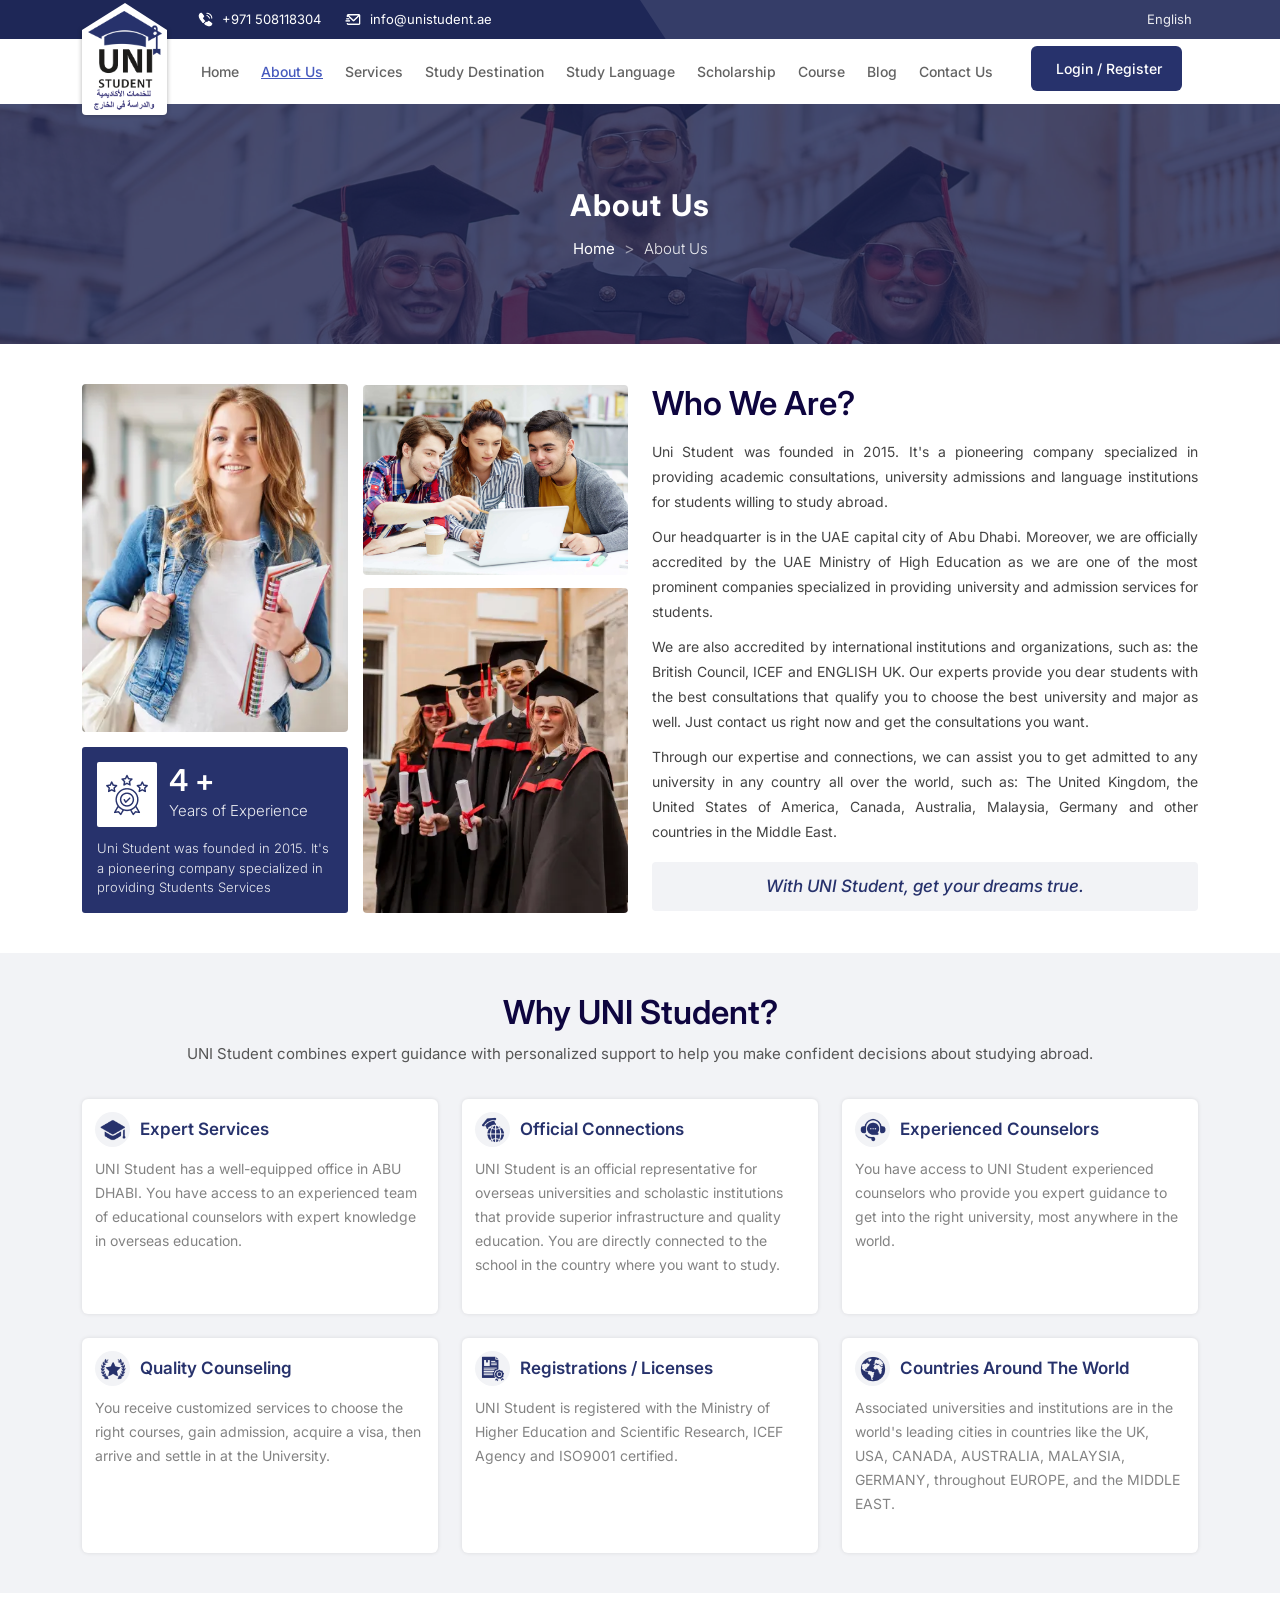
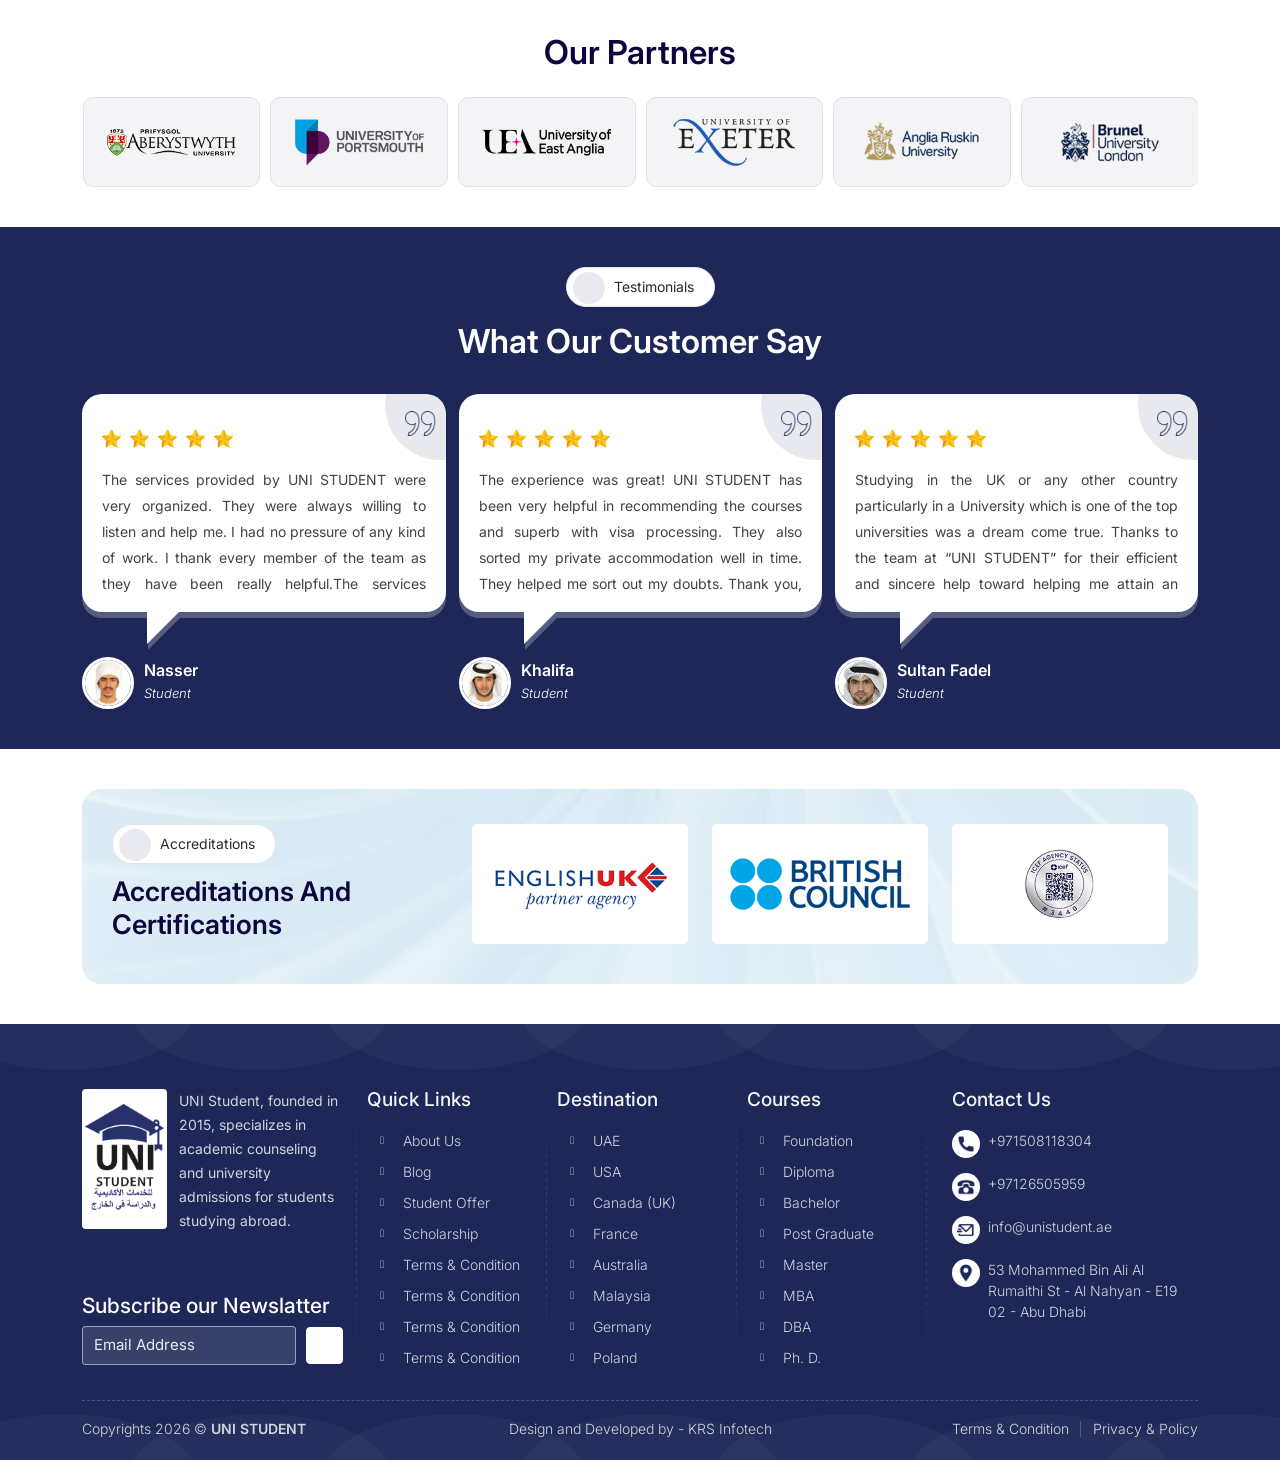
==== about.html @ 0025b0e8 "add project" ====
<!doctype html>
<html lang="en">

<head>
    <!-- Required meta tags -->
    <meta charset="utf-8">
    <meta name="viewport" content="width=device-width, initial-scale=1">
    <link rel="icon" type="image/png" href="assets/img/favicon-32.png" sizes="32x32">
    <link rel="icon" type="image/png" href="assets/img/favicon-16.png" sizes="16x16">
    <!-- font awesome -->
    <link rel="stylesheet" href="https://site-assets.fontawesome.com/releases/v6.7.2/css/all.css">
    <!-- style font family -->
    <link
        href="https://fonts.googleapis.com/css2?family=Inter:ital,opsz,wght@0,14..32,100..900;1,14..32,100..900&family=Poppins:ital,wght@0,100;0,200;0,300;0,400;0,500;0,600;0,700;0,800;0,900;1,100;1,200;1,300;1,400;1,500;1,600;1,700;1,800;1,900&display=swap"
        rel="stylesheet">
    <!-- start owl carousel -->

    <link href="assets/css/owl.carousel.min.css" rel="stylesheet" />
    <link href="assets/css/owl.theme.default.min.css" rel="stylesheet" />
    <!-- Bootstrap CSS -->

    <link href="assets/css/select2.min.css" rel="stylesheet" />
    <!-- <link rel="stylesheet" href="//cdnjs.cloudflare.com/ajax/libs/jquery.bootstrapvalidator/0.5.2/css/bootstrapValidator.min.css" /> -->
    <link href="assets/css/bootstrap.min.css" rel="stylesheet" />
    <link href="assets/intl-tel-input/intlTelInput.css" rel="stylesheet" />
    <link href="assets/css/style.css" rel="stylesheet" />
    <link href="assets/css/responsive.css" rel="stylesheet" />
    <title>Uni Student</title>
</head>

<body>
    <section class="top-info">
        <div class="container">
            <div class="row align-items-center">

                <div class="col-9">
                    <div class="tp-rgt-lnks">
                        <div class="info-list">
                            <ul>
                                <li>
                                    <a href="tel:+971 508118304">
                                        <div class="list">
                                            <div class="icn">
                                                <img src="assets/img/icons/call.png" alt="call" />
                                            </div>
                                            <div class="cntnt">
                                                <span>+971 508118304</span>
                                            </div>
                                        </div>
                                    </a>
                                </li>
                                <li>
                                    <a href="mailto:info@unistudent.ae">
                                        <div class="list">
                                            <div class="icn">
                                                <img src="assets/img/icons/mail.png" alt="mail" />
                                            </div>
                                            <div class="cntnt">
                                                <span>info@unistudent.ae</span>
                                            </div>
                                        </div>
                                    </a>
                                </li>
                            </ul>
                        </div>

                    </div>
                </div>
                <div class="col-3">
                    <div class="top_languge">
                        <p class="lang" onclick="translatePage()"><span class="mp"><i class="fa-regular fa-globe"></i></span> <span
                                class="txt">English</span> <span class="arw"><i
                                    class="fa-regular fa-chevron-down"></i></span></p>
                    </div>
                </div>
            </div>
        </div>
    </section>
    <!-- start header -->
    <header class="main-header">
        <div class="container">
            <div class="hdr">
                <div class="logo">
                    <a href="index.html">
                        <img src="assets/img/logo.png">
                    </a>
                </div>
                <div class="mdl_bgclr"></div>
                <div class="menu">
                    <div class="mbl-menu-bx d-block d-xl-none">
                        <div class="mbl-menu-hdr">
                            <div class="logo-mbl">
                                <a href="index.html">
                                    <img src="assets/img/logo-mbl.png">
                                </a>
                            </div>
                            <div class="cls-btn">
                                <button type="button"><i class="fa-regular fa-xmark"></i></button>
                            </div>
                        </div>
                    </div>
                    <div class="menuS">
                        <ul>
                            <li>
                                <a href="index.html" class="mn-anchr">Home</a>
                            </li>
                            <li>
                                <a href="about.html" class="mn-anchr">About Us</a>
                            </li>
                            <li>
                                <a href="services.html" class="mn-anchr">Services</a>
                                <span class="arw-icn"><i class="fa-solid fa-angle-down"></i></span>
                                <div class="submenu">
                                    <ul>
                                        <li>
                                            <a href="services-details.html">Counselling</a>
                                        </li>
                                        <li>
                                            <a href="services-details.html">Course, Country & University Selection</a>
                                        </li>
                                        <li>
                                            <a href="services-details.html">Application & Admission</a>
                                        </li>
                                        <li>
                                            <a href="services-details.html">Visa Processing</a>
                                        </li>
                                        <li>
                                            <a href="services-details.html">Find Students Accomodation</a>
                                        </li>
                                        <li>
                                            <a href="services-details.html">Airport Transporation</a>
                                        </li>
                                        <li>
                                            <a href="services-details.html">Certificate Attestation Service</a>
                                        </li>
                                        <li>
                                            <a href="services-details.html">Summer Camps</a>
                                        </li>
                                        <li>
                                            <a href="services-details.html">Additional Support</a>
                                        </li>
                                    </ul>
                                </div>
                            </li>
                            <li>
                                <a href="study-destination.html" class="mn-anchr">Study Destination</a>
                                <span class="arw-icn"><i class="fa-solid fa-angle-down"></i></span>
                                <div class="submenu">
                                    <ul>
                                        <li>
                                            <a href="study-destination-details-page.html"><span class="menu-flg"><img src="assets/img/flag/uk.png" /></span>Study In UK</a>
                                        </li>
                                        <li>
                                            <a href="study-destination-details-page.html"><span class="menu-flg"><img src="assets/img/flag/usa.png" /></span>Study In USA</a>
                                        </li>
                                        <li>
                                            <a href="study-destination-details-page.html"><span class="menu-flg"><img src="assets/img/flag/canada.png" /></span>Study In Canada</a>
                                        </li>
                                        <li>
                                            <a href="study-destination-details-page.html"><span class="menu-flg"><img src="assets/img/flag/Australia.png" /></span>Study In Australia</a>
                                        </li>
                                        <li>
                                            <a href="study-destination-details-page.html"><span class="menu-flg"><img src="assets/img/flag/malaysia.png" /></span>Study In Malaysia</a>
                                        </li>
                                        <li>
                                            <a href="study-destination-details-page.html"><span class="menu-flg"><img src="assets/img/flag/uae.png" /></span>Study In UAE</a>
                                        </li>
                                        <li>
                                            <a href="study-destination-details-page.html"><span class="menu-flg"><img src="assets/img/flag/france.png" /></span>Study In France</a>
                                        </li>
                                        <li>
                                            <a href="study-destination-details-page.html"><span class="menu-flg"><img src="assets/img/flag/germany.png" /></span>Study In Germany</a>
                                        </li>
                                        <li>
                                            <a href="study-destination-details-page.html"><span class="menu-flg"><img src="assets/img/flag/poland.png" /></span>Study In Poland</a>
                                        </li>
                                        <li>
                                            <a href="study-destination-details-page.html"><span class="menu-flg"><img src="assets/img/flag/hungary.png" /></span>Study In Hungary</a>
                                        </li>
                                        <li>
                                            <a href="study-destination-details-page.html"><span class="menu-flg"><img src="assets/img/flag/georgia.png" /></span>Study In Georgia</a>
                                        </li>
                                        <li>
                                            <a href="study-destination-details-page.html"><span class="menu-flg"><img src="assets/img/flag/spain.png" /></span>Study In Spain</a>
                                        </li>
                                        <li>
                                            <a href="study-destination-details-page.html"><span class="menu-flg"><img src="assets/img/flag/newzealand.png" /></span>Study In New Zealand</a>
                                        </li>
                                        <li>
                                            <a href="study-destination-details-page.html"><span class="menu-flg"><img src="assets/img/flag/netherlands.png" /></span>Study In Netherlands</a>
                                        </li>
                                        <li>
                                            <a href="study-destination-details-page.html"><span class="menu-flg"><img src="assets/img/flag/cyprus.png" /></span>Study In Cyprus</a>
                                        </li>
                                        <li>
                                            <a href="study-destination-details-page.html"><span class="menu-flg"><img src="assets/img/flag/italy.png" /></span>Study In Italy</a>
                                        </li>
                                        <li>
                                            <a href="study-destination-details-page.html"><span class="menu-flg"><img src="assets/img/flag/turkey.png" /></span>Study In Turkey</a>
                                        </li>
                                        <li>
                                            <a href="study-destination-details-page.html"><span class="menu-flg"><img src="assets/img/flag/malta.png" /></span>Study In Malta</a>
                                        </li>
                                        <li>
                                            <a href="study-destination-details-page.html"><span class="menu-flg"><img src="assets/img/flag/serbia.png" /></span>Study In Serbia</a>
                                        </li>
                                        <li>
                                            <a href="study-destination-details-page.html"><span class="menu-flg"><img src="assets/img/flag/russia.png" /></span>Study In Russia</a>
                                        </li>
                                        
                                    </ul>
                                </div>
                            </li>
                            <li>
                                <a href="study-language.html" class="mn-anchr">Study Language</a>
                                <span class="arw-icn"><i class="fa-solid fa-angle-down"></i></span>
                                <div class="submenu">
                                    <ul>
                                        <li>
                                            <a href="study-language-inner-page.html"><span class="menu-flg"><img src="assets/img/flag/uk.png" /></span>Study English in UK</a>
                                        </li>
                                        <li>
                                            <a href="study-language-inner-page.html"><span class="menu-flg"><img src="assets/img/flag/usa.png" /></span>Study English in USA</a>
                                        </li>
                                        <li>
                                            <a href="study-language-inner-page.html"><span class="menu-flg"><img src="assets/img/flag/canada.png" /></span>Study English in Canada</a>
                                        </li>
                                        <li>
                                            <a href="study-language-inner-page.html"><span class="menu-flg"><img src="assets/img/flag/Australia.png" /></span>Study English in Australia</a>
                                        </li>
                                        <li>
                                            <a href="study-language-inner-page.html"><span class="menu-flg"><img src="assets/img/flag/poland.png" /></span>Study English in Poland</a>
                                        </li>
                                        <li>
                                            <a href="study-language-inner-page.html"><span class="menu-flg"><img src="assets/img/flag/uae.png" /></span>Study English in UAE</a>
                                        </li>
                                        <li>
                                            <a href="study-language-inner-page.html"><span class="menu-flg"><img src="assets/img/flag/newzealand.png" /></span>Study English in New Zealand</a>
                                        </li>
                                        <li>
                                            <a href="study-language-inner-page.html"><span class="menu-flg"><img src="assets/img/flag/turkey.png" /></span>Study English in Turkey</a>
                                        </li>
                                        <li>
                                            <a href="study-language-inner-page.html"><span class="menu-flg"><img src="assets/img/flag/malta.png" /></span>Study English in Malta</a>
                                        </li>
                                        <li>
                                            <a href="study-language-inner-page.html"><span class="menu-flg"><img src="assets/img/flag/malaysia.png" /></span>Study English in Malaysia</a>
                                        </li>
                                        <li>
                                            <a href="study-language-inner-page.html"><span class="menu-flg"><img src="assets/img/flag/ireland.png" /></span>Study English in Irland</a>
                                        </li>
                                        <li>
                                            <a href="study-language-inner-page.html"><span class="menu-flg"><img src="assets/img/flag/scotland.png" /></span>Study English in Scotland</a>
                                        </li>
                                        <li>
                                            <a href="study-language-inner-page.html"><span class="menu-flg"><img src="assets/img/flag/georgia.png" /></span>Study English in Georgia</a>
                                        </li>
                                        <li>
                                            <a href="study-language-inner-page.html"><span class="menu-flg"><img src="assets/img/flag/serbia.png" /></span>Study English in Serbia</a>
                                        </li>
                                        <li>
                                            <a href="study-language-inner-page.html"><span class="menu-flg"><img src="assets/img/flag/germany.png" /></span>Study English in Germany</a>
                                        </li>
                                        <li>
                                            <a href="study-language-inner-page.html"><span class="menu-flg"><img src="assets/img/flag/italy.png" /></span>Study English in Italy</a>
                                        </li>
                                        <li>
                                            <a href="study-language-inner-page.html"><span class="menu-flg"><img src="assets/img/flag/japan.png" /></span>Study English in Japan</a>
                                        </li>
                                        <li>
                                            <a href="study-language-inner-page.html"><span class="menu-flg"><img src="assets/img/flag/china.png" /></span>Study English in China</a>
                                        </li>
                                        <li>
                                            <a href="study-language-inner-page.html"><span class="menu-flg"><img src="assets/img/flag/france.png" /></span>Study English in France</a>
                                        </li>
                                        <li>
                                            <a href="study-language-inner-page.html"><span class="menu-flg"><img src="assets/img/flag/south-korea.png" /></span>Study English in South Korea</a>
                                        </li>
                                        <li>
                                            <a href="study-language-inner-page.html"><span class="menu-flg"><img src="assets/img/flag/netherlands.png" /></span>Study English in Netherland</a>
                                        </li>
                                        <li>
                                            <a href="study-language-inner-page.html"><span class="menu-flg"><img src="assets/img/flag/spain.png" /></span>Study English in Spain</a>
                                        </li>
                                    </ul>
                                </div>
                            </li>
                            <li>
                                <a href="javascript:void(0);" class="mn-anchr">Scholarship</a>
                                <span class="arw-icn"><i class="fa-solid fa-angle-down"></i></span>
                                <div class="submenu">
                                    <ul>
                                        <li>
                                            <a href="scholarship-details.html"><span class="menu-flg"><img src="assets/img/flag/uae.png" /></span>UAE Scholarship</a>
                                        </li>
                                        <li>
                                            <a href="scholarship-details.html"><span class="menu-flg"><img src="assets/img/flag/saudi-arabia.png" /></span>Saudi Arabia Scholarship</a>
                                        </li>
                                        <li>
                                            <a href="scholarship-details.html"><span class="menu-flg"><img src="assets/img/flag/kuwait.png" /></span>Kuwait Scholarship</a>
                                        </li>
                                        <li>
                                            <a href="scholarship-details.html"><span class="menu-flg"><img src="assets/img/flag/qatar.png" /></span>Qatar Scholarship</a>
                                        </li>
                                        <li>
                                            <a href="scholarship-details.html"><span class="menu-flg"><img src="assets/img/flag/oman.png" /></span>Oman Scholarship</a>
                                        </li>
                                        <li>
                                            <a href="scholarship-details.html"><span class="menu-flg"><img src="assets/img/flag/bahrain.png" /></span>Bahrain Scholarship</a>
                                        </li>
                                        
                                    </ul>
                                </div>
                            </li>

                            <li>
                                <a href="courses.html" class="mn-anchr">Course</a>
                                <span class="arw-icn"><i class="fa-solid fa-angle-down"></i></span>
                                <div class="submenu">
                                    <ul>
                                        <li>
                                            <a href="courses-details.html">Foundation</a>
                                        </li>
                                        <li>
                                            <a href="courses-details.html">Diploma</a>
                                        </li>
                                        <li>
                                            <a href="courses-details.html">Bachelor</a>
                                        </li>
                                        <li>
                                            <a href="courses-details.html">Postgraduate</a>
                                        </li>
                                        <li>
                                            <a href="courses-details.html">Master</a>
                                        </li>
                                        <li>
                                            <a href="courses-details.html">MBA</a>
                                        </li>
                                        <li>
                                            <a href="courses-details.html">DBA</a>
                                        </li>
                                        <li>
                                            <a href="courses-details.html">Ph.D</a>
                                        </li>
                                    </ul>
                                </div>
                            </li>
                            <li>
                                <a href="blog.html" class="mn-anchr">Blog</a>
                            </li>
                            <li>
                                <a href="contact-us.html" class="mn-anchr">Contact Us</a>
                            </li>
                        </ul>
                    </div>
                </div>
                <div class="hedr-btns">
                    <a href="#" class="primary-btn"><span><i class="fa-regular fa-user"></i></span> <span
                            class="btn-grd">Login / Register </span>
                    </a>
                    <button class="mn_btn"><i class="fa-regular fa-bars"></i></button>
                </div>
            </div>
        </div>
    </header>
    <!-- end header -->
<!-- start brdcrmb -->
<section class="pg-brdcrmb">
    <div class="pg-brdcrmb-img">
        <img src="assets/img/brdcrmb/about.webp" alt="about-brdcmb">
    </div>
    <div class="brdcrmb-lnks">
        <div class="container">
            <div class="row">
                <div class="col-md-12">
                    <h4 class="secondary-font">About Us</h4>
                    <ul class="brdcm-lst">
                        <li>
                            <a href="index.html">Home</a>
                        </li>
                        <li>
                            <a href="#" class="secondry-color">About Us</a>
                        </li>
                    </ul>
                </div>
            </div>
        </div>
    </div>
</section>
<!-- end brdcrmb -->
<!-- start about us -->
<section class="section-padding">
    <div class="container">
        <div class="row">
            <div class="col-md-6">
                <div class="abt-img abt-page">
                    <div class="box1">
                        <div class="img-box1">
                            <img src="assets/img/about/about-01.webp" />
                        </div>
                        <div class="abt-ex">
                            <div class="ex-bx">
                                <div class="ex-icn">
                                    <img src="assets/img/icons/experince.png" />
                                </div>
                                <div class="abt-ex-cunt" id="counter2">
                                    <h2 class="abtcont"><span class="count2" data-count="10">0</span> +
                                    </h2>
                                    <p>Years of Experience</p>
                                </div>
                            </div>
                            <p class="txt">Uni Student was founded in 2015. It's a pioneering company specialized in
                                providing Students Services</p>
                        </div>
                    </div>
                    <div class="box2">
                        <div class="img-box3">
                            <img src="assets/img/service.webp" />
                        </div>
                        <div class="img-box2">
                            <img src="assets/img/about/about-02.webp" />
                        </div>
                    </div>
                </div>
            </div>
            <div class="col-md-6 mt-4 mt-md-0">
                <div class="about-content">
                    <h4 class="hdg-h4">Who We Are?</h4>
                    <p class="para-01">Uni Student was founded in 2015. It's a pioneering company specialized in
                        providing academic consultations, university admissions and language institutions for students
                        willing to study abroad.</p>
                    <p class="para-01">
                        Our headquarter is in the UAE capital city of Abu Dhabi. Moreover, we are officially accredited
                        by the UAE Ministry of High Education as we are one of the most prominent companies specialized
                        in providing university and admission services for students.</p>
                    <p class="para-01">
                        We are also accredited by international institutions and organizations, such as: the British
                        Council, ICEF and ENGLISH UK. Our experts provide you dear students with the best consultations
                        that qualify you to choose the best university and major as well. Just contact us right now and
                        get the consultations you want.</p>
                    <p class="para-01">
                        Through our expertise and connections, we can assist you to get admitted to any university in
                        any country all over the world, such as: The United Kingdom, the United States of America,
                        Canada, Australia, Malaysia, Germany and other countries in the Middle East.</p>

                    <div class="abt-highlight-text">
                        <p>With UNI Student, get your dreams true.</p>
                    </div>
                </div>
            </div>
        </div>
    </div>
</section>
<!-- end about us -->
<!-- start why uni student -->
<section class="section-padding section-lightbg">
    <div class="container">
        <div class="row">
            <div class="col-xl-12 col-xxl-3 mb-4 pb-2 mb-xxl-0 pb-xxl-0">
                <div class="why-lft-text text-center text-xxl-start">
                    <h2 class="section-heading">Why UNI Student?</h2>
                    <p>UNI Student combines expert guidance with personalized support to help you make confident
                        decisions
                        about studying abroad.</p>
                </div>
            </div>
            <div class="col-xl-4 col-xxl-3">
                <div class="why-uni-card">
                    <div class="card-top">
                        <div class="card-icon">
                            <img src="assets/img/icons/why-01.png" />
                        </div>
                        <div class="card-hdg">
                            <h5 class="hdg-h5">Expert Services</h5>
                        </div>
                    </div>
                    <div class="card-txt">
                        <p class="text">UNI Student has a well-equipped office in ABU DHABI. You have access to an
                            experienced team of educational counselors with expert knowledge in overseas education.</p>
                    </div>
                </div>
            </div>
            <div class="col-xl-4 col-xxl-3">
                <div class="why-uni-card">
                    <div class="card-top">
                        <div class="card-icon">
                            <img src="assets/img/icons/why-02.png" />
                        </div>
                        <div class="card-hdg">
                            <h5 class="hdg-h5">Official Connections</h5>
                        </div>
                    </div>
                    <div class="card-txt">
                        <p class="text">UNI Student is an official representative for overseas universities and
                            scholastic institutions that provide superior infrastructure and quality education. You are
                            directly connected to the school in the country where you want to study.</p>
                    </div>
                </div>
            </div>
            <div class="col-xl-4 col-xxl-3">
                <div class="why-uni-card">
                    <div class="card-top">
                        <div class="card-icon">
                            <img src="assets/img/icons/why-03.png" />
                        </div>
                        <div class="card-hdg">
                            <h5 class="hdg-h5">Experienced Counselors</h5>
                        </div>
                    </div>
                    <div class="card-txt">
                        <p class="text">You have access to UNI Student experienced counselors who provide you expert
                            guidance to get into the right university, most anywhere in the world.</p>
                    </div>
                </div>
            </div>
            <div class="col-xl-4 col-xxl-3 d-none d-xxl-block mt-4">
                <div class="uni-img">
                    <img src="assets/img/about/uni-02.jpg" />
                </div>
            </div>
            <div class="col-xl-4 col-xxl-3 mt-4">
                <div class="why-uni-card">
                    <div class="card-top">
                        <div class="card-icon">
                            <img src="assets/img/icons/why-04.png" />
                        </div>
                        <div class="card-hdg">
                            <h5 class="hdg-h5">Quality Counseling</h5>
                        </div>
                    </div>
                    <div class="card-txt">
                        <p class="text">You receive customized services to choose the right courses, gain admission,
                            acquire a visa, then arrive and settle in at the University.</p>
                    </div>
                </div>
            </div>
            <div class="col-xl-4 col-xxl-3 mt-4">
                <div class="why-uni-card">
                    <div class="card-top">
                        <div class="card-icon">
                            <img src="assets/img/icons/why-05.png" />
                        </div>
                        <div class="card-hdg">
                            <h5 class="hdg-h5">Registrations / Licenses</h5>
                        </div>
                    </div>
                    <div class="card-txt">
                        <p class="text">UNI Student is registered with the Ministry of Higher Education and Scientific
                            Research, ICEF Agency and ISO9001 certified.</p>
                    </div>
                </div>
            </div>
            <div class="col-xl-4 col-xxl-3 mt-4">
                <div class="why-uni-card">
                    <div class="card-top">
                        <div class="card-icon">
                            <img src="assets/img/icons/why-06.png" />
                        </div>
                        <div class="card-hdg">
                            <h5 class="hdg-h5">Countries Around The World</h5>
                        </div>
                    </div>
                    <div class="card-txt">
                        <p class="text">Associated universities and institutions are in the world's leading cities in
                            countries like the UK, USA, CANADA, AUSTRALIA, MALAYSIA, GERMANY, throughout EUROPE, and the
                            MIDDLE EAST.</p>
                    </div>
                </div>
            </div>

        </div>
    </div>

</section>
<!-- end why uni student -->
<!-- start partner -->
<section class="section-padding">
    <div class="container">
        <div class="row">
            <div class="col-md-12">
                <div class="section-top-heading text-center">
                    <h2 class="section-heading">Our Partners</h2>
                </div>
            </div>
        </div>
        <div class="row mt-3">
            <div class="col-md-12">
                <div class="partner owl-carousel owl-theme">
                    <div class="item">
                        <div class="partner-log"><img src="assets/img/partners/01.png" alt=""></div>
                    </div>
                    <div class="item">
                        <div class="partner-log"><img src="assets/img/partners/02.png" alt=""></div>
                    </div>
                    <div class="item">
                        <div class="partner-log"><img src="assets/img/partners/03.png" alt=""></div>
                    </div>
                    <div class="item">
                        <div class="partner-log"><img src="assets/img/partners/04.png" alt=""></div>
                    </div>
                    <div class="item">
                        <div class="partner-log"><img src="assets/img/partners/05.png" alt=""></div>
                    </div>
                    <div class="item">
                        <div class="partner-log"><img src="assets/img/partners/06.png" alt=""></div>
                    </div>
                    <div class="item">
                        <div class="partner-log"><img src="assets/img/partners/07.png" alt=""></div>
                    </div>
                    <div class="item">
                        <div class="partner-log"><img src="assets/img/partners/08.png" alt=""></div>
                    </div>
                    <div class="item">
                        <div class="partner-log"><img src="assets/img/partners/09.png" alt=""></div>
                    </div>
                    <div class="item">
                        <div class="partner-log"><img src="assets/img/partners/10.png" alt=""></div>
                    </div>
                    <div class="item">
                        <div class="partner-log"><img src="assets/img/partners/11.png" alt=""></div>
                    </div>
                    <div class="item">
                        <div class="partner-log"><img src="assets/img/partners/12.png" alt=""></div>
                    </div>
                </div>
            </div>
        </div>
    </div>
</section>
<!-- end partner -->

<!-- start testimonials -->
<section class="section-padding theme-bg testimonial-main">
    <div class="container">
        <div class="row justify-content-center">
            <div class="col-md-8 text-center">
                <div class="section-subtitle">
                    <h6 class="subtitle"><span class="icon"><i class="fa-solid fa-graduation-cap"></i></span> <span
                            class="txt">Testimonials</span></h6>
                </div>
                <h2 class="section-heading text-white">What Our Customer Say</h2>
            </div>
        </div>
        <div class="row mt-4">
            <div class="col-md-12">
                <div class="testimonials-slider owl-carousel owl-theme">
                    <div class="item">
                        <div class="testimonials-box">
                            <div class="msg">
                                <div class="quote-icon">
                                    <img src="assets/img/icons/quote.png">
                                </div>
                                <ul class="str">
                                    <li>
                                        <img src="assets/img/icons/star.png">
                                    </li>
                                    <li>
                                        <img src="assets/img/icons/star.png">
                                    </li>
                                    <li>
                                        <img src="assets/img/icons/star.png">
                                    </li>
                                    <li>
                                        <img src="assets/img/icons/star.png">
                                    </li>
                                    <li>
                                        <img src="assets/img/icons/star.png">
                                    </li>
                                </ul>

                                <p class="para">Studying in the UK or any other country particularly in a University
                                    which is one of
                                    the top universities was a dream come true. Thanks to the team at “UNI STUDENT” for
                                    their efficient and sincere help toward helping me attain an admission in UK</p>
                            </div>
                            <div class="avtar">
                                <div class="icn">
                                    <img src="assets/img/stu-01.png">
                                </div>
                                <div class="cntnt">
                                    <h6>Sultan Fadel</h6>
                                    <span>Student</span>
                                </div>
                            </div>
                        </div>
                    </div>
                    <div class="item">
                        <div class="testimonials-box">
                            <div class="msg">
                                <div class="quote-icon">
                                    <img src="assets/img/icons/quote.png">
                                </div>
                                <ul class="str">
                                    <li>
                                        <img src="assets/img/icons/star.png">
                                    </li>
                                    <li>
                                        <img src="assets/img/icons/star.png">
                                    </li>
                                    <li>
                                        <img src="assets/img/icons/star.png">
                                    </li>
                                    <li>
                                        <img src="assets/img/icons/star.png">
                                    </li>
                                    <li>
                                        <img src="assets/img/icons/star.png">
                                    </li>
                                </ul>

                                <p class="para">The services provided by UNI STUDENT were very organized. They were
                                    always willing to listen and help me. I had no pressure of any kind of work. I thank
                                    every member of the team as they have been really helpful.The services provided by
                                    UNI STUDENT were very organized. They were always willing to listen and help me. I
                                    had no pressure of any kind of work. I thank every member of the team as they have
                                    been really helpful.</p>
                            </div>
                            <div class="avtar">
                                <div class="icn">
                                    <img src="assets/img/stu-02.png">
                                </div>
                                <div class="cntnt">
                                    <h6>Nasser</h6>
                                    <span>Student</span>
                                </div>
                            </div>
                        </div>
                    </div>
                    <div class="item">
                        <div class="testimonials-box">
                            <div class="msg">
                                <div class="quote-icon">
                                    <img src="assets/img/icons/quote.png">
                                </div>
                                <ul class="str">
                                    <li>
                                        <img src="assets/img/icons/star.png">
                                    </li>
                                    <li>
                                        <img src="assets/img/icons/star.png">
                                    </li>
                                    <li>
                                        <img src="assets/img/icons/star.png">
                                    </li>
                                    <li>
                                        <img src="assets/img/icons/star.png">
                                    </li>
                                    <li>
                                        <img src="assets/img/icons/star.png">
                                    </li>
                                </ul>

                                <p class="para">The experience was great! UNI STUDENT has been very helpful in
                                    recommending the courses and superb with visa processing. They also sorted my
                                    private accommodation well in time. They helped me sort out my doubts. Thank you,
                                    UNI STUDENT, for all your help!!!</p>
                            </div>
                            <div class="avtar">
                                <div class="icn">
                                    <img src="assets/img/stu-03.png">
                                </div>
                                <div class="cntnt">
                                    <h6>Khalifa</h6>
                                    <span>Student</span>
                                </div>
                            </div>
                        </div>
                    </div>
                    <div class="item">
                        <div class="testimonials-box">
                            <div class="msg">
                                <div class="quote-icon">
                                    <img src="assets/img/icons/quote.png">
                                </div>
                                <ul class="str">
                                    <li>
                                        <img src="assets/img/icons/star.png">
                                    </li>
                                    <li>
                                        <img src="assets/img/icons/star.png">
                                    </li>
                                    <li>
                                        <img src="assets/img/icons/star.png">
                                    </li>
                                    <li>
                                        <img src="assets/img/icons/star.png">
                                    </li>
                                    <li>
                                        <img src="assets/img/icons/star.png">
                                    </li>
                                </ul>

                                <p class="para">Studying in the UK or any other country particularly in a University
                                    which is one of
                                    the top universities was a dream come true. Thanks to the team at “UNI STUDENT” for
                                    their efficient and sincere help toward helping me attain an admission in UK</p>
                            </div>
                            <div class="avtar">
                                <div class="icn">
                                    <img src="assets/img/stu-01.png">
                                </div>
                                <div class="cntnt">
                                    <h6>Sultan Fadel</h6>
                                    <span>Student</span>
                                </div>
                            </div>
                        </div>
                    </div>
                    <div class="item">
                        <div class="testimonials-box">
                            <div class="msg">
                                <div class="quote-icon">
                                    <img src="assets/img/icons/quote.png">
                                </div>
                                <ul class="str">
                                    <li>
                                        <img src="assets/img/icons/star.png">
                                    </li>
                                    <li>
                                        <img src="assets/img/icons/star.png">
                                    </li>
                                    <li>
                                        <img src="assets/img/icons/star.png">
                                    </li>
                                    <li>
                                        <img src="assets/img/icons/star.png">
                                    </li>
                                    <li>
                                        <img src="assets/img/icons/star.png">
                                    </li>
                                </ul>

                                <p class="para">Studying in the UK or any other country particularly in a University
                                    which is one of
                                    the top universities was a dream come true. Thanks to the team at “UNI STUDENT” for
                                    their efficient and sincere help toward helping me attain an admission in UK</p>
                            </div>
                            <div class="avtar">
                                <div class="icn">
                                    <img src="assets/img/stu-01.png">
                                </div>
                                <div class="cntnt">
                                    <h6>Sultan Fadel</h6>
                                    <span>Student</span>
                                </div>
                            </div>
                        </div>
                    </div>
                </div>
            </div>
        </div>
    </div>
</section>
<!-- end testimonials -->
<!-- start Accreditations -->
<section class="section-padding">
    <div class="container">
        <div class="accrediation">
            <div class="row">
                <div class="col-lg-4">
                    <div class="section-subtitle">
                        <h6 class="subtitle"><span class="icon"><i class="fa-solid fa-graduation-cap"></i></span> <span
                                class="txt">Accreditations</span></h6>
                    </div>
                    <h2 class="section-heading">Accreditations And Certifications</h2>
                </div>
                <div class="col-lg-8 mt-4 mt-lg-0">
                    <div class="row">
                        <div class="col-md-4">
                            <div class="acr-img"><img src="assets/img/accreditations-01.png" alt=""></div>
                        </div>
                        <div class="col-md-4 mt-3 mt-md-0">
                            <div class="acr-img"><img src="assets/img/accreditations-02.png" alt=""></div>
                        </div>
                        <div class="col-md-4 mt-3 mt-md-0">
                            <div class="acr-img"><img src="assets/img/accreditations-03.png" alt=""></div>
                        </div>
                    </div>
                </div>
            </div>
        </div>
    </div>
</section>
<!-- end Accreditations -->

<!-- start footer -->
<footer class="footer">
    <div class="ftr-crcle"><span class="crcl"></span><span class="crcl"></span><span class="crcl"></span><span
            class="crcl"></span><span class="crcl"></span><span class="crcl"></span><span class="crcl"></span><span
            class="crcl"></span><span class="crcl"></span><span class="crcl"></span><span class="crcl"></span><span
            class="crcl"></span><span class="crcl"></span><span class="crcl"></span><span class="crcl"></span><span
            class="crcl"></span><span class="crcl"></span><span class="crcl"></span><span class="crcl"></span><span
            class="crcl"></span><span class="crcl"></span>
        <span class="crcl"></span><span class="crcl"></span><span class="crcl"></span><span class="crcl"></span><span
            class="crcl"></span><span class="crcl"></span><span class="crcl"></span><span class="crcl"></span><span
            class="crcl"></span><span class="crcl"></span>
    </div>
    <div class="container">
        <div class="row">
            <div class="col-sm-8 col-md-6 col-lg-3">
                <div class="footer-logo">
                    <div class="logo-2">
                        <a href="#">
                            <img src="assets/img/logo.png">
                        </a>
                    </div>
                    <div class="text">
                        <p>UNI Student, founded in 2015, specializes in academic counseling and university admissions
                            for students studying abroad.</p>
                    </div>
                </div>
                <div class="footer-subscribe">
                    <h6 class="hdg-h6">Subscribe our Newslatter</h6>
                    <div class="subscribe-input">
                        <input type="email" class="cntrl" placeholder="Email Address" />
                        <button class="subscribe_btn"><i class="fa-solid fa-paper-plane"></i></button>
                    </div>
                </div>
            </div>
            <div class="col-sm-4 col-md-3 col-lg-2 mt-4 mt-sm-0">
                <div class="footer_list">
                    <h5 class="hdg-h5">Quick Links</h5>
                    <ul>
                        <li>
                            <a href="#">About Us</a>
                        </li>
                        <li>
                            <a href="#">Blog</a>
                        </li>
                        <li>
                            <a href="#">Student Offer</a>
                        </li>
                        <li>
                            <a href="#">Scholarship</a>
                        </li>
                        <li>
                            <a href="#">Terms & Condition </a>
                        </li>
                        <li>
                            <a href="#">Terms & Condition </a>
                        </li>
                        <li>
                            <a href="#">Terms & Condition </a>
                        </li>
                        <li>
                            <a href="#">Terms & Condition </a>
                        </li>
                    </ul>
                </div>
            </div>
            <div class="col-sm-3 col-md-3 col-lg-2  mt-4 mt-md-0">
                <div class="footer_list">
                    <h5 class="hdg-h5">Destination</h5>
                    <ul>
                        <li>
                            <a href="#">UAE</a>
                        </li>
                        <li>
                            <a href="#">USA</a>
                        </li>
                        <li>
                            <a href="#">Canada (UK)</a>
                        </li>
                        <li>
                            <a href="#">France</a>
                        </li>
                        <li>
                            <a href="#">Australia</a>
                        </li>
                        <li>
                            <a href="#">Malaysia</a>
                        </li>
                        <li>
                            <a href="#">Germany</a>
                        </li>
                        <li>
                            <a href="#">Poland</a>
                        </li>
                    </ul>
                </div>
            </div>
            <div class="col-sm-3 col-md-3 col-lg-2 mt-4 mt-lg-0">
                <div class="footer_list">
                    <h5 class="hdg-h5">Courses</h5>
                    <ul>
                        <li>
                            <a href="#">Foundation</a>
                        </li>
                        <li>
                            <a href="#">Diploma</a>
                        </li>
                        <li>
                            <a href="#">Bachelor</a>
                        </li>
                        <li>
                            <a href="#">Post Graduate</a>
                        </li>
                        <li>
                            <a href="#">Master</a>
                        </li>
                        <li>
                            <a href="#">MBA</a>
                        </li>
                        <li>
                            <a href="#">DBA</a>
                        </li>
                        <li>
                            <a href="#">Ph. D.</a>
                        </li>
                    </ul>
                </div>
            </div>
            <div class="col-sm-6 col-md-6 col-lg-3 mt-4 mt-lg-0">
                <div class="footer-cntnt">
                    <h5 class="hdg-h5">Contact Us</h5>
                    <ul class="ftr-lst-cntnt">
                        <li>
                            <a href="tel:+971508118304">
                                <div class="ftr-cntnt">
                                    <div class="icn">
                                        <img src="assets/img/icons/footer-01.png" alt="call">
                                    </div>
                                    <div class="cntnt">
                                        +971508118304
                                    </div>
                                </div>
                            </a>
                        </li>
                        <li>
                            <a href="tel:+97126505959">
                                <div class="ftr-cntnt">
                                    <div class="icn">
                                        <img src="assets/img/icons/footer-02.png" alt="mail">
                                    </div>
                                    <div class="cntnt eml">
                                        +97126505959
                                    </div>
                                </div>
                            </a>
                        </li>
                        <li>
                            <a href="mailto:info@unistudent.ae">
                                <div class="ftr-cntnt">
                                    <div class="icn">
                                        <img src="assets/img/icons/footer-03.png" alt="location">
                                    </div>
                                    <div class="cntnt">
                                        info@unistudent.ae
                                    </div>
                                </div>
                            </a>
                        </li>
                        <li>
                            <a href="javascript:void(0);">
                                <div class="ftr-cntnt">
                                    <div class="icn">
                                        <img src="assets/img/icons/footer-04.png" alt="location">
                                    </div>
                                    <div class="cntnt">
                                        53 Mohammed Bin Ali Al Rumaithi St - Al Nahyan - E19 02 - Abu Dhabi
                                    </div>
                                </div>
                            </a>
                        </li>
                    </ul>
                </div>
                <div class="ftr-scl-icn">
                    <ul>
                        <li>
                            <a href="#"><i class="fa-brands fa-facebook-f"></i></a>
                        </li>
                        <li>
                            <a href="#"><i class="fa-brands fa-instagram"></i></a>
                        </li>
                        <li>
                            <a href="#"><i class="fa-brands fa-x-twitter"></i></a>
                        </li>
                        <li>
                            <a href="#"><i class="fa-brands fa-linkedin-in"></i></a>
                        </li>
                        <li>
                            <a href="#"><i class="fa-brands fa-youtube"></i></a>
                        </li>
                        <li>
                            <a href="#"><i class="fa-brands fa-tiktok"></i></a>
                        </li>
                    </ul>
                </div>
            </div>
        </div>
        <!-- start last footer -->
        <div class="last-footer">
            <div class="row">
                <div class="col-md-4">
                    <p class="cpy-rgt">Copyrights 2026 © <span> UNI STUDENT</span></p>
                </div>
                <div class="col-md-4">
                    <p class="dsn-by">Design and Developed by - KRS Infotech</p>
                </div>
                <div class="col-md-4">
                    <div class="ftr-lst-link">
                        <ul>
                            <li><a href="#">Terms & Condition</a></li>
                            <li><a href="#">Privacy & Policy</a></li>
                        </ul>
                    </div>
                </div>
            </div>
        </div>
        <!-- end last footer -->
    </div>
    <div class="ftr-crcle btm"><span class="crcl"></span><span class="crcl"></span><span class="crcl"></span><span
            class="crcl"></span><span class="crcl"></span><span class="crcl"></span><span class="crcl"></span><span
            class="crcl"></span><span class="crcl"></span><span class="crcl"></span><span class="crcl"></span><span
            class="crcl"></span><span class="crcl"></span><span class="crcl"></span><span class="crcl"></span><span
            class="crcl"></span><span class="crcl"></span><span class="crcl"></span><span class="crcl"></span><span
            class="crcl"></span><span class="crcl"></span>
        <span class="crcl"></span><span class="crcl"></span><span class="crcl"></span><span class="crcl"></span><span
            class="crcl"></span><span class="crcl"></span><span class="crcl"></span><span class="crcl"></span><span
            class="crcl"></span><span class="crcl"></span>
    </div>
</footer>
<!-- end footer -->


<script src="assets/js/jquery-3.7.1.js"></script>


<!-- <script type="text/javascript" src="//cdnjs.cloudflare.com/ajax/libs/jquery.bootstrapvalidator/0.5.2/js/bootstrapValidator.min.js"></script> -->
<script src="assets/js/owl.carousel.min.js"></script>
<script src="assets/intl-tel-input/intlTelInput.min.js"></script>
<script src="assets/js/select2.min.js"></script>
<script src="assets/js/bootstrap.bundle.min.js"></script>
<script src="assets/js/main.js"></script>
<script>
$(window).on('load', function() {
    $('.select2').select2();
    $('.select2').removeClass('d-none');
});
</script>
</body>

</html>
---- assets/intl-tel-input/intlTelInput.css ----
.iti {
  position: relative;
  display: inline-block; }
  .iti * {
    box-sizing: border-box;
    -moz-box-sizing: border-box; }
  .iti__hide {
    display: none; }
  .iti__v-hide {
    visibility: hidden; }
  .iti input, .iti input[type=text], .iti input[type=tel] {
    position: relative;
    z-index: 0;
    margin-top: 0 !important;
    margin-bottom: 0 !important;
    padding-right: 36px;
    margin-right: 0; }
  .iti__flag-container {
    position: absolute;
    top: 0;
    bottom: 0;
    right: 0;
    padding: 1px; }
  .iti__selected-flag {
    z-index: 1;
    position: relative;
    display: flex;
    align-items: center;
    height: 100%;
    padding: 0 6px 0 8px; }
  .iti__arrow {
    margin-left: 6px;
    width: 0;
    height: 0;
    border-left: 3px solid transparent;
    border-right: 3px solid transparent;
    border-top: 4px solid #555; }
    .iti__arrow--up {
      border-top: none;
      border-bottom: 4px solid #555; }
  .iti__country-list {
    position: absolute;
    z-index: 2;
    list-style: none;
    text-align: left;
    padding: 0;
    margin: 0 0 0 -1px;
    box-shadow: 1px 1px 4px rgba(0, 0, 0, 0.2);
    background-color: white;
    border: 1px solid #CCC;
    white-space: nowrap;
    max-height: 200px;
    overflow-y: scroll;
    -webkit-overflow-scrolling: touch; }
    .iti__country-list--dropup {
      bottom: 100%;
      margin-bottom: -1px; }
    @media (max-width: 500px) {
      .iti__country-list {
        white-space: normal; } }
  .iti__flag-box {
    display: inline-block;
    width: 20px; }
  .iti__divider {
    padding-bottom: 5px;
    margin-bottom: 5px;
    border-bottom: 1px solid #CCC; }
  .iti__country {
    padding: 5px 10px;
    outline: none; }
  .iti__dial-code {
    color: #999; }
  .iti__country.iti__highlight {
    background-color: rgba(0, 0, 0, 0.05); }
  .iti__flag-box, .iti__country-name, .iti__dial-code {
    vertical-align: middle; }
  .iti__flag-box, .iti__country-name {
    margin-right: 6px; }
  .iti--allow-dropdown input, .iti--allow-dropdown input[type=text], .iti--allow-dropdown input[type=tel], .iti--separate-dial-code input, .iti--separate-dial-code input[type=text], .iti--separate-dial-code input[type=tel] {
    padding-right: 6px;
    padding-left: 52px;
    margin-left: 0; }
  .iti--allow-dropdown .iti__flag-container, .iti--separate-dial-code .iti__flag-container {
    right: auto;
    left: 0; }
  .iti--allow-dropdown .iti__flag-container:hover {
    cursor: pointer; }
    .iti--allow-dropdown .iti__flag-container:hover .iti__selected-flag {
      background-color: rgba(0, 0, 0, 0.05); }
  .iti--allow-dropdown input[disabled] + .iti__flag-container:hover,
  .iti--allow-dropdown input[readonly] + .iti__flag-container:hover {
    cursor: default; }
    .iti--allow-dropdown input[disabled] + .iti__flag-container:hover .iti__selected-flag,
    .iti--allow-dropdown input[readonly] + .iti__flag-container:hover .iti__selected-flag {
      background-color: transparent; }
  .iti--separate-dial-code .iti__selected-flag {
    background-color: rgba(0, 0, 0, 0.05); }
  .iti--separate-dial-code .iti__selected-dial-code {
    margin-left: 6px; }
  .iti--container {
    position: absolute;
    top: -1000px;
    left: -1000px;
    z-index: 1060;
    padding: 1px; }
    .iti--container:hover {
      cursor: pointer; }

.iti-mobile .iti--container {
  top: 30px;
  bottom: 30px;
  left: 30px;
  right: 30px;
  position: fixed; }

.iti-mobile .iti__country-list {
  max-height: 100%;
  width: 100%; }

.iti-mobile .iti__country {
  padding: 10px 10px;
  line-height: 1.5em; }

.iti__flag {
  width: 20px; }
  .iti__flag.iti__be {
    width: 18px; }
  .iti__flag.iti__ch {
    width: 15px; }
  .iti__flag.iti__mc {
    width: 19px; }
  .iti__flag.iti__ne {
    width: 18px; }
  .iti__flag.iti__np {
    width: 13px; }
  .iti__flag.iti__va {
    width: 15px; }
  @media (-webkit-min-device-pixel-ratio: 2), (min-resolution: 192dpi) {
    .iti__flag {
      background-size: 5652px 15px; } }
  .iti__flag.iti__ac {
    height: 10px;
    background-position: 0px 0px; }
  .iti__flag.iti__ad {
    height: 14px;
    background-position: -22px 0px; }
  .iti__flag.iti__ae {
    height: 10px;
    background-position: -44px 0px; }
  .iti__flag.iti__af {
    height: 14px;
    background-position: -66px 0px; }
  .iti__flag.iti__ag {
    height: 14px;
    background-position: -88px 0px; }
  .iti__flag.iti__ai {
    height: 10px;
    background-position: -110px 0px; }
  .iti__flag.iti__al {
    height: 15px;
    background-position: -132px 0px; }
  .iti__flag.iti__am {
    height: 10px;
    background-position: -154px 0px; }
  .iti__flag.iti__ao {
    height: 14px;
    background-position: -176px 0px; }
  .iti__flag.iti__aq {
    height: 14px;
    background-position: -198px 0px; }
  .iti__flag.iti__ar {
    height: 13px;
    background-position: -220px 0px; }
  .iti__flag.iti__as {
    height: 10px;
    background-position: -242px 0px; }
  .iti__flag.iti__at {
    height: 14px;
    background-position: -264px 0px; }
  .iti__flag.iti__au {
    height: 10px;
    background-position: -286px 0px; }
  .iti__flag.iti__aw {
    height: 14px;
    background-position: -308px 0px; }
  .iti__flag.iti__ax {
    height: 13px;
    background-position: -330px 0px; }
  .iti__flag.iti__az {
    height: 10px;
    background-position: -352px 0px; }
  .iti__flag.iti__ba {
    height: 10px;
    background-position: -374px 0px; }
  .iti__flag.iti__bb {
    height: 14px;
    background-position: -396px 0px; }
  .iti__flag.iti__bd {
    height: 12px;
    background-position: -418px 0px; }
  .iti__flag.iti__be {
    height: 15px;
    background-position: -440px 0px; }
  .iti__flag.iti__bf {
    height: 14px;
    background-position: -460px 0px; }
  .iti__flag.iti__bg {
    height: 12px;
    background-position: -482px 0px; }
  .iti__flag.iti__bh {
    height: 12px;
    background-position: -504px 0px; }
  .iti__flag.iti__bi {
    height: 12px;
    background-position: -526px 0px; }
  .iti__flag.iti__bj {
    height: 14px;
    background-position: -548px 0px; }
  .iti__flag.iti__bl {
    height: 14px;
    background-position: -570px 0px; }
  .iti__flag.iti__bm {
    height: 10px;
    background-position: -592px 0px; }
  .iti__flag.iti__bn {
    height: 10px;
    background-position: -614px 0px; }
  .iti__flag.iti__bo {
    height: 14px;
    background-position: -636px 0px; }
  .iti__flag.iti__bq {
    height: 14px;
    background-position: -658px 0px; }
  .iti__flag.iti__br {
    height: 14px;
    background-position: -680px 0px; }
  .iti__flag.iti__bs {
    height: 10px;
    background-position: -702px 0px; }
  .iti__flag.iti__bt {
    height: 14px;
    background-position: -724px 0px; }
  .iti__flag.iti__bv {
    height: 15px;
    background-position: -746px 0px; }
  .iti__flag.iti__bw {
    height: 14px;
    background-position: -768px 0px; }
  .iti__flag.iti__by {
    height: 10px;
    background-position: -790px 0px; }
  .iti__flag.iti__bz {
    height: 14px;
    background-position: -812px 0px; }
  .iti__flag.iti__ca {
    height: 10px;
    background-position: -834px 0px; }
  .iti__flag.iti__cc {
    height: 10px;
    background-position: -856px 0px; }
  .iti__flag.iti__cd {
    height: 15px;
    background-position: -878px 0px; }
  .iti__flag.iti__cf {
    height: 14px;
    background-position: -900px 0px; }
  .iti__flag.iti__cg {
    height: 14px;
    background-position: -922px 0px; }
  .iti__flag.iti__ch {
    height: 15px;
    background-position: -944px 0px; }
  .iti__flag.iti__ci {
    height: 14px;
    background-position: -961px 0px; }
  .iti__flag.iti__ck {
    height: 10px;
    background-position: -983px 0px; }
  .iti__flag.iti__cl {
    height: 14px;
    background-position: -1005px 0px; }
  .iti__flag.iti__cm {
    height: 14px;
    background-position: -1027px 0px; }
  .iti__flag.iti__cn {
    height: 14px;
    background-position: -1049px 0px; }
  .iti__flag.iti__co {
    height: 14px;
    background-position: -1071px 0px; }
  .iti__flag.iti__cp {
    height: 14px;
    background-position: -1093px 0px; }
  .iti__flag.iti__cr {
    height: 12px;
    background-position: -1115px 0px; }
  .iti__flag.iti__cu {
    height: 10px;
    background-position: -1137px 0px; }
  .iti__flag.iti__cv {
    height: 12px;
    background-position: -1159px 0px; }
  .iti__flag.iti__cw {
    height: 14px;
    background-position: -1181px 0px; }
  .iti__flag.iti__cx {
    height: 10px;
    background-position: -1203px 0px; }
  .iti__flag.iti__cy {
    height: 14px;
    background-position: -1225px 0px; }
  .iti__flag.iti__cz {
    height: 14px;
    background-position: -1247px 0px; }
  .iti__flag.iti__de {
    height: 12px;
    background-position: -1269px 0px; }
  .iti__flag.iti__dg {
    height: 10px;
    background-position: -1291px 0px; }
  .iti__flag.iti__dj {
    height: 14px;
    background-position: -1313px 0px; }
  .iti__flag.iti__dk {
    height: 15px;
    background-position: -1335px 0px; }
  .iti__flag.iti__dm {
    height: 10px;
    background-position: -1357px 0px; }
  .iti__flag.iti__do {
    height: 14px;
    background-position: -1379px 0px; }
  .iti__flag.iti__dz {
    height: 14px;
    background-position: -1401px 0px; }
  .iti__flag.iti__ea {
    height: 14px;
    background-position: -1423px 0px; }
  .iti__flag.iti__ec {
    height: 14px;
    background-position: -1445px 0px; }
  .iti__flag.iti__ee {
    height: 13px;
    background-position: -1467px 0px; }
  .iti__flag.iti__eg {
    height: 14px;
    background-position: -1489px 0px; }
  .iti__flag.iti__eh {
    height: 10px;
    background-position: -1511px 0px; }
  .iti__flag.iti__er {
    height: 10px;
    background-position: -1533px 0px; }
  .iti__flag.iti__es {
    height: 14px;
    background-position: -1555px 0px; }
  .iti__flag.iti__et {
    height: 10px;
    background-position: -1577px 0px; }
  .iti__flag.iti__eu {
    height: 14px;
    background-position: -1599px 0px; }
  .iti__flag.iti__fi {
    height: 12px;
    background-position: -1621px 0px; }
  .iti__flag.iti__fj {
    height: 10px;
    background-position: -1643px 0px; }
  .iti__flag.iti__fk {
    height: 10px;
    background-position: -1665px 0px; }
  .iti__flag.iti__fm {
    height: 11px;
    background-position: -1687px 0px; }
  .iti__flag.iti__fo {
    height: 15px;
    background-position: -1709px 0px; }
  .iti__flag.iti__fr {
    height: 14px;
    background-position: -1731px 0px; }
  .iti__flag.iti__ga {
    height: 15px;
    background-position: -1753px 0px; }
  .iti__flag.iti__gb {
    height: 10px;
    background-position: -1775px 0px; }
  .iti__flag.iti__gd {
    height: 12px;
    background-position: -1797px 0px; }
  .iti__flag.iti__ge {
    height: 14px;
    background-position: -1819px 0px; }
  .iti__flag.iti__gf {
    height: 14px;
    background-position: -1841px 0px; }
  .iti__flag.iti__gg {
    height: 14px;
    background-position: -1863px 0px; }
  .iti__flag.iti__gh {
    height: 14px;
    background-position: -1885px 0px; }
  .iti__flag.iti__gi {
    height: 10px;
    background-position: -1907px 0px; }
  .iti__flag.iti__gl {
    height: 14px;
    background-position: -1929px 0px; }
  .iti__flag.iti__gm {
    height: 14px;
    background-position: -1951px 0px; }
  .iti__flag.iti__gn {
    height: 14px;
    background-position: -1973px 0px; }
  .iti__flag.iti__gp {
    height: 14px;
    background-position: -1995px 0px; }
  .iti__flag.iti__gq {
    height: 14px;
    background-position: -2017px 0px; }
  .iti__flag.iti__gr {
    height: 14px;
    background-position: -2039px 0px; }
  .iti__flag.iti__gs {
    height: 10px;
    background-position: -2061px 0px; }
  .iti__flag.iti__gt {
    height: 13px;
    background-position: -2083px 0px; }
  .iti__flag.iti__gu {
    height: 11px;
    background-position: -2105px 0px; }
  .iti__flag.iti__gw {
    height: 10px;
    background-position: -2127px 0px; }
  .iti__flag.iti__gy {
    height: 12px;
    background-position: -2149px 0px; }
  .iti__flag.iti__hk {
    height: 14px;
    background-position: -2171px 0px; }
  .iti__flag.iti__hm {
    height: 10px;
    background-position: -2193px 0px; }
  .iti__flag.iti__hn {
    height: 10px;
    background-position: -2215px 0px; }
  .iti__flag.iti__hr {
    height: 10px;
    background-position: -2237px 0px; }
  .iti__flag.iti__ht {
    height: 12px;
    background-position: -2259px 0px; }
  .iti__flag.iti__hu {
    height: 10px;
    background-position: -2281px 0px; }
  .iti__flag.iti__ic {
    height: 14px;
    background-position: -2303px 0px; }
  .iti__flag.iti__id {
    height: 14px;
    background-position: -2325px 0px; }
  .iti__flag.iti__ie {
    height: 10px;
    background-position: -2347px 0px; }
  .iti__flag.iti__il {
    height: 15px;
    background-position: -2369px 0px; }
  .iti__flag.iti__im {
    height: 10px;
    background-position: -2391px 0px; }
  .iti__flag.iti__in {
    height: 14px;
    background-position: -2413px 0px; }
  .iti__flag.iti__io {
    height: 10px;
    background-position: -2435px 0px; }
  .iti__flag.iti__iq {
    height: 14px;
    background-position: -2457px 0px; }
  .iti__flag.iti__ir {
    height: 12px;
    background-position: -2479px 0px; }
  .iti__flag.iti__is {
    height: 15px;
    background-position: -2501px 0px; }
  .iti__flag.iti__it {
    height: 14px;
    background-position: -2523px 0px; }
  .iti__flag.iti__je {
    height: 12px;
    background-position: -2545px 0px; }
  .iti__flag.iti__jm {
    height: 10px;
    background-position: -2567px 0px; }
  .iti__flag.iti__jo {
    height: 10px;
    background-position: -2589px 0px; }
  .iti__flag.iti__jp {
    height: 14px;
    background-position: -2611px 0px; }
  .iti__flag.iti__ke {
    height: 14px;
    background-position: -2633px 0px; }
  .iti__flag.iti__kg {
    height: 12px;
    background-position: -2655px 0px; }
  .iti__flag.iti__kh {
    height: 13px;
    background-position: -2677px 0px; }
  .iti__flag.iti__ki {
    height: 10px;
    background-position: -2699px 0px; }
  .iti__flag.iti__km {
    height: 12px;
    background-position: -2721px 0px; }
  .iti__flag.iti__kn {
    height: 14px;
    background-position: -2743px 0px; }
  .iti__flag.iti__kp {
    height: 10px;
    background-position: -2765px 0px; }
  .iti__flag.iti__kr {
    height: 14px;
    background-position: -2787px 0px; }
  .iti__flag.iti__kw {
    height: 10px;
    background-position: -2809px 0px; }
  .iti__flag.iti__ky {
    height: 10px;
    background-position: -2831px 0px; }
  .iti__flag.iti__kz {
    height: 10px;
    background-position: -2853px 0px; }
  .iti__flag.iti__la {
    height: 14px;
    background-position: -2875px 0px; }
  .iti__flag.iti__lb {
    height: 14px;
    background-position: -2897px 0px; }
  .iti__flag.iti__lc {
    height: 10px;
    background-position: -2919px 0px; }
  .iti__flag.iti__li {
    height: 12px;
    background-position: -2941px 0px; }
  .iti__flag.iti__lk {
    height: 10px;
    background-position: -2963px 0px; }
  .iti__flag.iti__lr {
    height: 11px;
    background-position: -2985px 0px; }
  .iti__flag.iti__ls {
    height: 14px;
    background-position: -3007px 0px; }
  .iti__flag.iti__lt {
    height: 12px;
    background-position: -3029px 0px; }
  .iti__flag.iti__lu {
    height: 12px;
    background-position: -3051px 0px; }
  .iti__flag.iti__lv {
    height: 10px;
    background-position: -3073px 0px; }
  .iti__flag.iti__ly {
    height: 10px;
    background-position: -3095px 0px; }
  .iti__flag.iti__ma {
    height: 14px;
    background-position: -3117px 0px; }
  .iti__flag.iti__mc {
    height: 15px;
    background-position: -3139px 0px; }
  .iti__flag.iti__md {
    height: 10px;
    background-position: -3160px 0px; }
  .iti__flag.iti__me {
    height: 10px;
    background-position: -3182px 0px; }
  .iti__flag.iti__mf {
    height: 14px;
    background-position: -3204px 0px; }
  .iti__flag.iti__mg {
    height: 14px;
    background-position: -3226px 0px; }
  .iti__flag.iti__mh {
    height: 11px;
    background-position: -3248px 0px; }
  .iti__flag.iti__mk {
    height: 10px;
    background-position: -3270px 0px; }
  .iti__flag.iti__ml {
    height: 14px;
    background-position: -3292px 0px; }
  .iti__flag.iti__mm {
    height: 14px;
    background-position: -3314px 0px; }
  .iti__flag.iti__mn {
    height: 10px;
    background-position: -3336px 0px; }
  .iti__flag.iti__mo {
    height: 14px;
    background-position: -3358px 0px; }
  .iti__flag.iti__mp {
    height: 10px;
    background-position: -3380px 0px; }
  .iti__flag.iti__mq {
    height: 14px;
    background-position: -3402px 0px; }
  .iti__flag.iti__mr {
    height: 14px;
    background-position: -3424px 0px; }
  .iti__flag.iti__ms {
    height: 10px;
    background-position: -3446px 0px; }
  .iti__flag.iti__mt {
    height: 14px;
    background-position: -3468px 0px; }
  .iti__flag.iti__mu {
    height: 14px;
    background-position: -3490px 0px; }
  .iti__flag.iti__mv {
    height: 14px;
    background-position: -3512px 0px; }
  .iti__flag.iti__mw {
    height: 14px;
    background-position: -3534px 0px; }
  .iti__flag.iti__mx {
    height: 12px;
    background-position: -3556px 0px; }
  .iti__flag.iti__my {
    height: 10px;
    background-position: -3578px 0px; }
  .iti__flag.iti__mz {
    height: 14px;
    background-position: -3600px 0px; }
  .iti__flag.iti__na {
    height: 14px;
    background-position: -3622px 0px; }
  .iti__flag.iti__nc {
    height: 10px;
    background-position: -3644px 0px; }
  .iti__flag.iti__ne {
    height: 15px;
    background-position: -3666px 0px; }
  .iti__flag.iti__nf {
    height: 10px;
    background-position: -3686px 0px; }
  .iti__flag.iti__ng {
    height: 10px;
    background-position: -3708px 0px; }
  .iti__flag.iti__ni {
    height: 12px;
    background-position: -3730px 0px; }
  .iti__flag.iti__nl {
    height: 14px;
    background-position: -3752px 0px; }
  .iti__flag.iti__no {
    height: 15px;
    background-position: -3774px 0px; }
  .iti__flag.iti__np {
    height: 15px;
    background-position: -3796px 0px; }
  .iti__flag.iti__nr {
    height: 10px;
    background-position: -3811px 0px; }
  .iti__flag.iti__nu {
    height: 10px;
    background-position: -3833px 0px; }
  .iti__flag.iti__nz {
    height: 10px;
    background-position: -3855px 0px; }
  .iti__flag.iti__om {
    height: 10px;
    background-position: -3877px 0px; }
  .iti__flag.iti__pa {
    height: 14px;
    background-position: -3899px 0px; }
  .iti__flag.iti__pe {
    height: 14px;
    background-position: -3921px 0px; }
  .iti__flag.iti__pf {
    height: 14px;
    background-position: -3943px 0px; }
  .iti__flag.iti__pg {
    height: 15px;
    background-position: -3965px 0px; }
  .iti__flag.iti__ph {
    height: 10px;
    background-position: -3987px 0px; }
  .iti__flag.iti__pk {
    height: 14px;
    background-position: -4009px 0px; }
  .iti__flag.iti__pl {
    height: 13px;
    background-position: -4031px 0px; }
  .iti__flag.iti__pm {
    height: 14px;
    background-position: -4053px 0px; }
  .iti__flag.iti__pn {
    height: 10px;
    background-position: -4075px 0px; }
  .iti__flag.iti__pr {
    height: 14px;
    background-position: -4097px 0px; }
  .iti__flag.iti__ps {
    height: 10px;
    background-position: -4119px 0px; }
  .iti__flag.iti__pt {
    height: 14px;
    background-position: -4141px 0px; }
  .iti__flag.iti__pw {
    height: 13px;
    background-position: -4163px 0px; }
  .iti__flag.iti__py {
    height: 11px;
    background-position: -4185px 0px; }
  .iti__flag.iti__qa {
    height: 8px;
    background-position: -4207px 0px; }
  .iti__flag.iti__re {
    height: 14px;
    background-position: -4229px 0px; }
  .iti__flag.iti__ro {
    height: 14px;
    background-position: -4251px 0px; }
  .iti__flag.iti__rs {
    height: 14px;
    background-position: -4273px 0px; }
  .iti__flag.iti__ru {
    height: 14px;
    background-position: -4295px 0px; }
  .iti__flag.iti__rw {
    height: 14px;
    background-position: -4317px 0px; }
  .iti__flag.iti__sa {
    height: 14px;
    background-position: -4339px 0px; }
  .iti__flag.iti__sb {
    height: 10px;
    background-position: -4361px 0px; }
  .iti__flag.iti__sc {
    height: 10px;
    background-position: -4383px 0px; }
  .iti__flag.iti__sd {
    height: 10px;
    background-position: -4405px 0px; }
  .iti__flag.iti__se {
    height: 13px;
    background-position: -4427px 0px; }
  .iti__flag.iti__sg {
    height: 14px;
    background-position: -4449px 0px; }
  .iti__flag.iti__sh {
    height: 10px;
    background-position: -4471px 0px; }
  .iti__flag.iti__si {
    height: 10px;
    background-position: -4493px 0px; }
  .iti__flag.iti__sj {
    height: 15px;
    background-position: -4515px 0px; }
  .iti__flag.iti__sk {
    height: 14px;
    background-position: -4537px 0px; }
  .iti__flag.iti__sl {
    height: 14px;
    background-position: -4559px 0px; }
  .iti__flag.iti__sm {
    height: 15px;
    background-position: -4581px 0px; }
  .iti__flag.iti__sn {
    height: 14px;
    background-position: -4603px 0px; }
  .iti__flag.iti__so {
    height: 14px;
    background-position: -4625px 0px; }
  .iti__flag.iti__sr {
    height: 14px;
    background-position: -4647px 0px; }
  .iti__flag.iti__ss {
    height: 10px;
    background-position: -4669px 0px; }
  .iti__flag.iti__st {
    height: 10px;
    background-position: -4691px 0px; }
  .iti__flag.iti__sv {
    height: 12px;
    background-position: -4713px 0px; }
  .iti__flag.iti__sx {
    height: 14px;
    background-position: -4735px 0px; }
  .iti__flag.iti__sy {
    height: 14px;
    background-position: -4757px 0px; }
  .iti__flag.iti__sz {
    height: 14px;
    background-position: -4779px 0px; }
  .iti__flag.iti__ta {
    height: 10px;
    background-position: -4801px 0px; }
  .iti__flag.iti__tc {
    height: 10px;
    background-position: -4823px 0px; }
  .iti__flag.iti__td {
    height: 14px;
    background-position: -4845px 0px; }
  .iti__flag.iti__tf {
    height: 14px;
    background-position: -4867px 0px; }
  .iti__flag.iti__tg {
    height: 13px;
    background-position: -4889px 0px; }
  .iti__flag.iti__th {
    height: 14px;
    background-position: -4911px 0px; }
  .iti__flag.iti__tj {
    height: 10px;
    background-position: -4933px 0px; }
  .iti__flag.iti__tk {
    height: 10px;
    background-position: -4955px 0px; }
  .iti__flag.iti__tl {
    height: 10px;
    background-position: -4977px 0px; }
  .iti__flag.iti__tm {
    height: 14px;
    background-position: -4999px 0px; }
  .iti__flag.iti__tn {
    height: 14px;
    background-position: -5021px 0px; }
  .iti__flag.iti__to {
    height: 10px;
    background-position: -5043px 0px; }
  .iti__flag.iti__tr {
    height: 14px;
    background-position: -5065px 0px; }
  .iti__flag.iti__tt {
    height: 12px;
    background-position: -5087px 0px; }
  .iti__flag.iti__tv {
    height: 10px;
    background-position: -5109px 0px; }
  .iti__flag.iti__tw {
    height: 14px;
    background-position: -5131px 0px; }
  .iti__flag.iti__tz {
    height: 14px;
    background-position: -5153px 0px; }
  .iti__flag.iti__ua {
    height: 14px;
    background-position: -5175px 0px; }
  .iti__flag.iti__ug {
    height: 14px;
    background-position: -5197px 0px; }
  .iti__flag.iti__um {
    height: 11px;
    background-position: -5219px 0px; }
  .iti__flag.iti__un {
    height: 14px;
    background-position: -5241px 0px; }
  .iti__flag.iti__us {
    height: 11px;
    background-position: -5263px 0px; }
  .iti__flag.iti__uy {
    height: 14px;
    background-position: -5285px 0px; }
  .iti__flag.iti__uz {
    height: 10px;
    background-position: -5307px 0px; }
  .iti__flag.iti__va {
    height: 15px;
    background-position: -5329px 0px; }
  .iti__flag.iti__vc {
    height: 14px;
    background-position: -5346px 0px; }
  .iti__flag.iti__ve {
    height: 14px;
    background-position: -5368px 0px; }
  .iti__flag.iti__vg {
    height: 10px;
    background-position: -5390px 0px; }
  .iti__flag.iti__vi {
    height: 14px;
    background-position: -5412px 0px; }
  .iti__flag.iti__vn {
    height: 14px;
    background-position: -5434px 0px; }
  .iti__flag.iti__vu {
    height: 12px;
    background-position: -5456px 0px; }
  .iti__flag.iti__wf {
    height: 14px;
    background-position: -5478px 0px; }
  .iti__flag.iti__ws {
    height: 10px;
    background-position: -5500px 0px; }
  .iti__flag.iti__xk {
    height: 15px;
    background-position: -5522px 0px; }
  .iti__flag.iti__ye {
    height: 14px;
    background-position: -5544px 0px; }
  .iti__flag.iti__yt {
    height: 14px;
    background-position: -5566px 0px; }
  .iti__flag.iti__za {
    height: 14px;
    background-position: -5588px 0px; }
  .iti__flag.iti__zm {
    height: 14px;
    background-position: -5610px 0px; }
  .iti__flag.iti__zw {
    height: 10px;
    background-position: -5632px 0px; }

.iti__flag {
  height: 15px;
  box-shadow: 0px 0px 1px 0px #888;
  background-image: url("img/flags.png");
  background-repeat: no-repeat;
  background-color: #DBDBDB;
  background-position: 20px 0; }
  @media (-webkit-min-device-pixel-ratio: 2), (min-resolution: 192dpi) {
    .iti__flag {
      background-image: url("img/flags@2x.png"); } }

.iti__flag.iti__np {
  background-color: transparent; }
---- assets/css/style.css ----
body {
  font-family: "Inter", sans-serif;
  font-size: 15px;
  color: #434343;
  font-weight: 400;
  /* margin: 0 40px; */
}

a {
  text-decoration: none;
  color: var(--primary-color1);
}

a:hover {
  color: var(--primary-color1);
  text-decoration: underline;
}

ul {
  padding: 0;
  list-style-type: none;
  margin: 0;
}

:root {
  --primary-color: #0E053F;
  --primary-bg:#1E2757;
  --primary-rgba:rgba(39, 50, 108, 1);
  
  --primary-btn-color:#27326C;
  --white: #fff;
  --lgt-txt-color: rgb(220, 232, 255);
 
  --heading-color: #2a2a2a;
}

h1,
h2,
h3,
h4,
h5,
h6 {
  color: var(--heading-color);
}
.theme-bg{
  background: rgba(30, 39, 87, 1);
}
.para-01 {
  text-align: justify;
  margin: 0;
  font-weight: 400;
  line-height: 27px;
  font-size: 14px;
}
.para-white {
  text-align: justify;
  margin: 0;
  font-weight: 400;
  line-height: 25px;
  font-size: 14px;
  color:rgba(255, 255, 255, 0.8);
}
.txt-prmry-clr {
  color: var(--primary-color);
}
.section-heading{
  color: var(--primary-color);
    font-size: 33px;
    font-weight: 600;
}
.section-heading.medium-small{
  font-size: 23px;
}
.section-padding {
  padding: 40px 0;
}
.section-lightbg{
  background: rgba(39, 50, 108, 0.06);
}
.section-subtitle{
        border: 1px solid rgba(225, 228, 235, 1);
    border-radius: 25px;
    width: fit-content;
    padding: 11px 20px 11px 47px;
    position: relative;
    margin-bottom: 18px;
    background: #fff;
}
.section-subtitle .subtitle{
      margin: 0;
    font-size: 14px;
    font-weight: 400;
}
.section-subtitle .subtitle .icon{
     background: rgba(39, 50, 108, 0.1);
    color: var(--primary-rgba);
    width: 32px;
    height: 32px;
    border-radius: 50%;
    position: absolute;
    left: 6px;
    top: 4px;
    display: flex;
    align-items: center;
    justify-content: center;
    font-size: 15px;
}
.section-padding-service {
  padding: 30px 0;
}
.white-btn {
    background: #fff;
    color: var(--primary-rgba);
    padding: 9px 22px;
  display: inline-block;
  text-decoration: none;
  font-size: 14px;
  border: 1px solid #fff;
  border-radius: 8px;
  position: relative;
  z-index: 1;
  overflow: hidden;
}
.white-btn::after{
  position: absolute;
  content: '';
  width: 300px;
  height: 300px;
  background: var(--primary-rgba);
  top: 50%;
  left: 50%;
  transform: translate(-50%, -50%) scale(.01);
  border-radius: 50%;
  z-index: -1;
   visibility: hidden;
  transition: transform 0.5s linear;
}
.white-btn span.btn-grd {
  display: inline-block;
  margin-right: 5px;
}
.white-btn:hover::after{
  visibility: visible;
transform: translate(-50%, -50%) scale(1);
}
.white-btn:hover{
  border: 1px solid #5c6ab3;
  text-decoration: none;
  color: #fff;
}
.primary-btn {
  background: var(--primary-btn-color);
  color: var(--white);
  padding: 10px 22px;
  display: inline-block;
  text-decoration: none;
  font-size: 14px;
  border-radius: 6px;
  position: relative;
  z-index: 1;
  overflow: hidden;
}
.primary-btn::after{
  position: absolute;
  content: '';
  width: 400px;
  height: 400px;
  background: #1d1c1b;
  top: 50%;
  left: 50%;
  transform: translate(-50%, -50%) scale(.01);
  border-radius: 50%;
  z-index: -1;
  visibility: hidden;
  transition: transform 0.5s linear;
}
.primary-btn span {
  font-weight: 500;
}
.primary-btn:hover {
  text-decoration: none;
  /* background: #fff; */
  color: #fff;
}
.primary-btn:hover::after{
  visibility: visible;
transform: translate(-50%, -50%) scale(1);
}


.primary-btn span:last-child {
  display: inline-block;
  margin-left: 5px;
}
/* start form */
.frm-grp {
  width: 100%;
}
.frm-cntrl {
  width: 100%;
  background: transparent;
  outline: none;
  border: none;
  outline: none;
  border: 1px solid rgb(255 255 255 / 35%);
  padding: 9px 16px;
  border-radius: 5px;
  height: 41px;
  background: rgba(255, 255, 255, 0.1);
  backdrop-filter: blur(1px);
  color: #fff;
  font-size: 13px;
  font-weight: 200;
}
/* end form */
.sectn-hdg {
  color: var(--primary-color1);
  font-family: "Frank Ruhl Libre", serif;
  margin: 0;
  font-weight: 700;
  position: relative;
  font-size: 26px;
}
.sectn-white-hdg {
  color: var(--white);
  font-family: "Frank Ruhl Libre", serif;
  margin: 0;
  font-weight: 700;
  position: relative;
  z-index: 1;
  font-size: 26px;
}
/* start top header */
.top-info {
     background: var(--primary-bg);
    padding: 6px 0px;
    position: relative;
    z-index: 1;
}
.top-info::after{
      position: absolute;
    content: '';
    width: 50%;
    height: 100%;
    background: rgb(255 255 255 / 10%);
    top: 0;
    right: 0;
    clip-path: polygon(0 0, 100% 0%, 100% 100%, 4% 100%);
    z-index: -1;
}
.info-list a {
  color: var(--white);
}

.info-list .list {
  display: flex;
  gap: 3px;
  justify-content: flex-start;
  align-items: center;
  width: 100%;
}

.info-list .list .icn {
  width: 27px;
  height: 27px;
}

.info-list .list .icn img {
  width: 100%;
  height: 100%;
  object-fit: scale-down;
  object-position: center;
}

.info-list .list .cntnt {
  width: calc(100% - 30px);
  font-size: 13px;
  line-height: 1;
}

.info-list li {
  display: inline-block;
  margin-left: 15px;
}

.info-list li:first-child {
  margin-left: 0;
}

.tp-rgt-lnks {
      display: flex;
    align-items: center;
    justify-content: flex-start;
    gap: 30px;
    padding-left: 110px;
}
.top_languge .lang{
  color: rgb(255 255 255 / 90%);
    margin: 0;
    text-align: right;
    display: flex;
    align-items: center;
    justify-content: end;
    gap: 6px;
    font-size: 13px;
    font-weight: 400;
}
.top_languge .lang:hover{
  cursor: pointer;
  color: rgb(255 255 255);
}
/* end top header */
/* start header  */
.main-header{
  position: relative;
  z-index: 9999;
}
.hdr {
    display: flex;
    justify-content: space-between;
    align-items: center;
    width: 100%;
    gap: 15px;
    padding: 0 0 0 110px;
    position: relative;
}

.hdr.stickry-header {
  position: sticky;
  top: 0;
  background: #fff;
  z-index: 999999;
  box-shadow: 0 6px 10px rgb(0 0 0 / 21%);
  width: 102%;
  margin-left: -1%;
  padding-left: 2%;
  padding-right: 2%;
  border-radius: 7px;
}
.logo {
   position: absolute;
    top: -9px;
    left: 0;
    background: #fff;
    z-index: 1;
    width: 85px;
    height: 85px;
    box-shadow: 0 0 5px rgb(0 0 0 / 30%);
    border-radius: 0 0 4px 4px;
    
}
.logo::before{
  position: absolute;
    content: '';
    border-width: 49px 42px 27px 43px;
    border-style: solid;
    border-color: transparent transparent #ffffff transparent;
    top: -76px;
    left: 0px;
}
.hdr>.logo img {
   width: 74px;
    position: absolute;
    top: -19px;
    left: 6px;
}

.hdr>.menu {
      width: calc(100% - 170px);
}
.hdr>.hedr-btns{
  width: 170px;
}
.hdr>.hedr-btns .primary-btn{
      padding: 12px 20px;
}
.mdl_bgclr {
  display: none;
  position: fixed;
  width: 100%;
  height: 100vh;
  z-index: 2;
  background: rgb(0 0 0 / 85%);
  left: 0;
  top: 0;
  backdrop-filter: blur(1px);
}

.mdl_bgclr.active {
  display: block;
}

.mn_btn {
  display: none;
  margin: 0;
  padding: 0;
  background: transparent;
  border: none;
  outline: none;
  font-size: 22px;
  line-height: 1;
  color: var(--heading-color);
}
.menuS li {
  display: inline-block;
  position: relative;
}
.menuS li a {
  display: block;
  color: #636363;
  padding: 22px 18px;
  font-size: 14px;
  font-weight: 500;
}
.menuS li:hover a.mn-anchr{
  color: rgba(70, 89, 190, 1);
}
/* .menuS li:hover a.mn-anchr + .arw-icn{
  top: 21px;
} */
.menuS li:hover a.mn-anchr + .arw-icn i{
  color: rgba(70, 89, 190, 1);
  transform: rotate(-180deg);
}
.menuS li .mn-anchr.active{
  color: rgba(70, 89, 190, 1);
  text-decoration: underline;
}
/* .menuS li .mn-anchr.active + .arw-icn i{
  color: rgba(70, 89, 190, 1);
    transform: rotate(-180deg);
} */
.menuS li .arw-icn {
        display: inline-block;
    margin-left: 0;
    position: absolute;
    top: 24px;
    right: 2px;
    font-size: 13px;
    font-weight: 500;
}
.menuS li .arw-icn i {
  color: var(--primary-color1);
  transition: transform 0.3s ease-in-out;
}
.menuS li:last-child a {
  margin-right: 0;
}
.menuS li a:hover {
  color: var(--primary-color1);
  text-decoration: underline;
}
.menuS li:hover>a {
  color: var(--primary-color1);
  text-decoration: underline;
}
.submenu {
    position: absolute;
    top: 75px;
    width: 315px;
    background: #fff;
    box-shadow: 0 18px 15px rgb(0 0 0 / 29%);
    z-index: -1;
    border-top: 3px solid rgba(70, 89, 190, 1);
    border-radius: 0 0 3px 3px;
    left: 0;
    visibility: hidden;
    opacity: 0;
    max-height: 450px;
    overflow-x: auto;
    /* scrollbar-width: none; */
    scrollbar-width: thin;
    transition: all 0.3s ease-in-out;
}
.menuS li:hover .submenu {
  opacity: 1;
  visibility: visible;
  z-index: 2;
  top: 65px;
}
.submenu ul {
  width: 100%;
}
.submenu ul li {
  margin: 0;
  width: 100%;
  display: block;
}
.submenu ul li a {
  margin: 0;
    text-align: left;
    font-size: 13px;
    padding: 10px 15px;
    text-decoration: none;
    border-bottom: 1px solid #f3f5ff
}
.submenu ul li a .menu-flg{
  display: inline-block;
  margin-right: 8px;
  width: 24px;
  height: 24px;
  border-radius: 50%;
  box-shadow: 0 0 0 2px #1e275794;
  transition: transform 0.3s ease-in-out;
}
.submenu ul li a .menu-flg img{
  width: 100%;
  height: 100%;
  object-fit: cover;
}
.submenu ul li:last-child a{
  border-bottom: none;
}
.submenu ul li a:hover{
  background: var(--primary-bg);
  color: #fff;
  text-decoration: none;
}
.submenu ul li a:hover .menu-flg{
  box-shadow: 0 0 0 2px #fff;
  transform: rotate(360deg);
}
.mbl-menu-hdr {
  display: flex;
  align-items: flex-start;
  justify-content: space-between;
  width: 100%;
  margin-top: 10px;
}
.mbl-menu-hdr .logo-mbl {
  width: 80px;
}
.mbl-menu-hdr .logo-mbl a {
  display: block;
}
.mbl-menu-hdr .logo-mbl img {
  width: 70px;
}
.mbl-menu-hdr .cls-btn button {
  padding: 0;
  margin: 0;
  line-height: 1;
  border: none;
  background: transparent;
  font-size: 18px;
  outline: none;
  color: var(--primary-color1);
}
.submenu.active{
    visibility: visible !important;
    opacity: 2 !important;
    position: inherit;
    top: 0;
    left: 0;
    width: 100%;
}
.submenu.active ul{flex-direction: column;}
.submenu.active ul li{width: 100%;}
.main-header.stickry-header {
    position: fixed;
    width: 100%;
    background: #fff;
    top: 0;
    left: 0;
    padding: 8px 0;
    box-shadow: 0 0px 5px rgb(0 0 0 / 30%);
    animation: slipUp 0.5s ease-in-out;
}

@keyframes slipUp {
  from {
    transform: translateY(-100%);
  }
  to {
    transform: translateY(0);
  }
}
.main-header.stickry-header .logo{
  top: 13px;
}
/* end header */
/* start banner */
.banner-itms {
  border-radius: 10px;
  position: relative;
}
.banner-itms .banner-img {
  width: 100%;
  height: 580px;
  position: relative;
}
.banner-itms .banner-img .bnr-line{
  position: absolute;
    width: 1px;
    height: 100%;
    background: rgb(255 255 255 / 70%);
    top: 0;
    left: 12%;
}
.banner-itms .banner-img::after{
  position: absolute;
    width: 63%;
    height: 100%;
    content: '';
    background: linear-gradient(to right, rgb(30 39 87 / 80%) 60%, transparent 94%);
    top: 0;
    left: 0;
}
.banner-itms .banner-img img {
  width: 100%;
  height: 100%;
  object-fit: cover;
  object-position: left;
}
.banner-cntnt {
      position: absolute;
    top: 75px;
    left: 0;
    width: 100%;
}
.banner-cntnt .bnr-subtitle{
  border: 1px solid rgb(255 255 255 / 24%);
    background: rgba(39, 50, 108, 0.6);
    width: fit-content;
    padding: 8px 15px;
    border-radius: 25px;
    margin-bottom: 16px;
}
.banner-cntnt .bnr-subtitle .subtitle{
  color: #fff;
  font-weight: 300;
  margin: 0;
}
.banner-cntnt .bnr-subtitle .subtitle span{
  display: inline-block;
}
.banner-cntnt .bnr-subtitle .subtitle span:first-child{
  font-size: 14px;
  margin-right: 6px;
}
.banner-cntnt .bnr-hdg {
  color: var(--white);
    line-height: 50px;
    letter-spacing: 0.3px;
    position: relative;
    margin: 0;
    font-size: 34px;
    font-weight: 600;
}
.banner-cntnt .bnr-hdg .hdg_icn {
  width: 55px;
  margin-left: 17px;
  position: absolute;
  margin-top: -2px;
}
.banner-cntnt .bnr-para {
  color: rgb(255 255 255 / 85%);
    font-size: 15px;
    font-weight: 400;
    line-height: 28px;
    margin: 25px 0;
}
.banner-cntnt .banner-btns-grp .white-btn{
  border-radius: 3px;
}
.banner-cntnt .banner-btns-grp .white-btn.btn2{
  background: transparent;
  color: #fff;
  margin-left: 12px;
}
.owl-carousel .owl-dots {
  margin-top: 3px !important;
}
.owl-carousel .owl-dots .owl-dot {
    margin: 0;
    padding: 0;
    outline: none;
    line-height: 0;
    border-radius: 50%;
    border: 1px solid var(--primary-rgba);
    width: 20px;
    height: 20px;
    background: #fff;
}
.owl-carousel .owl-dots .owl-dot span {
  margin: 0;
  width: 18px;
  height: 18px;
  background: #fff;
  opacity: 1;
 
}
.owl-carousel .owl-dots .owl-dot:first-child span {
  margin-left: 0;
}
.owl-carousel.owl-theme .owl-nav {
  margin-top: 20px;
}
.owl-carousel.owl-theme .owl-nav button {
  margin: 0 5px;
  padding: 0;
  font-size: 15px;
  line-height: 1;
  background: transparent;
  border: none;
  background: #000;
  width: 35px;
  height: 35px;
  border-radius: 50%;
  position: relative;
  z-index: 1;
  line-height: 35px;
}
.owl-carousel.owl-theme .owl-nav button::after {
  position: absolute;
  content: '';
  z-index: -1;
  width: calc(100% - 2px);
  height: calc(100% - 2px);
  border-radius: 50%;
  background: linear-gradient(to right, var(--primary-color1), var(--primary-color2));
  top: 0;
  left: 0;
  bottom: 0;
  right: 0;
  margin: auto;
}
.owl-carousel.owl-theme .owl-nav button:hover {
  background: linear-gradient(to right, var(--primary-color1), var(--primary-color2));
}
.owl-carousel.owl-theme .owl-nav button:hover::after {
  background: #000;
}

.banner-slider.owl-carousel .owl-dots span{
    width: 12px;
    height: 12px;
    background: #fff;
    display: inline-block;
}
.banner-slider.owl-carousel .owl-dots .owl-dot.active span{
  background: var(--primary-rgba);
}
.banner-slider.owl-carousel .owl-dots{
  position: absolute;
    top: 50%;
    right: 50px;
     transform: translateY(-50%);
    -webkit-transform: translateY(-50%);
    -moz-transform: translateY(-50%);
    -o-transform: translateY(-50%);
    -ms-transform: translateY(-50%);
    display: flex;
    flex-direction: column;
    gap: 12px;
    margin: 0 !important;

}
.banner-slider.owl-carousel .owl-dots .owl-dot:hover span{
 background: var(--primary-rgba);
  opacity: .8;
}
.banner-slider.owl-carousel .owl-dots .owl-dot:hover.active span{
  background: var(--primary-rgba);
  opacity: .8;
}

.banner-slider.owl-carousel .owl-dots::after{
        position: absolute;
    content: '';
    width: 1px;
    height: 120px;
    background: rgb(255 255 255 / 50%);
    bottom: -150px;
    margin-left: 9px;
}
.banner-slider.owl-carousel .owl-dots::before{
      position: absolute;
    content: '';
    width: 1px;
    height: 120px;
    background: rgb(255 255 255 / 50%);
    top: -150px;
    margin-left: 9px;
}
/* end banner */
/* start banner search */
.bnr-srch {
        margin-top: -135px;
    z-index: 2;
    position: relative;
    display: flex;
    align-items: center;
    justify-content: flex-start;
    gap: 15px;
    border: 1px solid rgb(255 255 255 / 30%);
    padding: 25px 17px;
    border-radius: 20px;
    background: rgba(30, 39, 87, 0.6);
    backdrop-filter: blur(3px);
}
.bnr-srch > div.box{
  width: 20%;
}
.srch-hdg{
  position: relative;
}
.srch-hdg::after{
      position: absolute;
    content: '';
    width: 1px;
    height: 50px;
    background: rgb(255 255 255 / 66%);
    top: -13px;
    right: 15px;
}
.srch-hdg .hdg-h6{
  color: var(--white);
    margin: 0;
    font-size: 15px;
    font-weight: 400;
}
.srch-hdg .hdg-h6 span{
  display: inline-block;
}
.srch-hdg .hdg-h6 span.icn {
  margin-right: 5px;
}
.srch-hdg .hdg-h6 span.icn img{
    width: 26px;
    vertical-align: middle;
}
.bnr-frm-grp{
  position: relative;
}
.bnr-frm-grp > .icn{
        position: absolute;
    z-index: 2;
    left: 1px;
    top: 1px;
    width: 45px;
    height: 40px;
    /* background: red; */
    display: flex;
    align-items: center;
    justify-content: center;
}
.bnr-frm-grp > .icn img{
  width: 27px;
}
.bnr-frm-grp .select2-container{
  width: 100%!important;
}
.bnr-frm-grp .select2-container--default .select2-selection--single{
 background-color: rgb(255 255 255 / 10%);
    border: 1px solid rgb(255 255 255 / 31%);
    border-radius: 4px;
    height: 42px;
}
.bnr-frm-grp .select2-container--default .select2-selection--single .select2-selection__rendered{
          color: #fff;
    line-height: 40px;
    padding-left: 50px;
    font-size: 15px;
    font-weight: 300;
}
.bnr-frm-grp .select2-container--default .select2-selection--single .select2-selection__arrow{
      height: 38px;
}
.bnr-frm-grp .select2-container--default .select2-selection--single .select2-selection__arrow b{
      border-color: #fff transparent transparent transparent;
}
.bnr-frm-grp .select2-container--default.select2-container--open .select2-selection--single .select2-selection__arrow b{
  border-color:  transparent transparent #fff transparent;
}
.bnr-srch .white-btn{
  width: 100%;
  border: 1px solid #fff;
  border-radius: 3px;
}
.bnr-srch .white-btn:hover{
  border: 1px solid #5c6ab3;
}
.bnr-srch .white-btn .img img{
      width: 21px;
    display: inline-block;
    vertical-align: middle;
    margin-right: 6px;
}
.bnr-srch .white-btn:hover .img img{
  filter: brightness(0) invert(1);
}
.bnr-frm-grp 
/* end banner search */
/* start about us */
.about-content {
    margin-top: 30px;
}
.about-content .hdg-h4{
  color: var(--primary-color);
    font-size: 33px;
    font-weight: 600;
    margin: 0;
    margin-bottom: 15px;
}
.about-content p{
  padding-bottom: 10px;
    line-height: 25px;
}
.about-content p:last-child{
  padding-bottom: 0;
}
.abt-img {
      display: grid;
    grid-template-columns: repeat(2, 1fr);
    gap: 15px;
    align-items: end;
}

.img-box1{
     width: 100%;
    height: 445px;
    border-radius: 4px;
    position: relative;
}
.img-box1 img{
  width: 100%;
  height: 100%;
  object-fit: cover;
  border-radius: 4px;
}
/* .img-box1::after{
  position: absolute;
  content: '';
  width: 100%;
  height: 100%;
  background: #fff;
  top: 0;
  left: 0;
} */
.img-box2{
  width: 100%;
    height: 470px;
    border-radius: 4px;
}
.img-box2 img{
  width: 100%;
  height: 100%;
  object-fit: cover;
  border-radius: 4px;
}
.abt-ex{
 background: var(--primary-rgba);
    padding: 15px;
    margin-top: 15px;
    border-radius: 3px;
}
.abt-ex .txt{
  color: rgb(255 255 255 / 90%);
    margin: 0;
    font-size: 13px;
    font-weight: 300;
}
.abt-ex .ex-bx{
  display: flex;
    justify-content: flex-start;
    align-items: flex-start;
    width: 100%;
    gap: 12px;
    margin-bottom: 12px
}
.abt-ex .ex-bx .ex-icn{
  width: 60px;
    height: 65px;
    background: #fff;
    border-radius: 2px;
    display: flex;
    align-items: center;
    justify-content: center;
}
.abt-ex .ex-bx .abt-ex-cunt{
  width: calc(100% - 72px);
}
.abt-ex .ex-bx .abt-ex-cunt .abtcont{
  color: #fff;
  font-size: 30px;
  font-weight: 600;
  margin-bottom: 2px;
}
.abt-ex .ex-bx .abt-ex-cunt p{
  color: rgb(255 255 255 / 90%);
    font-size: 15px;
    margin: 0;
    font-weight: 300;
}
.study-destination-bg{
        width: 100%;
    height: 288px;
    background: url(../img/shape/shape-01.png);
    background-repeat: no-repeat;
    background-size: 100% 100%;
    background-position: center;
    position: relative;
}
.img-shape {
  width: 90%;
    height: 200px;
    background: #fff;
    clip-path: polygon(3% 0%, 1% 2%, 0% 97%, 2% 100%, 98% 100%, 100% 98%, 100% 18%, 98% 15%, 76% 2%, 72% 0%, 42% 10%, 39% 12%);
    margin: 0 auto;
    position: absolute;
    bottom: 20px;
    left: 5%;
}
.img-shape img{
  width: 100%;
    height: 100%;
    object-fit: cover;
    object-position: center;
    transition: transform 0.5s linear;
}
.destination-hdg {
    display: flex;
    align-items: center;
    justify-content: space-between;
    width: 100%;
    gap: 10px;
    padding: 2px 0 0 20px;
}
.destination-hdg .hdg-h5{
      width: calc(100% - 54px);
    margin: 0;
    font-size: 18px;
    color: var(--primary-rgba);
    margin-top: 15px;
}
.destination-hdg .destination-flg{
 width: 44px;
    height: 44px;
    background: #fff;
    border-radius: 50%;
    border: 4px solid #fff;
    box-shadow: 0 0 4px rgb(0 0 0 / 29%);
}
.destination-hdg .destination-flg img{
  width: 100%;
  height: 100%;
}
.study-destination.owl-carousel .owl-dots{
      margin-top: 20px !important;
}
.study-destination.owl-carousel .owl-dots .owl-dot{
  margin: 0 3px;
    width: 13px;
    height: 13px;
    background-color: rgba(39, 50, 108, 0.06);
}
.study-destination.owl-carousel .owl-dots .owl-dot span{
  display: none;
}
.study-destination.owl-carousel .owl-dots .owl-dot:hover{
  background-color: rgba(30, 39, 87, 0.5);
}
.study-destination.owl-carousel .owl-dots .owl-dot.active{
  background-color: rgba(30, 39, 87, 1);
}

.study-destination-bg:hover .img-shape img{
  transform: scale(1.2);
  transition: transform 0.5s linear;
}
/* end about us */
/* start scholarship opportunity */
.scholarsip-card-home{
  padding: 15px;
    border: 1px solid rgba(30, 39, 87, 0.2);
    border-radius: 10px;
    /* background: #fff; */
    display: flex;
    align-items: flex-start;
    justify-content: flex-start;
    gap: 15px;
}
.scholarsip-card-home .icon{
  width: 40px;
  height: 40px;
}
.scholarsip-card-home .icon img{
  width: 40px;
}
.scholarsip-card-home .content{
  width: calc(100% - 52px);
}
.scholarsip-card-home .content .hdg-h6{
  color: rgba(39, 50, 108, 1);
    font-weight: 600;
}
.scholarsip-card-home .content .para{
      color: rgba(131, 131, 131, 1);
    margin: 0;
    margin-top: 11px;
}
.scholarsip-card-home.active, .scholarsip-card-home:hover{
  background: rgba(39, 50, 108, 1);
  border: 1px solid rgba(30, 39, 87, 0.2);
}
.scholarsip-card-home.active .icon img, .scholarsip-card-home:hover .icon img{
    filter: drop-shadow(0 0 7px rgba(255, 255, 255, .3));
}
.scholarsip-card-home.active .content .hdg-h6, .scholarsip-card-home:hover .content .hdg-h6{
  color: #fff;
}
.scholarsip-card-home.active .content .para, .scholarsip-card-home:hover .content .para{
  color: rgb(255 255 255 / 80%);
}
/* end scholarship opportunity */
/* start start book a consular */
.consular{
     padding: 40px 0;
    background: url(../img/bookcounsular.jpg);
    position: relative;
    z-index: 1;
    background-size: cover;
    background-position: top;
    background-repeat: no-repeat;
    overflow: hidden;
}
.consular::after{
  position: absolute;
  content: '';
  width: 100%;
  height: 100%;
  background: rgba(39, 50, 108, 0.6);
  top: 0;
  left: 0;
  z-index: -1;
}
.book-consular-content .hdg-h3{
  color: #fff;
}
.book-consular-content .para{
  color: #fff;
  font-weight: 200;
}
.book-consular-content .consular-meeting{
  margin-top: 30px;
}
.book-consular-content .consular-meeting ul{
  padding: 0;
    margin: 0;
    display: flex;
    align-items: center;
    justify-content: flex-start;
    width: 100%;
    gap: 15px;
}
.book-consular-content .consular-meeting li{
  display: block;
    width: calc(50%);
    background: rgba(255, 255, 255, 0.1);
    border: 1px solid rgba(255, 255, 255, 0.5);
    padding: 15px 22px;
    border-radius: 8px;
}
.book-consular-content .consular-meeting li a{
  text-decoration: none;
}
.book-consular-content .consular-meeting li .meeting-itm{
  display: flex;
  width: 100%;
  align-items: center;
  justify-content: flex-start;
  gap: 20px;
  min-height: 55px;
}
.book-consular-content .consular-meeting li .meeting-itm .icon{
 width: 45px;
    height: 45px;
}
.book-consular-content .consular-meeting li .meeting-itm .icon img{
  width: 45px;
}
.book-consular-content .consular-meeting li .meeting-itm .content{
  width: calc(100% - 50px);
}
.book-consular-content .consular-meeting li .meeting-itm .content h5{
  color: #fff;
}
.book-consular-content .consular-meeting li .meeting-itm .content p{
  color: rgb(255 255 255 / 85%);
    font-weight: 300;
    margin: 0;
}
.consular-img{
  width: 100%;
    position: relative;
    height: 100%;
    z-index: 1;
}
.consular-img img{
     width: 190px;
    position: absolute;
    bottom: -41px;
    right: 75px;
    z-index: 1;
}
.consular-img::after, .consular-img::before {
  position: absolute;
    content: '';
    width: 210px;
    height: 210px;
    border-radius: 50%;
    background: linear-gradient(to bottom, rgb(255 255 255 / 30%) 9%, transparent 60%);
    top: -15px; 
}
.consular-img::after{
  right: 75px;
}
.consular-img::before{
right: 156px;
    top: 60px;
    width: 200px;
    height: 200px;
}
/* end start book a consular */
/* start feature */
.feature-bg{
      background: var(--primary-rgba);
    padding: 40px;
    border-radius: 20px;
}
.feature-bg .para-white{
      line-height: 21px;
    font-size: 13px;
}
.feature-box {
    background: #fff;
    border-radius: 4px;
    padding: 20px 5px;
    min-height: 162px;
}
.feature-box .icon{
  width: 65px;
  height: 65px;
  background: rgba(39, 50, 108, 0.1);
  border-radius: 50%;
  margin: 0 auto;
  display: flex;
  align-items: center;
  justify-content: center;
  transition: background 0.5s ease;
  position: relative;
}
.feature-box .icon::before{
  position: absolute;
    content: '';
    width: 100%;
    height: 100%;
    background: rgb(39 50 108);
    border-radius: 50%;
    transform: scale(.2);
    opacity: 0;
    transition: transform 0.5s linear;
}
.feature-box .icon img{
  width: 40px;
  transition: all 0.5s linear;
}
.feature-box .content{
  margin-top: 15px;
}
.feature-box .content p{
  margin: 0;
  text-align: center;
  font-size: 14px;
}
.feature-box:hover .icon::before{
  transform: scale(1);
    opacity: 1;
}
/* .feature-box:hover .icon{
  background: rgb(39 50 108);
} */
.feature-box:hover .icon img{
  
      filter: brightness(0) invert(1);
      transition: all 0.5s linear;
}
.feature.owl-carousel .owl-dots{
  margin-top: 20px!important;
}
.feature.owl-carousel .owl-dots .owl-dot{
    width: 13px;
    height: 13px;
    border: 1px solid #fff;
    background: transparent;
    margin: 0 3px;
}
.feature.owl-carousel .owl-dots .owl-dot:hover{
  background: rgba(255, 255, 255, 0.3);
}
.feature.owl-carousel .owl-dots .owl-dot.active{
    background: #fff;
}
.feature.owl-carousel .owl-dots .owl-dot span{display: none;}
/* end feature */
/* start core value */
.core-value-imgs{
  position: relative;
    margin-bottom: 80px;
}
.core-value-imgs .core-img1{
        /* width: 365px; */
        width: 415px;
    height: 470px;
    border-radius: 4px;
    position: relative;
    z-index: 1;
}
.core-value-imgs .core-img1 img{
  width: 100%;
  height: 100%;
  object-fit: cover;
  border-radius: 4px;
}
.core-value-imgs .core-img1::after{
      position: absolute;
    content: '';
    width: 100%;
    height: 90%;
    bottom: -18px;
    right: -18px;
    background: rgba(39, 50, 108, 0.2);
    z-index: -1;
    border-radius: 4px;
}
.core-value-imgs .core-img2{
  position: absolute;
    bottom: -75px;
    right: 0;
    z-index: 1;
    width: 240px;
    height: 390px;
    border: 5px solid rgb(242 243 246);
    border-radius: 2px;
    background: rgb(242 243 246);
}
.core-value-imgs .core-img2 img{
  width: 100%;
  height: 100%;
  object-fit: cover;
  object-position: center;
  border-radius: 3px;
}
.core-list ol{
  list-style: none;
    counter-reset: item;
    padding: 0;
    margin: 0;
    margin-top: 32px;
}
.core-list ol li{
 counter-increment: item;
    position: relative;
    border-top: 1px solid rgba(180, 180, 180, 1);
    padding-top: 15px;
    margin-top: 15px;
}
.core-list ol li::before {
 content: counter(item) ". ";
    position: absolute;
    top: 12px;
    font-size: 1.25rem;
    font-weight: 600;
    line-height: unset;
    color: rgba(14, 5, 63, 1);
}
.core-list ol li h5{
  margin-left: 25px;
  color: rgba(14, 5, 63, 1);
}
.core-list ol li p{
 margin: 0;
    font-size: 14px;
    line-height: 25px;
}
/* end core value */
/* start partner */
.partner-log {
    background: rgba(244, 244, 246, 1);
    border: 1px solid rgba(222, 225, 232, 1);
    padding: 15px;
    border-radius: 10px;
    width: 100%;
    height: 90px;
}
.partner-log img{
  width: 100%;
  height: 100%;
  object-fit: scale-down;
}
/* end partner */
/* start services */
.service-main{
  position: relative;
}
.srvices{
  margin-top: 30px;
}
.services-box {
    display: grid;
    grid-template-columns: repeat(2, 1fr);
    gap: 13px;
}
.services-itm{
    background: #fff;
    border-radius: 4px;
    padding: 20px 12px;
    display: flex;
    align-items: center;
    justify-content: flex-start;
    width: 100%;
    gap: 12px;
    min-height: 115px;
}
.services-itm > .icn{
    width: 58px;
    height: 58px;
    background: rgba(39, 50, 108, 0.1);
    border-radius: 50%;
    display: flex;
    align-items: center;
    justify-content: center;
    position: relative;
    z-index: 1;
}
.services-itm > .icn::before{
  position: absolute;
    content: '';
    width: 100%;
    height: 100%;
    background: rgb(39 50 108);
    border-radius: 50%;
    z-index: -1;
    transform: scale(.2);
    opacity: 0;
    transition: transform 0.3s linear;
}
.services-itm:hover .icn::before{
  transform: scale(1);
    opacity: 1;
}
.services-itm:hover .icn img{
  filter: brightness(0) invert(1);
}
.services-itm>.icn img{
  width: 36px;
}
.services-itm > .content{
  width: calc(100% - 70px);
}
.services-itm > .content h6{
      color: rgba(75, 75, 75, 1);
    font-weight: 500;
    font-size: 15px;
}
.services-itm > .content p{
    color: rgba(131, 131, 131, 1);
    margin: 0;
    font-size: 15px;
    font-weight: 300;
}
.services-slider.owl-carousel .owl-dots{
  margin-top: 25px!important;
}
.services-slider.owl-carousel .owl-dots .owl-dot{
  margin: 0 3px;
  width: 13px;
  height: 13px;
  background: transparent;
}
.services-slider.owl-carousel .owl-dots .owl-dot.active{
  background: var(--primary-rgba);
}
.services-slider.owl-carousel .owl-dots .owl-dot:hover{
   background: rgb(39 50 108 / 30%);  
}
.services-slider.owl-carousel .owl-dots .owl-dot span{
  display: none;
}
.service-right-img {
   position: absolute;
    right: 0;
    top: 0;
    width: 41%;
    height: 100%;
}
.service-right-img img{
      width: 100%;
    height: 100%;
    object-fit: cover;
    object-position: -114px 0;
}
/* end services */
/* start testimonials */
.testimonial-main .section-subtitle{
 margin: 0 auto 15px auto;
}
.testimonials-box {
    
}
.testimonials-box .msg{
      position: relative;
    background: #fff;
    padding: 35px 20px 20px 20px;
    border-radius: 20px;
    z-index: 1;
    box-shadow: 0 6px 0 rgb(255 255 255 / 25%);
}
.testimonials-box .msg::before{
      position: absolute;
    content: '';
    border-width: 16px;
    border-style: solid;
    border-color: #ffffff #ffffff00 #ffffff00 #fff;
    left: 65px;
    bottom: -32px;
    filter: drop-shadow(1px 6px 0px rgb(255 255 255 / 25%));
}

.testimonials-box .msg .quote-icon{
  position: absolute;
    top: 0;
    right: 0;
    width: 65px;
    height: 65px;
    z-index: -1;
}
.testimonials-box .msg .quote-icon::after{
        position: absolute;
    content: '';
    width: 170%;
    height: 170%;
    background: rgba(30, 39, 87, 0.1);
    top: -45px;
    right: -50px;
    border-radius: 50%;
    z-index: -1;
}
.testimonials-box .msg .quote-icon img{
  width: 31px;
    margin-left: 24px;
    margin-top: 17px;
}
.testimonials-box .msg .str{
  margin-bottom: 12px;
}
.testimonials-box .msg .str li{
  display: inline-block;
    margin-left: 5px;
}
.testimonials-box .msg .str li:first-child {
    margin-left: 0;
}
.testimonials-box .msg .str li img{
      width: 19px;
}
.testimonials-box .msg .para{
 color: rgba(67, 67, 67, 1);
    text-align: justify;
    margin: 0;
    font-size: 14px;
    line-height: 26px;
    height: 100px;
    min-height: 125px;
    overflow-x: auto;
    scrollbar-width: none;

}
.testimonials-box .avtar{
  display: flex;
    align-items: center;
    justify-content: flex-start;
    gap: 10px;
    width: 100%;
    margin-top: 45px;
}
.testimonials-box .avtar .icn{
  width: 52px;
    height: 52px;
    border-radius: 50%;
    border: 3px solid #fff;
}
.testimonials-box .avtar .icn img{
  width: 100%;
    height: 100%;
    object-fit: cover;
    border-radius: 50%;
}
.testimonials-box .cntnt{
  width: calc(100% - 70px);
}
.testimonials-box .cntnt h6{
  color: #fff;
    margin: 0;
    font-size: 16px;
    font-weight: 600;
    padding-bottom: 2px;
}
.testimonials-box .cntnt span{
  color: #fff;
    font-size: 13px;
    font-weight: 300;
    font-style: italic;
}
/* end testimonials */
/* start Accreditations */
.accrediation{
 background: url(../img/acc-bg.png);
    padding: 35px 30px;
    border-radius: 20px;
    background-repeat: no-repeat;
    background-size: cover;
    background-position: top;
    position: relative;
    z-index: 1;
    overflow: hidden;
}
.accrediation::after{
  position: absolute;
  content: '';
  width: 100%;
  height: 100%;
  background: rgba(255, 255, 255, 0.5);
  top: 0;
  left: 0;
  z-index: -1;
}
.accrediation .section-subtitle{
  margin-bottom: 12px;
}
.accrediation .section-heading{
      font-size: 27px;
}
.acr-img {
    background: #fff;
    width: 100%;
    padding: 12px;
    border-radius: 5px;
    height: 120px;
}
.acr-img img{
  width: 100%;
  height: 100%;
  object-fit: scale-down;
  object-position: center;
}
/* end Accreditations */
/* start uni vision */
.uni_cntnt_row{
  display: flex;
    align-items: center;
    gap: 20px;
    justify-content: space-evenly;
    width: 100%;
    margin-top: 80px;
}
.uni_cntnt_row .box-1{
  width: calc(60% - 250px);
}
.uni_cntnt_row .box-img {
  width: 250px;
}
.vision-item {
   background: rgba(255, 255, 255, 1);
    padding: 8px 20px 8px 66px;
    position: relative;
    z-index: 1;
    margin: 45px 0 0 auto;
    border-radius: 4px;
    box-shadow: 0 0 3px rgb(104 104 104 / 27%);
}
.uni-vision-list .vision-item:first-child{
  margin-top: 15px;
} 
.vision-item .icn{
       width: 75px;
    height: 75px;
    background: #fff;
    box-shadow: 0 0 3px rgb(104 104 104 / 27%);
    border-radius: 50%;
    position: absolute;
    left: -17px;
    top: -8px;
    display: flex;
    align-items: center;
    justify-content: center;
}
.vision-item .icn img{
  width: 50px;
}
.vision-item .content p{
  margin: 0;
}
.uni-vision-list.uni-vision-list2 .vision-item{
      margin: 45px 0 0 auto;
}
.uni-vision-list.uni-vision-list2 .vision-item:first-child{
  margin-top: 15px;
}
.uni-vision-list.uni-vision-list2 .vision-item .icn{
  left: inherit;
  right:-17px;
}
.uni-vision-list.uni-vision-list2 .vision-item{
      padding: 7px 66px 7px 20px;
}
.uni_vsn_img{
      width: 245px;
    height: 245px;
    border-radius: 50%;
    background: rgba(39, 50, 108, 1);
    position: relative;
}
.uni_vsn_img img{
        width: 78%;
    margin-top: -65px;
    margin-left: 26px;
}
/* end uni vision */
/* start faq */
.ask-qu{
    background: rgba(30, 39, 87, 0.06);
    padding: 25px;
    border-radius: 5px;
    margin-top: 35px;
}
.ask-qu .hdg-h6{
  color: rgba(30, 39, 87, 1);
    font-size: 22px;
    font-weight: 600;
    margin: 0;
}
.ask-qu .para{
      color: rgba(67, 67, 67, 1);
    text-align: justify;
    margin: 0;
    font-size: 14px;
    line-height: 26px;
    margin-top: 15px;
}
.ask-qu .primary-btn{
  border-radius: 25px;
  margin-top: 22px;
}
.faq-according .accordion-item{
  border: 1px solid rgba(190, 190, 190, 1);
  margin-top: 10px;
  border-radius: 7px;
}
.faq-according .accordion-item:first-child {
    border-top: 1px solid rgba(190, 190, 190, 1)!important;
    margin-top: 0;
}
.faq-according .accordion-item:last-child {
    border-bottom: 1px solid rgba(190, 190, 190, 1)!important;
}
.faq-according .accordion-item .accordion-button{
      border-radius: 7px;
    padding: 12px 15px;
    color: rgba(72, 72, 72, 1);
    font-size: 16px;
    outline: none;
    box-shadow: none!important;
}
.faq-according .accordion-item .accordion-button::after{
  content: '\f078';
  font-family: 'fontAwesome';
  background: none;
  color: rgba(39, 50, 108, 1);
}
/* .faq-according .accordion-item .accordion-button:not(.collapsed)::after{

} */
/* .faq-according .accordion-item .accordion-button  */
.faq-according .accordion-item:last-child .accordion-button{
   border-radius: 7px!important;
}
.faq-according .accordion-item .accordion-button:not(.collapsed){
   border-radius: 7px 7px 0 0!important;
   background: rgb(39 50 108 / 15%);
   color: rgb(39 50 108);
}
.faq-according .accordion-item .accordion-body .para{
  color: rgb(102 102 102);
    margin: 0;
    font-size: 15px;
    font-weight: 300;
    line-height: 26px;
}
/* end faq */
/* ============= start all pages design css ============== */
/* ==== start brdcrmb ====  */
.pg-brdcrmb {
    width: 100%;
    height:240px;
    /* border-radius: 20px; */
    position: relative;
    z-index: 1;
}
.pg-brdcrmb-img {
    width: 100%;
    height: 100%;
}
.pg-brdcrmb-img img {
    width: 100%;
    height: 100%;
    object-fit: cover;
    object-position: 0 -90px;
}
.pg-brdcrmb::after {
    position: absolute;
    content: "";
    width: 100%;
    height: 100%;
    top: 0;
    left: 0;
    background: rgba(30, 39, 87, 0.8);
    z-index: 1;
}
.brdcrmb-lnks {
    position: absolute;
    top: 0;
    left: 0;
    bottom: 0;
    right: 0;
    margin: auto;
    width: 100%;
    height: fit-content;
    text-align: center;
    /* padding: 25px; */
    z-index: 2;
}
.brdcrmb-lnks .secondary-font {
        color: var(--white);
    font-size: 30px;
    font-weight: 700;
    letter-spacing: 1.2px;
    margin-bottom: 15px;
}
.brdcm-lst {
    padding: 0;
    margin: 0;
}
.brdcm-lst li {
    display: inline-block;
    margin-left: 25px;
    position: relative;
}
.brdcm-lst li:first-child {
    margin-left: 0;
}
.brdcm-lst li a {
    display: block;
    color: var(--white);
}
.brdcm-lst li::after {
    position: absolute;
    content: ">";
    width: 15px;
    color: rgb(255 255 255 / 50%);
    right: -22px;
    top: 2px;
    font-size: 16px;
    line-height: 1;
}
.brdcm-lst li:last-child::after{
  display: none;
}
.brdcm-lst li a.secondry-color{
  color: rgb(255 255 255 / 90%);
    font-weight: 300;
}
.brdcm-lst li a.secondry-color:hover{
  /* color: rgba(70, 89, 190, 1); */
  text-decoration: none;
  cursor: unset;
}
/* ==== end brdcrmb ====  */
/* == start about us == */
.abt-img.abt-page .box1 .img-box1{
  height: 348px;
}
.abt-img.abt-page .box2 .img-box2{
      height: 325px;
}
.img-box3{
      width: 100%;
    height: 190px;
    margin-bottom: 13px;
    border-radius: 4px;
    overflow: hidden;
}
.img-box3 img{
  width: 100%;
    height: 100%;
    object-fit: cover;
}
.abt-highlight-text{
  background: rgba(242, 243, 246, 1);
    text-align: center;
    padding: 12px;
    border-radius: 4px;
    margin-top: 8px;
}
.abt-highlight-text p{
  color: rgba(39, 50, 108, 1);
    font-style: italic;
    margin: 0;
    font-size: 17px;
    font-weight: 500;
}
.why-lft-text p {
    margin: 0;
    line-height: 27px;
    color: rgba(85, 85, 85, 1);
}
.why-uni-card{
  background: #fff;
    padding: 13px;
    border-radius: 6px;
    box-shadow: 0 0 4px rgba(0, 0, 0, 0.1);
    position: relative;
    z-index: 1;
    min-height: 215px;
}
.why-uni-card::after{
  position: absolute;
  content: '';
  width: 100%;
  height: 100%;
  top: 0;
  left: 0;
  border-radius: 6px;
  background: rgba(39, 50, 108, .9);
  z-index: -1;
  display: none;
}
.card-top{
  display: flex;
  align-items: center;
  justify-content: flex-start;
  gap: 10px;
  margin-bottom: 10px;
}
.card-top .card-icon{
   width: 35px;
    height: 35px;
    background: rgba(242, 243, 246, 1);
    border-radius: 50%;
    display: flex;
    align-items: center;
    justify-content: center;
}
.card-top .card-icon img{
  width: 80%;
    height: 80%;
    object-fit: scale-down;
  
}
.card-top .card-hdg{
  width: calc(100% - 46px);
}
.card-top .card-hdg .hdg-h5{
  color: rgba(39, 50, 108, 1);
    margin: 0;
    font-size: 17px;
    font-weight: 600;
}
.why-uni-card .card-txt .text{
      margin: 0;
    color: rgba(131, 131, 131, 1);
    font-size: 14px;
    line-height: 24px;
}
.why-uni-card:hover{
      background: url(../img/about/uni-01.jpg);
    background-size: cover;
    background-repeat: no-repeat;
    background-position: center;
    cursor: pointer;
}
.why-uni-card:hover::after{
  display: block;
}
.why-uni-card:hover .card-hdg .hdg-h5{
  color: #fff;
}
.why-uni-card:hover .card-txt .text{
  color: #fff;
}
.uni-img{
  width: 100%;
  height: 212px;
  border-radius: 6px;
  box-shadow: 0 0 4px rgba(0, 0, 0, 0.1);
  overflow: hidden;
}
.uni-img img{
  width: 100%;
  height: 100%;
  object-fit: cover;
  
}
/* == end about us == */
/* == start blog == */
.blog-content{
  background: #fff;
    padding: 10px;
    border-radius: 15px;
    
}
.blog-content .img {
    width: 100%;
    height: 205px;
    overflow: hidden;
    border-radius: 12px;
}
.blog-content .img img {
    width: 100%;
    height: 100%;
    object-fit: cover;
    object-position: center;
    border-radius: 12px;
    transition: transform 0.3s ease;
}
.blog-content .cntnt{
  padding: 12px;
}
.blog-time{
  margin-bottom: 12px;
}
.blog-time ul{
  list-style-type: none;
  padding: 0;
} 
.blog-time li{
  display: inline-block;
  margin-right: 18px;
}
.blog-time li:last-child{
  margin-right: 0;
}
.blog-time li span{
      color: rgba(110, 110, 110, 1);
    font-size: 13px;
}
.blog-time li span.icn{
  display: inline-block;
  margin-right: 5px;
}
.blog-content .cntnt .blg-hdg{
  text-decoration: none;
}
.blog-content .cntnt .blg-hdg .hdg-h6{
  color: rgba(110, 110, 110, 1);
    font-size: 18px;
    line-height: 30px;
    margin: 0;
    font-weight: 500;
    -webkit-line-clamp: 3;
    display: -webkit-box;
    -webkit-box-orient: vertical;
    overflow: hidden;
    text-overflow: ellipsis;
    height: 90px;
}
.read-more-btn{
  background: rgba(70, 89, 190, 0.1);
    width: fit-content;
    color: rgba(70, 89, 190, 1);
    padding: 8px 15px;
    font-size: 14px;
    font-weight: 600;
    border-radius: 3px;
}
.read-more-btn:hover{
  background: rgba(70, 89, 190, 1);
  color: #fff;
  text-decoration: none;
}
.read-more-btn span{
  display: inline-block;
  margin-left: 8px;
}
.blog-content .cntnt .read-more-btn{
      display: block;
    margin-top: 20px;
}
.blog-content:hover .blg-hdg .hdg-h6{
  color: rgba(70, 89, 190, 1);
}
.blog-content:hover .img img{
  transform: scale(1.1);
}
.pagination {
  display: flex;
    align-items: center;
    gap: 8px;
    justify-content: center;
}
.page-btn,
.nav-btn {
  width: 36px;
  height: 36px;
  border-radius: 50%;
  border: 1px solid #e0e0e0;
  background: #fff;
  color: #333;
  font-size: 14px;
  cursor: pointer;
  display: flex;
  align-items: center;
  justify-content: center;
}
.page-btn:hover,
.nav-btn:hover {
  background: #f5f5f5;
}
.page-btn.active {
 background: rgba(70, 89, 190, 1);
  color: #fff;
}
.nav-btn {
  font-size: 18px;
  color: #999;
}
/* == end blog == */
/* == blog details == */
.top_blog_img{
  width: 100%;
  /* height: 250px; */
}
.top_blog_img img{
  width: 100%;
  height: 100%;
  object-fit: cover;
}
.details-content h5{
      color: rgba(14, 5, 63, 1);
    font-weight: 600;
    line-height: 32px;
    margin-bottom: 10px;
}
.details-content p{
  color: rgba(67, 67, 67, 1);
    line-height: 27px;
    text-align: justify;
}
.blog-highlight-text{
    background: rgba(70, 89, 190, 0.06);
    padding: 25px;
    border-radius: 5px;
    border: 1px solid rgba(70, 89, 190, 0.2);
    margin: 20px 0;
}
.blog-highlight-text.details-content p{
  margin: 0;
}
.blog-video{
  position: relative;
    width: 100%;
    height: 350px;
    border-radius: 15px;
}
.blog-video video{
     width: 100%;
    height: 100%;
    border-radius: 15px;
    object-fit: cover;
}
.play-btn{
      position: absolute;
    top: 0;
    left: 0;
    bottom: 0;
    right: 0;
    margin: auto;
    width: 50px;
    height: 50px;
    background: rgb(255 255 255 / 15%);
    border: 1px solid rgb(255 255 255 / 60%);
    border-radius: 50%;
    line-height: 50px;
    text-align: center;
    font-size: 17px;
    backdrop-filter: blur(3px);
}
.play-btn button{
  background: transparent;
  border: none;
  line-height: 1;
  color: #fff;
}

.blog-top-university {
    margin-top: 30px;
}
.university-grd {
    display: flex;
    align-items: center;
    justify-content: flex-start;
    gap: 9px;
    flex-wrap: wrap;
}
.university-grd >.lists{
 width: calc(25% - 8px);
}
.blog-top-university .hdg-h6{
       color: rgba(14, 5, 63, 1);
    font-size: 19px;
    font-weight: 600;
    margin-bottom: 15px;
}
.university-grd .uni-logo{
      width: 100%;
    background: #fff;
    border: 1px solid rgba(222, 225, 232, 1);
    padding: 10px;
    border-radius: 10px;
    height: 90px;
}
.university-grd .uni-logo img{
  width: 100%;
  height: 100%;
  object-fit: scale-down;
}
.key-advantage{
 position: relative;
    padding: 20px;
    background: url(../img/blog/blog-bg.jpg);
    z-index: 1;
    background-repeat: no-repeat;
    background-size: cover;
    background-position: center;
    border-radius: 10px;
    overflow: hidden;
    margin-top: 30px;
}
.key-advantage::after{
  position: absolute;
  content: '';
  width: 100%;
  height: 100%;
  top: 0;
  left: 0;
  background: rgba(30, 39, 87, 0.9);
  z-index: -1;
}
.key-advantage .top-hdg {
  border-bottom: 1px solid #ffffff61;
    margin-top: 25px;
    padding-bottom: 10px;
}
.key-advantage .top-hdg h4{
      color: #fff;
    text-align: center;
}
.advtange-list ul{
    list-style-type: none;
    padding: 0;
    display: flex;
    align-items: center;
    justify-content: flex-start;
    flex-wrap: wrap;
    margin: 20px 0;
    row-gap: 18px;
    column-gap: 10px;
}
.advtange-list li{
  color: #fffffff2;
    position: relative;
    padding-left: 17px;
    width: calc(50% - 6px);
    font-size: 14px;
    font-weight: 300;
}
.advtange-list li::before{
  position: absolute;
    content: '';
    width: 8px;
    height: 8px;
    border-radius: 50%;
    background: rgba(251, 194, 82, 1);
    left: 0;
    top: 8px;
}
.blog-dtls-right{
      position: sticky;
    top: 95px;
}
.serach_box{
      background: rgba(242, 243, 246, 1);
    border: 1px solid rgba(227, 227, 227, 1);
    border-radius: 7px;
    padding: 20px;
}
.serach_box .search-hdg h6{
  color: rgba(39, 50, 108, 1);
    font-weight: 600;
}
.serach_box .frm-grp{
  position: relative;
}
.serach_box .frm-grp .frm-cntl{
  width: 100%;
    outline: none;
    border: 1px solid rgba(196, 196, 196, 1);
    padding: 10px 45px 10px 12px;
    border-radius: 4px;
    font-size: 14px;
    background: #fff;
}
.serach_box .frm-grp .srch-btn{
  position: absolute;
    right: 13px;
    top: 9px;
    padding: 0;
    margin: 0;
    border: none;
    outline: none;
    background: transparent;
}
.serach_box .frm-grp .srch-btn img{
      width: 20px;
}
.category-box {
  background: rgba(242, 243, 246, 1);
    border: 1px solid rgba(227, 227, 227, 1);
    border-radius: 7px;
    padding: 20px;
  margin-top: 15px;
}
.category-box .search-hdg h6{
      color: rgba(39, 50, 108, 1);
    font-weight: 600;
}
.category-box .blog-list{
      padding: 0;
    margin: 0;
    list-style-type: none;
    margin-top: 16px;
}
.category-box .blog-list li{
      display: block;
   border-top: 1px solid rgb(201 201 201);
    padding: 10px 0;
}
.category-box .blog-list li:last-child{
  padding-bottom: 0;
}
.category-box .blog-list li a{
  display: block;
}
.category-box .blog-list .ctgry-cntnt {
    display: flex;
    align-items: center;
    justify-content: flex-start;
    gap: 8px;
}
.category-box .blog-list .ctgry-cntnt .icn{
      width: 26px;
    height: 26px;
}
.category-box .blog-list .ctgry-cntnt .icn img{
  width: 25px;
}
.category-box .blog-list .ctgry-cntnt .cntnt{
  width: calc(100% - 30px);
}
.category-box .blog-list .ctgry-cntnt .cntnt p{
  margin: 0;
  color: rgba(66, 66, 66, 1);
}
.lastest-blog{
  background: rgba(242, 243, 246, 1);
    border: 1px solid rgba(227, 227, 227, 1);
    border-radius: 7px;
    padding: 20px;
    margin-top: 15px;
}
.lastest-blog .lastet-log-hdg h6{
  color: rgba(39, 50, 108, 1);
    font-weight: 600;
}
.lastest-blog-list >ul{
  margin-top: 16px;
}
.lastest-blog-list .lstst-blg-cntnt{
      display: flex;
    align-items: flex-start;
    justify-content: flex-start;
    gap: 10px;
    border-top: 1px solid rgb(201 201 201);
    padding: 15px 0px;
}
/* .lastest-blog-list >ul>li:last-child .lstst-blg-cntnt{
  padding-bottom: 0;
} */
.lastest-blog-list .lstst-blg-cntnt .img{
  width: 90px;
    height: 69px;
    border-radius: 5px;
    overflow: hidden;
}
.lastest-blog-list .lstst-blg-cntnt .img a{
  display: block;
  width: 100%;
  height: 100%;
}
.lastest-blog-list .lstst-blg-cntnt .img img{
  width: 100%;
    height: 100%;
    object-fit: cover;
}
.lastest-blog-list .lstst-blg-cntnt .cntnt{
      width: calc(100% - 100px);
}
.lastest-blog-list .lstst-blg-cntnt .blog-time{
  margin-bottom: 5px;
}
.lastest-blog-list .lstst-blg-cntnt .blog-time li {
    margin-right: 10px;
}
.lastest-blog-list .lstst-blg-cntnt .blog-time li span.icn {
    margin-right: 3px;
}
.lastest-blog-list .lstst-blg-cntnt .cntnt .lst-hdg{
  color: rgba(66, 66, 66, 1);
    font-family: "Poppins", sans-serif;
    font-weight: 500;
    font-size: 14px;
    -webkit-line-clamp: 2;
    display: -webkit-box;
    -webkit-box-orient: vertical;
    overflow: hidden;
    text-overflow: ellipsis;
    height: 42px;
}
.study-abroad-cntnt{
      background: rgba(242, 243, 246, 1);
    border: 1px solid rgba(227, 227, 227, 1);
    border-radius: 7px;
    padding: 20px;
    margin-top: 15px;
}
.study-abroad-cntnt .study-abrd-hdg h6{
  color: rgba(39, 50, 108, 1);
    font-weight: 600;
}

.label2{
 display: block;
    color: rgba(71, 71, 71, 1);
    font-size: 14px;
    font-weight: 600;
    margin-bottom: 4px;
}
.frm-cntrl2{
  display: block;
    width: 100%;
    background: #fff;
    border: 1px solid rgba(169, 169, 169, .5);
    padding: 8px 15px;
    font-size: 14px;
    outline: none;
    height: 40px;
}
.frm-cntrl2:hover{
  border: 1px solid rgba(70, 89, 190, 1);
}
.frm-cntrl2::placeholder{
  color: rgba(185, 185, 185, 1);
  font-size: 14px;
}
.study-abroad-frm .frm-itm{
  position: relative;
}
.study-abroad-frm .frm-itm .icn{
      position: absolute;
    top: 8px;
    left: 19px;
    z-index: 1;
}
.study-abroad-frm .frm-itm .icn img{
  width: 23px;
}
.study-abroad-frm .frm-itm .frm-cntrl2{
      border-radius: 25px;
    padding-left: 50px;
}
.study-abroad-frm .frm-itm .frm-cntrl2.textarea2{
  border-radius: 4px;
  height: 60px;
  resize: none;
}
.study-abroad-frm{
  margin-top: 16px;
  border-top: 1px solid rgb(201 201 201);
}
.study-abroad-frm .frm-grp{
  margin-top: 12px;
}
.study-abroad-frm .submit-btn{
  margin-top: 20px;
}
.submit-btn .primary-btn{
  border: none;
  display: block;
  width: 100%;
}
.blog-content.plr-stdy-itm{
  position: relative;
}
.blog-content.plr-stdy-itm .study-icn {
    position: absolute;
    width: 48px;
    height: 48px;
    background: #fff;
    box-shadow: 0px 4px 4px rgba(0, 0, 0, 0.15);
    border-radius: 50%;
    display: flex;
    align-items: center;
    justify-content: center;
    left: 0;
    right: 0;
    margin: -27px auto 0 auto;
}
.blog-content.plr-stdy-itm .study-icn img{
      width: 34px;
}
.blog-content.plr-stdy-itm .cntnt .blg-hdg .hdg-h6{
 text-align: center;
    height: unset;
    margin-top: 23px;
    -webkit-line-clamp: unset;
    display: block;
    -webkit-box-orient: unset;
    overflow: unset;
    text-overflow: unset;
    font-size: 16px;
    line-height: 23px;
    color: rgba(39, 50, 108, 1);
}
.popular-study.owl-carousel .owl-dots {
    margin-top: 20px !important;
}
.popular-study.owl-carousel .owl-dots .owl-dot {
    margin: 0 3px;
    width: 13px;
    height: 13px;
    background-color: rgba(39, 50, 108, 0.06);
}
.popular-study.owl-carousel .owl-dots .owl-dot span {
    display: none;
}
.popular-study.owl-carousel .owl-dots .owl-dot.active {
    background-color: rgba(30, 39, 87, 1);
}
.admsn-rqrmnt-bg{
  position: relative;
}
.admsn-rqrmnt-bg .admn-rqrmnt-lft-img {
    position: absolute;
    width: 48%;
    height: 100%;
    left: 0;
    top: 0;
    z-index: -1;
}
.admsn-rqrmnt-bg .admn-rqrmnt-lft-img img{
    width: 100%;
    height: 100%;
    object-fit: cover;
    object-position: center;
}
.check-list-ul ul{
  position: relative;
    padding-left: 46px;
}
.check-list-ul ul::after{
  position: absolute;
    width: 2px;
    height: calc(100% - 50px);
    content: '';
    background: rgba(28, 39, 76, 1);
    top: 35px;
    left: 16px;
}
.check-list-ul li{
  display: block;
    background: rgba(242, 243, 246, 1);
    color: rgba(66, 66, 66, 1);
    padding: 11px 18px;
    margin-top: 11px;
    border-radius: 2px;
    position: relative;
}
.check-list-ul li::before{
    position: absolute;
    content: '\f00c';
    font-family: 'fontawesome';
    width: 28px;
    height: 28px;
    background: rgba(28, 39, 76, 1);
    color: #fff;
    border-radius: 50%;
    font-size: 14px;
    text-align: center;
    line-height: 28px;
    left: -43px;
    z-index: 1;
}
.fees-table table{
  border-collapse: separate;
    border-spacing: 0;
    /* overflow: hidden; */
    border-radius: 5px;
    background: #fff;
    width: 100%;
 
}
.fees-table table th, .fees-table table td{
      border: 1px solid rgb(223 223 223 / 50%);
    /* text-align: center; */
    padding: 15px 30px;
}
.fees-table table th{
  color: rgba(39, 50, 108, 1);
  border-right: 0;
}
.fees-table table td{
  color: rgba(66, 66, 66, 1);
  border-top: 0;
  border-right: 0;
}
.fees-table table tr th:first-child{
  border-radius: 5px 0 0 0;
}
.fees-table table tr th:last-child{
  border-radius: 0 5px 0 0;
  border-right: 1px solid rgb(223 223 223);
}
.fees-table table tr td:last-child{
  border-right: 1px solid rgb(223 223 223);
}
.fees-table table tr:last-child td:first-child{
  border-radius: 0 0 0 5px;
}
.fees-table table tr:last-child td:last-child{
  border-radius: 0 0 5px 0;
}
.scholarship {
    background: #fff;
    box-shadow: 0 0 4px rgba(0, 0, 0, 0.25);
    border-radius: 5px;
    padding: 15px 33px;
    text-align: center;
    margin-top: 45px;
        min-height: 109px;
}
.scholarship .icon{
     width: 65px;
    height: 65px;
    background: #fff;
    border-radius: 50%;
    box-shadow: 0 0 4px rgba(0, 0, 0, 0.25);
    display: flex;
    align-items: center;
    justify-content: center;
    margin: -48px auto 12px auto;
    position: relative;
}
.scholarship .icon img{
      width: 43px;
}
.scholarship .hdg-h6{
  color: rgba(66, 66, 66, 1);
    font-family: 'Poppins';
    margin: 0;
    font-weight: 500;
    line-height: 25px;
}
.work-opp-img{
     width: 100%;
    height: 175px;
    border-radius: 5px;
    overflow: hidden;
}
.work-opp-img img{
      width: 100%;
    height: 100%;
    object-fit: cover;
}
.work-opp-mdl-cntnt .list-opp ul{
  list-style-type: none;
  padding: 0;
  margin: 0;
}
.work-opp-mdl-cntnt .list-opp li{
      display: block;
    position: relative;
    margin-top: 15px;
    padding-left: 20px;
}
.work-opp-mdl-cntnt .list-opp li::before{
  position: absolute;
    content: '';
    width: 7px;
    height: 7px;
    border-radius: 50%;
    background: rgba(39, 50, 108, 1);
    left: 0;
    top: 7px;
}
.stndt-life-img{
  width: 100%;
  height: 100%;
  position: relative;
  z-index: 1;
  border-radius: 5px;
  overflow: hidden;
}
.stndt-life-img img{
  width: 100%;
  height: 100%;
  object-fit: cover;
}
.stndt-life-img .cntnt{
      position: absolute;
    bottom: 20px;
    width: 100%;
    text-align: center;
    z-index: 2;
}
.stndt-life-img .cntnt .hdg-h6{
  color: #fff;
    margin: 0;
}
.stndt-life-img::after{
  position: absolute;
    content: '';
    width: 100%;
    height: 50%;
    background: linear-gradient(to top, rgb(0 0 0 / 55%), #00000000);
    bottom: 0;
    left: 0;
    z-index: 0;
}
.stndt-life-img.stndt-life-img-1{
      height: 370px;
    margin-top: 25px;
}
.stndt-life-img.stndt-life-img-2{
  height: 225px;
}
.stndt-life-img.stndt-life-img-3{
  height: 225px;
  margin-top: 23px;
}
.stndt-life-img.stndt-life-img-4{
  height: 300px;
}
.stndt-life-img.stndt-life-img-5{
  margin-top: 23px;
  height: 150px;
}
/* end blog details */
/* == start services == */
.service-card{
  background: #fff;
    padding: 18px 15px;
    border-radius: 8px;
    box-shadow: 0 0 7px rgba(0, 0, 0, 0.1);
    position: relative;
}
.service-card .service-card-tittle{
  margin-bottom: 10px;
}
.service-card .service-card-tittle .hdg-h6{
      color: rgba(39, 50, 108, 1);
    margin: 0;
    font-size: 18px;
    line-height: 28px;
    -webkit-line-clamp: 2;
    display: -webkit-box;
    -webkit-box-orient: vertical;
    overflow: hidden;
    text-overflow: ellipsis;
    height: 58px;
}
.service-img{
     width: 100%;
    height: 165px;
    border-radius: 5px;
}
.service-img img{
  width: 100%;
  height: 100%;
  object-fit: cover;
  border-radius: 5px;
}
.service-card .service-btn{
  position: absolute;
    bottom: 14px;
    right: 3px;
    background: #fff;
    width: 60px;
    height: 60px;
    border-radius: 50%;
}
.service-card .service-btn::after{
  position: absolute;
  content: '';
  
}
.service-card .service-btn::before{
  position: absolute;
  content: '';
  
}
.service-card .service-btn .primary-btn{
  width: 37px;
    height: 37px;
    border-radius: 50%;
    padding: 5px;
    display: flex;
    align-items: center;
    justify-content: center;
    transform: rotate(-135deg);
    position: relative;
    top: 13px;
    left: 12px;
}
.services-box.services-box2{
  grid-template-columns: repeat(3, 1fr);
}
.services-box.services-box2 .services-itm{
  border: 1px solid rgba(222, 225, 232, 1);
}
/* == end services == */
/* == start study language == */
.stdy-lng-title {
        display: flex;
    align-items: center;
    justify-content: flex-start;
    gap: 8px;
    width: 100%;
    margin-bottom: 13px;
}
.stdy-lng-title .flag{
    width: 33px;
    height: 33px;
}
.stdy-lng-title .flag img{
  width: 100%;
  height: 100%;
  object-fit: scale-down;
}
.stdy-lng-title .name{
      width: calc(100% - 42px);
}
.stdy-lng-title .name .title{
  color: rgba(83, 83, 83, 1);
    margin-bottom: 5px;
}
.stdy-lng-title .name .sub-title{
    color: rgba(67, 67, 67, 1);
    margin: 0;
    font-weight: 600;
}
.service-card.study-lang .service-img{
      height: 190px;
}
.service-list-img{
  width: 100%;
    height: 202px;
    border-radius: 6px;
    overflow: hidden;
}
.service-details-list {
    margin-bottom: 15px;
}
.service-list-img img{
  width: 100%;
  height: 100%;
  object-fit: cover;
}
.service-details-img{
  width: 100%;
    height: 310px;
    border-radius: 8px;
    overflow: hidden;
    margin-bottom: 12px;
}
.service-details-img img{
     width: 100%;
    height: 100%;
    object-fit: cover;
    object-position: center;
}
.service-details-list ul li{
  display: block;
    position: relative;
    margin-top: 15px;
    padding-left: 28px;
}
.service-details-list ul li::after{
  position: absolute;
    content: '\f336';
    font-family: 'fontawesome';
    top: -2px;
    left: 0;
    color: rgba(39, 50, 108, 1);
    font-size: 17px;
}
.all-sevices-btn{
  background: rgba(242, 243, 246, 1);
    border: 1px solid rgba(227, 227, 227, 1);
    border-radius: 7px;
    padding: 20px;
}
.all-sevices-btn .all-sevices-hdg h6 {
    color: rgba(39, 50, 108, 1);
    font-weight: 600;
}
.all-sevices-btn .services-links ul{
     border-top: 1px solid rgb(201 201 201);
    margin-top: 16px;
    padding-top: 4px;
}
.all-sevices-btn .services-links li{
  display: block;
}
.all-sevices-btn .services-links li a{
 display: block;
    background: #fff;
    border: 1px solid rgba(169, 169, 169, 0.5);
    color: rgba(110, 110, 110, 1);
    padding: 9px 25px;
    border-radius: 25px;
    margin-top: 11px;
    white-space: nowrap;
    width: 100%;
    overflow: hidden;
    text-overflow: ellipsis;
    transition: all 0.3s linear;
}
.all-sevices-btn .services-links li a:hover{
  background: rgba(39, 50, 108, 1);
  border: 1px solid rgba(39, 50, 108, 1);
  color: #fff;
  text-decoration: none;
}
/* == end study language == */
/* == start study details page == */
.blog-highlight-text.details-content li{
  margin-top: 15px;
    color: rgba(67, 67, 67, 1);
    line-height: 26px;
    text-align: justify;
}
.blog-highlight-text.details-content.study-dtls p:last-child{
  font-style: italic;
}
.services-links.study-destination-liks ul{
      max-height: 490px;
    overflow-y: auto;
    scrollbar-width: thin;
}
.services-links.study-destination-liks li a{
  padding: 9px 20px;
}
.services-links.study-destination-liks li a .flag{
  display: inline-block;
   margin-right: 4px;
   
}
.services-links.study-destination-liks li a .flag img{
    width: 21px;
    position: relative;
    top: -1px;
    transition: transform 0.2s linear;
}
.services-links.study-destination-liks li a:hover .flag img{
  transform: rotate(360deg);
}
.choose-content-itms{
        background: #fff;
    border: 1px solid rgba(208, 212, 235, 1);
    border-radius: 10px;
    padding: 20px 15px;
    display: flex;
    align-items: flex-start;
    justify-content: flex-start;
    width: 100%;
    gap: 15px;
    margin-top: 15px;
}
.choose-content .choose-content-itms:first-child{
  margin-top: 0;
}
.choose-content-itms .icon{
      width: 41px;
    height: 41px;
    background: rgba(39, 50, 108, 1);
    border-radius: 50%;
    display: flex;
    align-items: center;
    justify-content: center;
}
.choose-content-itms .icon img{
      width: 26px;
    filter: brightness(0) invert(1);
}
.choose-content-itms .content{
  width: calc(100% - 56px);
}
.choose-content-itms .content .hdg-h6{
     color: rgba(39, 50, 108, 1);
    font-size: 18px;
    font-weight: 600;
    margin-bottom: 10px;
}
.choose-content-itms .content .para{
    color: rgba(67, 67, 67, 1);
    line-height: 27px;
    text-align: justify;
    margin: 0;
}
.choose-img{
  width: 100%;
    height: 587px;
    border-radius: 5px;
    overflow: hidden;
}
.choose-img img{
  width: 100%;
  height: 100%;
  object-fit: cover;
}
.choose-img.choose-img2{
  height: 630px;
}
.study-expenses-imgs{
  position: relative;
}
.expenses-img-01{
        width: 485px;
    height: 390px;
    border-radius: 5px;
    overflow: hidden;
}
.expenses-img-01 img{
  width: 100%;
  height: 100%;
  object-fit: cover;
}
.expenses-img-02{
  width: 210px;
    height: 222px;
    border-radius: 5px;
    overflow: hidden;
    margin-top: 20px;
}
.expenses-img-02 img{
  width: 100%;
  height: 100%;
  object-fit: cover;
}
.expenses-img-03{
      width: 315px;
    position: absolute;
    bottom: -45px;
    right: 0;
    height: 370px;
    border-radius: 5px;
    overflow: hidden;
}
.expenses-img-03 img{
  width: 100%;
  height: 100%;
  object-fit: cover;
}
.highlight-list li{
      display: block;
    padding: 10px 18px;
    background: rgba(242, 243, 246, 1);
    border: 1px solid rgba(70, 89, 190, 0.2);
    border-radius: 6px;
    margin-top: 12px;
    color: rgba(67, 67, 67, 1);
}
.fees-table.top-university-table thead th{
  background: rgba(39, 50, 108, 1);
    color: #fff;
    font-weight: 500;
}
.degree-highlight-box{
  padding: 15px;
  background: rgba(242, 243, 246, 1);
  border-radius: 10px;
}
.bachelor-img {
    background: #fff;
    text-align: center;
    border-radius: 10px;
    padding: 15px 12px;
}
.bachelor-img .hdg-h5{
  color: #000;
    font-size: 19px;
    font-weight: 600;
}
.bachelor-img .img{
     width: 100%;
    height: 150px;
    border-radius: 8px;
    overflow: hidden;
}
.bachelor-img .img img{
  width: 100%;
  height: 100%;
  object-fit: cover;
}
.bechelor-degree-content{
  position: relative;
}
.bechelor-degree-content::after{
  content: '';
    position: absolute;
    width: 1px;
    height: 100%;
    background: rgba(222, 225, 232, 1);
    top: 0;
    left: 15px;
}
.bechelor-degree-content::before{
  content: '';
    position: absolute;
    width: 1px;
    height: 100%;
    background: rgba(222, 225, 232, 1);
    top: 0;
    left: calc(47% + 15px);
}
.bechelor-degree-content ol{
    display: grid;
    grid-template-columns: repeat(2, 1fr);
    padding: 0;
    margin: 20px 0 0 0;
    gap: 15px;
}
.bechelor-degree-content li{
      color: rgba(0, 0, 0, 1);
    padding-left: 5px;
    margin-left: 70px;
}
.most-famous-scholarship-content li{
      display: block;
    border-top: 1px solid rgba(178, 178, 178, 1);
    margin-top: 20px;
    padding-top: 18px;
}
.most-famous-scholarship-content li:first-child{
  border: none;
  margin: 0;
  /* padding: 0; */
}
.most-famous-scholarship-content li h6 {
  color: rgba(39, 50, 108, 1);
    font-size: 17px;
    font-weight: 600;
    margin-bottom: 8px;
}
.most-famous-scholarship-content li p{
  color: rgba(67, 67, 67, 1);
    line-height: 27px;
    text-align: justify;
    margin-bottom: 12px;

}
.international-school-img{
  background: #ffff;
  padding: 12px;
  border: 1px solid rgba(208, 212, 235, 1);
  border-radius: 7px;
}
.international-school-img .img{
      width: 100%;
    height: 430px;
    border-radius: 5px;
    overflow: hidden;
}
.international-school-img .img img{
  width: 100%;
  height: 100%;
  object-fit: cover;
}
.international-school-img h5{
  color: rgba(14, 5, 63, 1);
    margin: 0;
    text-align: center;
    margin-top: 12px;
    padding: 0 25px;
    line-height: 27px;
    font-size: 18px;
}
.international-school-sml{
    width: 100%;
    height: 250px;
    overflow: hidden;
    border-radius: 6px;
    margin-top: 20px;
}
.international-school-sml img{
  width: 100%;
  height: 100%;
  object-fit: cover;
}
.study-language-page ol{
  list-style: none;
  counter-reset: item;
  padding-left: 0;
}
.study-language-page li{
   counter-increment: item;
    margin-bottom: 10px;
    display: block;
    border: 1px solid rgba(208, 212, 235, 1);
    padding: 15px 15px 15px 55px;
    border-radius: 5px;
    color: rgba(67, 67, 67, 1);
    font-size: 15px;
    line-height: 21px;
    position: relative;
}
.study-language-page li::before {
  content: counter(item);
    position: absolute;
    background: rgba(242, 243, 246, 1);
    width: 30px;
    height: 30px;
    border-radius: 50%;
    left: 12px;
    top: 13px;
    text-align: center;
    line-height: 30px;
    font-size: 14px;
    color: rgba(39, 50, 108, 1);
    
}
.fees-table.learning-langauge-table th, .fees-table.learning-langauge-table td{
      padding: 12px 14px;
    text-align: center;
    font-size: 14px;
    
    
    line-height: 20px;
} 
.fees-table.learning-langauge-table th{
  color: rgba(66, 66, 66, 1);
  font-weight: 500;
}
.fees-table.learning-langauge-table td{
  color: rgba(110, 110, 110, 1);
}
.fees-table.learning-langauge-table tr th:first-child, .fees-table.learning-langauge-table tr td:first-child{
  background: rgba(39, 50, 108, 1);
  color: #fff;
}
.learning-language h6{
  color: rgba(39, 50, 108, 1);
    font-size: 17px;
    font-weight: 600;
    margin-bottom: 8px;
}
.learning-language p{
  color: rgba(67, 67, 67, 1);
    line-height: 27px;
    text-align: justify;
    margin-bottom: 12px;
}
.study-lang-img{
  width: 100%;
    height: 100%;
    border-radius: 5px;
    overflow: hidden;
}
.study-lang-img img{
  width: 100%;
  height: 100%;
  object-fit: cover;
}
.fees-table.learning-langauge-table.left-cntnt th, .fees-table.learning-langauge-table.left-cntnt td{
  text-align: left;
}
.fees-table.learning-langauge-table.left-cntnt td span{
  display: block;
    font-size: 12px;
    font-weight: 300;
}
.fees-table.learning-langauge-table.left-cntnt tr th:first-child, .fees-table.learning-langauge-table.left-cntnt tr td:first-child{
  width: 16%;
}
.pre-sessions-bg{
  padding: 40px 0;
 background: linear-gradient(rgba(39, 50, 108, 0.95),rgba(39, 50, 108, 0.95)), url("../img/pre-sessional-bg.jpg");
background-size: cover;
background-position: center;
background-repeat: no-repeat;
overflow: hidden;
}
.pre-session-content {
    width: 112%;
    margin-left: -12%;
}
.pre-session-content h5 {
    color: #fff;
    margin-top: 25px;
}
.pre-session-content h5:first-child{
  margin-top: 0;
}
.pre-session-content p{
  color: rgb(255 255 255 / 80%);
    font-weight: 300;
    font-size: 15px;
    text-align: justify;
}

.pre-girl{
    position: absolute;
    bottom: -42px;
    left: 0;
    width: 100%;
    z-index: 1;
}
.pre-girl::after{
    position: absolute;
    content: '';
    width: 245px;
    height: 245px;
    background: linear-gradient(to bottom, rgb(255 255 255 / 20%), transparent);
    top: 23px;
    left: 0;
    right: 0;
    border-radius: 50%;
    z-index: -1;
    margin: 0 auto;
}
.pre-girl img{
  width: 300px;
    display: block;
    margin: 0 auto;
}
.language-ielts ul{
  list-style-type: none;
  padding: 0;
}
.language-ielts li{
  display: flex;
    gap: 10px;
    justify-content: flex-start;
    align-items: center;
    width: 100%;
    border: 1px solid rgba(208, 212, 235, 1);
    border-radius: 10px;
    overflow: hidden;
    margin-top: 20px;
}
.language-ielts li:first-child{
  margin-top: 0;
}
.language-ielts li .img{
  width: 250px;
    height: 170px;
}
.language-ielts li .img img{
  width: 100%;
  height: 100%;
  object-fit: cover;
}
.language-ielts li .content{
     width: calc(100% - 260px);
    padding: 20px 25px 20px 20px;
}
.language-ielts li .content h6{
  color: rgba(39, 50, 108, 1);
    font-size: 18px;
    font-weight: 600;
    margin-bottom: 11px;
}
.language-ielts li .content p{
  color: rgba(67, 67, 67, 1);
    line-height: 27px;
    text-align: justify;
    margin-bottom: 12px;
}

.language-ielts li:nth-child(even) div:last-child{
  order: 1;
}
.language-ielts li:nth-child(even) div:first-child{
  order: 2;
}
/* == end study details page == */
/* == start courses == */

.courses-card .img{
  width: 100%;
    border: 1px solid rgba(212, 212, 212, 1);
    border-radius: 25px 25px 0 0;
    overflow: hidden;
    height: 240px;
}
.courses-card .img img{
  width: 100%;
  height: 100%;
  object-fit: cover;
}
.courses-card .courses-content{
    padding: 20px 15px;
    text-align: center;
    border-radius: 25px;
    background: #fff;
    margin-top: -25px;
    z-index: 2;
    position: relative;
    border: 1px solid rgba(212, 212, 212, 1);
}
.courses-card .courses-content .course-title{
  color: rgba(39, 50, 108, 1);
    display: block;
    font-size: 18px;
    font-weight: 500;
}
.rating{
        display: flex;
    align-items: center;
    justify-content: center;
    gap: 15px;
    width: 100%;
    margin-top: 8px;
}
.rating .ratings span{
  color: rgba(110, 110, 110, 1);
    display: inline-block;
    font-size: 14px;
}
.rating .rating-list li {
  display: inline-block;
} 
.rating .rating-list li img{
  width: 17px;
}
.courses-card .courses-content .read-more-btn{
  display: inline-block;
    margin-top: 22px;
    margin-bottom: 8px;
}
.service-list-img.course-details{
  height: 100%;
}
.services-links.courses-links li a{
  padding: 9px 18px;
}
.services-links.courses-links li a span.crse-icon{
  display: inline-block;
  margin-right: 9px;
}
.services-links.courses-links li a:hover span.crse-icon{
  filter: brightness(0) invert(1);
}
.why-course {
    background: #fff;
    padding: 20px;
    border-radius: 15px;
    display: grid;
    grid-template-columns: repeat(2, 1fr);
    gap: 20px;
    align-items: center;
}
.why-course .content h5{
  color: rgba(14, 5, 63, 1);
    font-size: 18px;
    font-weight: 600;
    margin-bottom: 10px;
}
 .why-course .content li{
      display: block;
    position: relative;
    color: rgba(67, 67, 67, 1);
    line-height: 27px;
    /* text-align: justify; */
    margin: 0;
    padding-left: 25px;
    margin-top: 8px;
 }
 .why-course .content li::before{
  position: absolute;
    content: '';
    width: 6px;
    height: 6px;
    border-radius: 50%;
    background: rgba(67, 67, 67, 1);
    left: 8px;
    top: 11px;

 }
.why-course .img{
  width: 100%;
    height: 270px;
    border-radius: 10px;
    overflow: hidden;
}
.why-course .img img{
  width: 100%;
  height: 100%;
  object-fit: cover;
}
/* == end courses == */
/* == start contact us ==*/
.contact-us{
  background: #fff;
    padding: 35px 30px;
    border-radius: 15px;
    border: 1px solid rgba(227, 227, 227, 1);
}
.contact-us .hdg-h3{
  color: rgba(39, 50, 108, 1);
    font-size: 27px;
    font-weight: 600;
    margin-bottom: 14px;
}
.contact-us .para{
  color: rgba(67, 67, 67, 1);
    line-height: 26px;
}
.contact-us .study-abroad-cntnt{
      background: #ffffff;
    border: none;
    border-radius: 0px;
    padding: 0px;
    margin-top: 15px;
}
.contact-us .study-abroad-cntnt .study-abroad-frm {
      display: flex;
    justify-content: flex-start;
    align-items: flex-start;
    width: 100%;
    flex-wrap: wrap;
    column-gap: 20px;
    margin-top: 22px;
    border-top: 1px solid rgb(215 212 212);
}
.contact-us .study-abroad-cntnt .study-abroad-frm > .frm-grp{
  width: calc(50% - 10px);
      margin-top: 20px;
}
.contact-us .study-abroad-cntnt .study-abroad-frm > .frm-grp .frm-cntrl2.textarea{
      height: 85px;
    border-radius: 4px;
    resize: none;
}
.contact-us .study-abroad-cntnt .study-abroad-frm > .width-100{
  width: 100%;
}
.contact-us .study-abroad-cntnt .study-abroad-frm .submit-btn .primary-btn{
  margin: 0 0 0 auto;
    width: fit-content;
    border-radius: 3px;
}
.contact-info{
  background: rgba(39, 50, 108, 1);
    padding: 22px;
    border-radius: 10px;
}
.contact-info .top-heading{
      border-bottom: 1px solid rgb(255 255 255 / 20%);
    padding-bottom: 17px;
    margin-bottom: 23px;
}
.contact-info .top-heading .hdg-h6{
  color: #fff;
    font-size: 19px;
}

.contact-info .contact-info-list li{
  display: block;
}
.contact-info .contact-info-list .info-box{
        display: flex;
    justify-content: flex-start;
    align-items: flex-start;
    gap: 15px;
    background: rgb(255 255 255 / 10%);
    padding: 15px;
    margin-top: 20px;
    border-radius: 5px;
    border: 1px solid rgb(255 255 255 / 13%);
}
.contact-info .contact-info-list .info-box .icn{
    width: 34px;
    height: 34px;
}
.contact-info .contact-info-list .info-box .icn img{
  width: 34px;
}
.contact-info .contact-info-list .info-box .info{
  width: calc(100% - 49px);
}
.contact-info .contact-info-list .info-box .info h6{
  color: #fff;
}
.contact-info .contact-info-list .info-box .info .para{
      color: #fff;
    font-weight: 300;
    display: block;
    margin: 0;
}
.contact-us-social-icons{
      border-top: 1px solid rgb(255 255 255 / 20%);
    margin-top: 25px;
    padding-top: 15px;
    text-align: center;
}
.contact-info .contact-us-social-icons li{
  display: inline-block;
}
.contact-info .contact-us-social-icons li a{
  display: block;
    color: rgb(255 255 255 / 85%);
    padding: 0px 10px;
    font-size: 17px;
}
.contact-form-map {
   display: flex;
    align-items: stretch;
    justify-content: flex-start;
    width: 100%;
}
.contact-form-map .scrib-form{
 width: 320px;
    background: linear-gradient(to top, rgba(30, 39, 87, 0.9), rgba(30, 39, 87, 0.9)), url(../img/contact-us.jpg);
    background-size: cover;
    background-position: center;
    padding: 15px;
    border-radius: 5px;
}
/* .contact-form-map .scrib-form .top-heading{
  text-align: center;
} */
 .contact-form-map .scrib-form .top-heading{
  margin-top: 40px;
 }
.contact-form-map .scrib-form .top-heading .hdg-h5{
  color: #fff;
    font-size: 22px;
}
.contact-form-map .scrib-form .top-heading .para{
      color: rgb(255 255 255 / 85%);
    margin: 0;
    font-weight: 300;
    font-size: 14px;
    line-height: 24px;
}
.contact-form-map .scribe-form2{
  margin-top: 25px;
}

.scrib-form .scribe-form2 .frm-cntrl::placeholder{
  color: #fff;
}
.scrib-form .scribe-form2 .primary-btn{
      width: 100%;
    background: rgba(70, 89, 190, 1);
    border: none;
    border-radius: 5px;
    display: block;
    margin-top: 20px;
}
.contact-form-map .map{
  width: calc(100% - 320px);
    height: 350px;
    border-radius: 0 5px 5px 0;
    overflow: hidden;
}
.contact-form-map .map iframe{
  width: 100%;
  height: 100%;
  object-fit: cover;
  -webkit-filter: grayscale(100%);
}
.contact-form-map .map iframe:hover{
  -webkit-filter: unset;
}
/* == end contact us == */
/* start intel */
.iti__country-list {
    width: 100%!important;
    background: #fff;
    border: 1px solid #ddd;
    scrollbar-width: thin;
}
.iti__country{    font-size: 13px;
    display: flex;
    align-items: center;
    justify-content: flex-start;
    gap: 5px;
  }
.iti__country-name{
  display: inline-block!important;
  width: 190px !important;
  overflow: hidden;
  text-overflow: ellipsis;
  /* color:rgba(255,255,255,0.9); */
  white-space: nowrap;
}
.iti__dial-code{
  /* color:rgba(255,255,255,0.6)!important; */
}
  .iti__divider{
        border-bottom: 1px solid #ddd;
  }
  .countrySearchInput::placeholder{
    /* color: rgba(255,255,255,0.5); */
  }
  .iti__country.iti__highlight{
    background: #27326c!important;
  }
  .iti__country.iti__highlight{
    color: #fff;
  }
  .iti__selected-flag {
    padding: 0 0 0 20px!important;
}
.iti--allow-dropdown input, .iti--allow-dropdown input[type=text], .iti--allow-dropdown input[type=tel], .iti--separate-dial-code input, .iti--separate-dial-code input[type=text], .iti--separate-dial-code input[type=tel] { 
    padding-left: 60px!important;
}
.iti {
    /* width: 100%; */
    display: block;
}
.iti--allow-dropdown .iti__flag-container:hover{
  background: transparent!important;
}
.iti--allow-dropdown .iti__flag-container:hover .iti__selected-flag{
  background: transparent!important;
}
@media only screen and (max-width:1250px){
  .iti-mobile .iti--container{
    height: 250px!important;
  }
  .iti {
    width: 100%;
}
}
/* end intel */
/* start select2 */
.select-frm .select2-container{
 width: 100%!important;
}
.select-frm .select2-container--default .select2-selection--single{
 background: #FFF;
    border: 1px solid rgba(169, 169, 169, .5);
    padding: 6px 15px 6px 46px;
    height: 40px;
    border-radius: 25px;
}
.select-frm .select2-container--default .select2-selection--single .select2-selection__arrow{
      height: 40px;
    position: absolute;
    top: 1px;
    right: 11px;
    width: 20px;
}
.select-frm .select2-container--default .select2-selection--single:hover{
      border: 1px solid rgba(70, 89, 190, 1);
}
/* end selet2 */
.application-process-content{
  background: rgba(255, 255, 255, 1);
  padding: 30px;
  border-radius: 20px;
}
.application-process-content h4, .application-process-content h6{
  color: rgba(14, 5, 63, 1);
}
.application-process-content h6{
  margin-top: 25px;
}
.application-process-content p{
  color: rgba(67, 67, 67, 1);
    line-height: 27px;
    text-align: justify;
}
.application-process-content ol{
  /* padding: 0; */
  margin: 0;
}
.application-process-content li{
  color: rgba(67, 67, 67, 1);
    line-height: 27px;
    margin-top: 15px;
}
.scholar-content h4{
      color: rgba(14, 5, 63, 1);
    margin-bottom: 20px
}
.scholar-content li{
  color: rgba(67, 67, 67, 1);
    line-height: 27px;
    margin-top: 15px;
}
.scholar-content li ol {
  list-style: none;       
  counter-reset: alpha;
}

.scholar-content li ol li {
  counter-increment: alpha;
  position: relative;
}

.scholar-content li ol li::before {
     content: "(" counter(alpha, upper-alpha) ") ";
    position: absolute;
    left: -30px;
    font-weight: 600;
}

.external-scholarship {
    width: 100%;
    height: 420px;
    border-radius: 8px;
    overflow: hidden;
}
.external-scholarship img{
  width: 100%;
  height: 100%;
  object-fit: cover;
}
.condinal-scholarship-img {
    position: absolute;
    width: 35%;
    height: 100%;
    overflow: hidden;
    right: 0;
    top: 0;
}
.condinal-scholarship-img img{
    width: 100%;
    height: 100%;
    object-fit: cover;
    object-position: -145px 0;
}
.condinal-scholarship-img.condinal-scholarship-img2{
  right: unset;
    left: 0;
    width: 55%;
    z-index: -1;
}
.scholar-content-border{
  border-top: 1px solid rgba(39, 50, 108, 0.3);
}
.scholar-content.scholar-content-bg {
    background: rgba(242, 243, 246, 1);
    padding: 25px;
    border-radius: 10px 0 0 10px;
}
.scholar-content.scholar-content-bg > ol{
  counter-reset: item 7;
  list-style-type: none;
}
.scholar-content.scholar-content-bg > ol >li{
  position: relative;
}
.scholar-content.scholar-content-bg > ol >li::before{
  counter-increment: item;
  content: counter(item) ". ";
  position: absolute;
  left: -22px;
}
.scholar-list2.border{
      border: 1px solid rgba(219, 219, 219, 1) !important;
    padding: 20px;
    border-radius: 8px;
}
.scholar-list2 h5{
      color: rgba(39, 50, 108, 1);
    font-size: 19px;
    font-weight: 600;
    margin-bottom: 17px;
}
.scholar-list2 ol{
  margin: 0;
}
.scholar-list2 li{
  color: rgba(67, 67, 67, 1);
}
.higher-order-img{
  margin-top: 15px;
  width: 100%;
  height: 165px;
  border-radius: 8px;
  overflow: hidden;
}
.higher-order-img img{
  width: 100%;
  height: 100%;
  object-fit: cover;
}
.application-process-content.application-process-content2 li{
  margin-top: 2px;
}
.higher-order-img.higher-order-img2{
      height: 290px;
    margin: 0;
}
.scholar-hightlight{
  background: rgba(39, 50, 108, 1);
}
.scholar-hightlight .section-heading.medium-small{
  color: #fff;
}
.month-box {
      background: rgba(255, 255, 255, 0.1);
    border: 1px solid rgba(255, 255, 255, 0.3);
    border-radius: 10px;
    padding: 20px;
    min-height: 120px;
}
.month-box h6{
  color: #fff;
    font-size: 18px;
    margin-bottom: 12px;
}
.month-box p{
  color: rgba(255, 255, 255, 0.9);
    margin: 0;
    font-weight: 200;
}
.ministry-affairs{
      background: rgba(255, 255, 255, 1);
    padding: 30px;
    border-radius: 20px;
}
.ministry-affairs h5{
  text-align: center;
  color: rgba(14, 5, 63, 1);
  font-weight: 600;
}
.ministry-affairs p{
  color: rgba(67, 67, 67, 1);
    line-height: 27px;
    text-align: center;
}
.ministry-affairs-list{
      margin-top: 20px;
    border-top: 1px solid rgba(191, 191, 191, 1);
    padding-top: 20px;
}
.ministry-affairs-list ol{
  margin: 0;
}
.ministry-affairs-list ol > li{
  color: rgba(67, 67, 67, 1);
    margin-top: 7px;
}
.ministry-btns-grp {
  position: relative;
  padding-left: 60px;
  height: 100%;
}
.ministry-btns-grp::after{
      position: absolute;
    content: '';
    width: 1px;
    height: 100%;
    border: 1px solid rgb(223 223 223);
    top: 0;
    left: 10px;
}
.ministry-btns-grp ul{
  list-style-type: none;
  padding: 0;
  margin: 0;
  padding-top: 25px;
}
.ministry-btns-grp li{
  display: block;
  margin-top: 15px;
}
.border-button{
 border: 1px solid rgba(30, 39, 87, 1);
    color: rgba(30, 39, 87, 1);
    display: block;
    padding: 11px 20px;
    text-align: center;
    font-size: 17px;
    font-weight: 600;
    border-radius: 25px;
    box-shadow: 3px 3px 0 rgba(30, 39, 87, 1);
}
.border-button span{
  display: inline-block;
  margin-left: 8px;
}
.border-button:hover{
  color: rgba(30, 39, 87, 1);
  text-decoration: underline;
}
.school-certificates-bg{
  background: rgba(39, 50, 108, 1);
  position: relative;
  z-index: 1;
  overflow: hidden;
}
.school-certificates h6{
    color: #fff;
    font-size: 22px;
    font-weight: 500;
    line-height: 35px;
    margin-bottom: 20px;
}
.school-certificates ol{
  margin: 0;
}
.school-certificates li{
  color: #fff;
    font-weight: 200;
    margin-top: 10px;
}
.school-certificates-img{
  position: absolute;
  width: 40%;
  height: 100%;
  top: 0;
  right: 0;
  z-index: -1;
}
.school-certificates-img::after{
 position: absolute;
    content: '';
    width: 0;
    height: 0;
    background: transparent;
    top: 0px;
    left: 0px;
    z-index: 2;
    border-width: 142px 142px 142px 60px;
    border-style: solid;
    border-color: transparent transparent transparent rgba(39, 50, 108, 1);
}
.school-certificates-img::before{
 position: absolute;
    content: '';
    width: 0;
    height: 0;
    background: transparent;
    top: -18px;
    left: 0px;
    z-index: 1;
    border-width: 160px 160px 160px 72px;
    border-style: solid;
    border-color: transparent transparent transparent rgb(39 50 108 / 55%);
}
.school-certificates-img img{
  width: 100%;
  height: 100%;
  object-fit: cover;
}
.tranfer-scholarship {
    border: 1px solid rgb(221 221 221);
    background: #fff;
    padding: 20px;
    border-radius: 8px;
    min-height: 177px;
}
.tranfer-scholarship h4{
  color: transparent;
    -webkit-text-stroke: 1px rgba(70, 89, 190, 1);
    text-stroke: 1px rgba(70, 89, 190, 1);
    font-size: 45px;
    font-style: italic;
    margin-bottom: 12px;
}
.tranfer-scholarship p{
  color: rgba(67, 67, 67, 1);
    margin: 0;
}
.privileges-box{
      
    position: relative;
    padding: 30px 20px;
    z-index: 1;
    border-radius: 4px;
    overflow: hidden;
}
.privileges-box::after{
position: absolute;
    content: '';
    width: 100%;
    height: 100%;
    background: linear-gradient(to right, transparent 11%, rgba(39, 50, 108, 1) 22%);
    top: 0;
    left: 0;
    z-index: -1;
}
.privileges-box .img-box{
  position: absolute;
  height: 100%;
  top: 0;
  left: 0;
  z-index: -2;
}
.privileges-box .img-box img{
  width: 100%;
  height: 100%;
  object-fit: cover;
}
.privileges-box ol {
    padding-left: 240px;
    margin: 0;
}
 .privileges-box li{
      color: #fff;
    font-weight: 200;
    margin-bottom: 9px;
 }
 .application-process-content.application-process-content3 h4{
      font-size: 20px;
    font-weight: 600;
    margin-bottom: 20px;
 }
 .img-group{
  display: grid;
  grid-template-columns: repeat(2, 1fr);
  gap: 15px;
  margin-top: 20px;
 }
 .img-group .img-box{
      width: 100%;
    height: 230px;
    border-radius: 15px;
    overflow: hidden;
 }
 .img-group .img-box img{
  width: 100%;
  height: 100%;
  object-fit: cover;
 }
 .application-process-content.application-process-content3 ol:nth-last-child(2){
      counter-reset: item 7;
      list-style-type: none;
 }
 .application-process-content.application-process-content3 ol:nth-last-child(2) li{
  position: relative;
 }
 .application-process-content.application-process-content3 ol:nth-last-child(2) li::before{
      counter-increment: item;
    content: counter(item) ". ";
    position: absolute;
    left: -22px;
 }
 .application-process-content.application-process-content3 p:last-child{
  font-style: italic;
    margin-top: 22px;
    color: rgba(67, 67, 67, 1);
    font-weight: 500;
 }
 .scholar-list2.scholar-list2-bg{
  background: rgba(242, 243, 246, 1);
  padding: 25px;
  border-radius: 10px;
 }
 .scholar-list2.scholar-list2-bg h4{
  color: rgba(14, 5, 63, 1);
    font-weight: 600;
    font-size: 18px;
    margin-bottom: 15px;
 }
 .scholar-list2.scholar-list2-bg h6{
  color: rgba(14, 5, 63, 1);
    margin-bottom: 15px;
    line-height: 20px
 }
 .scholar-list2.scholar-list2-bg h5{
  background: #fff;
    color: rgba(14, 5, 63, 1);
    padding: 7px 15px;
    font-size: 15px;
    font-weight: 400;
 }
 .scholar-list2.scholar-list2-bg li{
  font-weight: 400;
      margin-bottom: 8px;
      color: rgba(67, 67, 67, 1);
 }
 .student-produce-img {
  width: 100%;
  height: 100%;
  
  overflow: hidden;
 }
 .student-produce-img img{
  width: 100%;
  height: 100%;
  object-fit: cover;
  border-radius: 4px;
 }
 .rizeup-bg{
      background: url(../img/scholarship-14.jpg);
    position: relative;
    z-index: 1;
    padding: 15px 0;
    background-repeat: no-repeat;
    background-size: contain;
    background-position: right;
 }
  .rizeup-bg::after{
        position: absolute;
    content: '';
    width: 100%;
    height: 100%;
    background: linear-gradient(to right, rgba(39, 50, 108, 1) 70%, transparent 153%);
    z-index: -1;
    top: 0;
    left: 0;
  }
  .rizeup {
    display: flex;
    align-items: center;
    justify-content: flex-start;
    gap: 25px;
    width: 100%;
}
.rizeup .img{
  width: 180px;
}
.rizeup .img img{
  width: 180px;
}
.rizeup .content{
  width: calc(65% - 205px);
}
.rizeup .content h4{
  color: #fff;
}
.rizeup .content p{
  color: #fff;
    margin: 0;
    font-weight: 200;
}
.rizeup-list{
  position: relative;
}
.rizeup-list .img1{
        width: 95%;
    margin-top: 45px;
    height: 390px;
    border-radius: 5px;
}
.rizeup-list .img1 img{
  width: 100%;
  height: 100%;
  object-fit: cover;
   border-radius: 5px;
}
.rizeup-list .img2{
      width: 170px;
    height: 170px;
    position: absolute;
    border-radius: 50%;
    border: 8px solid #fff;
    overflow: hidden;
    top: -45px;
    right: 0;
    box-shadow: 0 0 10px rgb(67 68 72 / 3%);
}
.rizeup-list .img2 img{
  width: 100%;
  height: 100%;
  object-fit: cover;
}
.scholar-list2.rizeup-list h4{
    color: rgba(14, 5, 63, 1);
    font-weight: 600;
    font-size: 20px;
    margin-bottom: 15px;
    line-height: 32px;
}
.scholar-list2.rizeup-list  li{
  font-weight: 400;
    margin-bottom: 8px;
    color: rgba(67, 67, 67, 1);
}
.missions-program{
      width: 100%;
    height: 225px;
}
.missions-program img{
  width: 100%;
  height: 100%;
  object-fit: cover;
  border-radius: 6px;
}
.list-img{
  background: #fff;
    padding: 15px;
    border-radius: 10px;
}
.list-img .img{
  width: 100%;
  height: 100%;
}
.list-img .img img{
  width: 100%;
  height: 100%;
  object-fit: cover;
  border-radius: 8px;
}
.list-img h5{
  color: rgba(14, 5, 63, 1);
    font-weight: 600;
    font-size: 20px;
    margin-bottom: 15px;
    line-height: 32px
}
.list-img li{
  font-weight: 400;
    margin-bottom: 8px;
    color: rgba(67, 67, 67, 1);
}
.company-content h6{
  color: rgba(14, 5, 63, 1);
    font-weight: 600;
    font-size: 20px;
    margin-bottom: 15px;
    line-height: 32px;
}
.company-content.border2{
      border: 1px solid rgba(208, 208, 208, 1);
    padding: 25px;
    border-radius: 10px;
}
.company-content.border2 ol{
  display: grid;
  grid-template-columns: repeat(3, 1fr);
      column-gap: 15px;
}
.company-content.border2 li{
  color: rgba(67, 67, 67, 1);
  font-weight: 400;
  margin-top: 5px;
}
.list-img.list-img2 li > ol{
    list-style: none;
    padding: 0;
    display: grid;
    
    gap: 15px;
    display: flex;
}
.list-img.list-img2 li > ol li{
  margin: 0;
    background: rgba(242, 243, 246, 1);
    color: rgba(39, 50, 108, 1);
    padding: 9px;
    text-align: center;
    margin-top: 10px;
    border-radius: 5px;
    font-size: 14px;
    font-weight: 600;
    width: calc(50% - 15px);
}
.additional-postgraduate{
      border: 1px solid rgba(208, 208, 208, 1);
    padding: 25px;
    border-radius: 10px;
}
.additional-postgraduate h6{
  color: rgba(14, 5, 63, 1);
    font-weight: 600;
    font-size: 20px;
    margin-bottom: 15px;
    line-height: 32px;
}
.additional-postgraduate li{
  color: rgba(67, 67, 67, 1);
    font-weight: 400;
    margin-top: 5px;
}
.additional-postgraduate .list2{
  border-top: 1px solid rgb(213 213 213);
    padding-top: 20px;
    margin-top: 26px;
}
.additional-postgraduate .list2 ol{
      display: flex;
    column-gap: 30px;
    flex-wrap: wrap;
}
.additional-postgraduate .list2 ol li{
  width: calc(50% - 15px);
  margin-top: 8px;
}
.rizeup-list.rizeup-list2 .img1 {
  width: 85%;
  margin: 45px 0 0 auto;
}
.rizeup-list.rizeup-list2 .img2{
  right: unset;
}
.document-required{
  background: rgba(242, 243, 246, 1);
  padding: 15px;
  border-radius: 10px;
}
.mini-list{
  border-top: 1px solid rgb(178 178 178 / 50%);
    margin-top: 30px;
    padding-top: 20px;
}
.mini-list h6{
    color: rgba(14, 5, 63, 1);
    font-weight: 500;
    margin-bottom: 13px;
}
.schlr-20-img img{
  width: 72%;
    margin: 0 auto;
    display: block;
}
.undargraduate-list{
      border-radius: 10px;
    border: 1px solid rgba(208, 208, 208, 1);
    position: relative;
    z-index: 1;
    overflow: hidden;
}
.undargraduate-list .scholar-list2{
     width: 100%;
    padding: 35px 380px 35px 35px;
}
.undargraduate-list .undergra-img{
      position: absolute;
    top: 0;
    right: 0;
    width: 38%;
    height: 100%;
    z-index: -1;
}
.undargraduate-list .undergra-img::after{
    position: absolute;
    content: '';
    width: 0;
    height: 0;
    background: transparent;
    top: -4px;
    left: 0px;
    z-index: 2;
    border-width: 170px 170px 170px 123px;
    border-style: solid;
    border-color: transparent transparent transparent rgb(255 255 255);
}
.undargraduate-list .undergra-img img{
  width: 100%;
    height: 100%;
    object-fit: cover;
}
.last-cntnt {
    position: relative;
    z-index: 1;
}
.student-img{
  width: 40%;
    height: 650px;
    position: absolute;
    top: 0;
    left: 0;
    z-index: -1;
    border-radius: 10px;
    overflow: hidden;
}
.student-img img{
  width: 100%;
  height: 100%;
  object-fit: cover;
}
.student-section{
    padding: 30px;
    background: #fff;
    border-radius: 15px;
    border: 1px solid rgb(208 208 208 / 50%);
    margin-top: 60px;
}
.student-section h4{
  color: rgba(14, 5, 63, 1);
    font-weight: 600;
    font-size: 20px;
    margin-bottom: 15px;
    line-height: 32px;
}
.student-section h6{
      color: rgba(14, 5, 63, 1);
    font-weight: 500;
    margin-bottom: 13px;
}
.student-section ol{
  margin: 0;
}
.student-section ol li{
  font-weight: 400;
    margin-bottom: 8px;
    color: rgba(67, 67, 67, 1);
}
.student-section .student-list1 ol{
      display: grid;
    grid-template-columns: repeat(2, 1fr);
    column-gap: 15px;
}
.student-section li > ol {
  list-style: none;
    padding: 0;
    display: grid;
    gap: 15px;
    display: flex;
}
.student-section li > ol > li{
  margin: 0;
    background: rgba(242, 243, 246, 1);
    color: rgba(39, 50, 108, 1);
    padding: 9px;
    text-align: center;
    margin-top: 10px;
    border-radius: 5px;
    font-size: 14px;
    font-weight: 600;
    width: calc(50% - 15px);
}
.student-section>div{
  border-bottom: 1px solid rgb(208 208 208 / 50%);
    padding-bottom: 15px;
    margin-top: 15px
}
.student-section>div:last-child{
  border-bottom: none;
  padding-bottom: 0;
}
.select2-container--default .select2-results>.select2-results__options {
    scrollbar-width: thin;
}
.select2-container--default .select2-results>.select2-results__options .select2-results__option {
    padding: 8px 10px;
    color: #29343d;
    font-size: 0.80rem;
}
.select2-container--default .select2-results>.select2-results__options .select2-results__option.select2-results__option--highlighted {
    background-color: var(--primary-color);
    color: #fff;
}
.captch-main {
    display: flex;
    justify-content: flex-start;
    gap: 5px;
    align-items: center;
}
.captch-main .captch-text p{
  margin: 0;
}
.captch-main .catpch-input{
  width: 135px;
}
.captch-main .catpch-input input{
    border-radius: 25px;  
}
.captch-main .catpch-btn .refresh-btn{
      border: none;
    background: transparent;
    margin: 0;
    padding: 0;
    padding-left: 5px;
    color: var(--primary-btn-color);
    line-height: 1;
}
.captch-main .catpch-btn .refresh-btn i{
  transition: transform 0.3s linear;
}
.captch-main .catpch-btn .refresh-btn:hover i{
  transform: rotate(180deg);
}
/* ============= end all pages design css ============== */
/* start footer */
.footer{
  background: rgba(30, 39, 87, 1);
  padding-top: 65px;
  position: relative;
  overflow: hidden;
  z-index: 1;
}
.ftr-crcle{
position: absolute;
    width: 100%;
    height: 120px;
    top: -74px;
    left: 0;
    z-index: -1;
    white-space: nowrap;
}
.crcl{
   width: 260px;
    height: 120px;
    background: rgb(255 255 255 / 3%);
    display: inline-block;
    border-radius: 50%;
    margin-left: -65px
}
.ftr-crcle.btm{
  top: inherit;
    bottom: -74px;
}
.footer-logo{
     display: flex;
    align-items: flex-start;
    justify-content: flex-start;
    gap: 12px;
    width: 100%;
}
.footer-logo .logo-2{
   background: #fff;
    width: 85px;
    padding: 3px;
    border-radius: 4px;
    min-height: 140px;
}
.footer-logo .logo-2 a{
  display: block;
}
.footer-logo .logo-2 img{
  width: 100%;
  margin-top: 12px;
}
.footer-logo .text{
 width: calc(100% - 97px);
}
.footer-logo .text p{
    margin: 0;
    color: rgb(255 255 255 / 80%);
    font-size: 14px;
    font-weight: 400;
    line-height: 24px;
}
.footer-subscribe{
  margin-top: 60px;
}
.footer-subscribe .hdg-h6{
      color: #fff;
    font-size: 21px;
}
.footer-subscribe .subscribe-input{
  display: flex;
  align-items: center;
  justify-content: center;
  gap: 10px;
}
.footer-subscribe .subscribe-input .cntrl{
  outline: none;
    background: rgb(255 255 255 / 12%);
    border: 1px solid rgb(255 255 255 / 50%);
    padding: 7px 11px;
    border-radius: 4px;
    font-size: 15px;
    color: #fff;
    width: calc(100% - 47px);
}
.footer-subscribe .subscribe-input .cntrl::placeholder{
  color: rgba(255, 255, 255, 0.9);
}
.footer-subscribe .subscribe-input .subscribe_btn{
     background: #fff;
    color: rgba(30, 39, 87, 1);
    border: none;
    width: 37px;
    height: 37px;
    border: 1px solid #fff;
    text-align: center;
    border-radius: 4px;
}
.footer_list .hdg-h5{
  color: rgb(255 255 255 / 95%);
    font-size: 19px;
    font-weight: 500;
}
.footer_list ul{
  padding: 0;
  margin: 0;
  list-style-type: none;
}
.footer_list li{
  display: block;
}
.footer_list li a{
  color: rgb(255 255 255 / 80%);
    font-size: 14px;
    font-weight: 300;
    display: block;
    position: relative;
    padding-top: 10px;
    padding-left: 36px;
}
.footer_list li a::before{
  content: '\f19d';
    font-family: 'fontAwesome';
    position: absolute;
    color: rgb(255 255 255 / 80%);
    left: 13px;
    font-size: 11px;
    top: 12px;
}
.footer-cntnt .hdg-h5{
  color: rgb(255 255 255 / 95%);
    font-size: 19px;
    font-weight: 500;
}
.ftr-lst-cntnt li{
  display: block;
  margin-top: 15px;
}
.ftr-lst-cntnt li:first-child{
  margin-top: 0;
  padding-top: 10px;
}
.ftr-lst-cntnt .ftr-cntnt {
    display: flex;
    gap: 8px;
    justify-content: flex-start;
    align-items: flex-start;
    width: 100%;
}
.ftr-lst-cntnt .ftr-cntnt .icn {
        width: 28px;
    height: 28px;
    background: #fff;
    border-radius: 50%;
    padding: 5px;
    display: flex;
    align-items: center;
    justify-content: center;
}
.ftr-lst-cntnt .ftr-cntnt .icn img {
    width: 100%;
    height: 100%;
    object-fit: scale-down;
    object-position: center;
}
.ftr-lst-cntnt .ftr-cntnt .cntnt {
    width: calc(100% - 36px);
    color: rgb(255 255 255 / 80%);
    font-size: 14px;
    font-weight: 300;
}
.last-footer{
      border-top: 1px dashed rgb(255 255 255 / 20%);
    margin-top: 32px;
    padding-top: 17px;
    padding-bottom: 20px;
}
.last-footer .cpy-rgt{
  color: rgba(255, 255, 255, 0.8);
  margin: 0;
  font-weight: 300;
  font-size: 14px;
}
.last-footer .cpy-rgt span{
   font-weight: 600;
}
.last-footer .dsn-by{
   color: rgba(255, 255, 255, 0.8);
  margin: 0;
  text-align: center;
  font-weight: 300;
  font-size: 14px;
}
.last-footer .ftr-lst-link{
  text-align: right;
}
.last-footer .ftr-lst-link ul{
  list-style-type: none;
  padding: 0;
}
.last-footer .ftr-lst-link li{
  display: inline-block;
}
.last-footer .ftr-lst-link li a{
  display: block;
   color: rgba(255, 255, 255, 0.8);
  margin: 0;
  text-align: center;
  font-weight: 300;
  font-size: 14px;
  padding: 0 10px;
  position: relative;
}
.last-footer .ftr-lst-link li:last-child a{
  padding-right: 0;
}
.last-footer .ftr-lst-link li:last-child a::after{
  display: none;
}
.last-footer .ftr-lst-link li a::after{
  position: absolute;
    content: '';
    width: 1px;
    height: 16px;
    background: rgb(255 255 255 / 20%);
    top: 3px;
    right: -2px;
}
.ftr-scl-icn {
    margin-top: 20px;
}
.ftr-scl-icn ul {
    display: flex;
    gap: 5px;
    flex-wrap: wrap;
}
.ftr-scl-icn li {
    display: inline-block;
    /* margin-left: 5px; */
}
.ftr-scl-icn li a {
    display: block;
    color: #fff;
    font-size: 14px;
    width: 26px;
    height: 26px;
    line-height: 26px;
    text-align: center;
    border-radius: 50%;
    
}
.footer .container>.row>div{
  position: relative;
}
.footer .container>.row>div::after{
  width: 1px;
    height: 100%;
    position: absolute;
    content: '';
    top: 5px;
    right: -2px;
    background: url(../img/shape/line.png);
    background-repeat: no-repeat;
    background-size: contain;
    opacity: .4;
}
.footer .container>.row>div:last-child::after{
  display: none;
}
.footer-cntnt {
    padding-left: 15px;
}
.ftr-scl-icn {
    margin-top: 20px;
    padding-left: 15px;
}


/* end footer */
---- assets/css/responsive.css ----
@media only screen and (max-width:1499px){

}
@media only screen and (max-width:1399px){
    .menuS li a {padding: 22px 9px;}
    .menuS li .arw-icn {right: -3px;}
    .core-value-imgs .core-img1 {width: 365px;}
    .scholarsip-card-home {min-height: 130px;}
    .section-top-heading.schr-tp-hdg .section-heading{font-size: 28px;}
    .higher-order-img{height: 188px;}
    .tranfer-scholarship {min-height: 198px;}
    .undargraduate-list .undergra-img::after {border-width: 180px 178px 180px 123px;}


}
@media only screen and (max-width:1299px){
  .banner-slider.owl-carousel .owl-dots {right: 5px;gap: 5px;}
  .owl-carousel .owl-dots .owl-dot {width: 14px;height: 14px;}
  .banner-slider.owl-carousel .owl-dots span {width: 8px;height: 8px;}
  .banner-slider.owl-carousel .owl-dots::before {height: 60px;top: -70px;margin-left: 6px;}
  .banner-slider.owl-carousel .owl-dots::after {height: 60px;bottom: -70px;margin-left: 6px;}
}
@media only screen and (max-width:1199px){
  .mn_btn{display: block;}
  .hdr {justify-content: end;}
  .hdr > .menu {position: fixed; width: 90%;max-width: 280px;background: #fafbff;height: 100vh;top: 0;right: -100%;z-index: 999;padding: 15px;transition: right 0.2s ease;overflow-y: scroll;
        scrollbar-width: thin;}
  .hdr > .menu.active{right:0;}
  .menuS li {display: block;position: relative;}
  .menuS li a {margin-left: 0;padding: 8px 0;font-size: 14px;font-weight: 500;text-align:left;}
  .menuS li a .arw-icn{display: none;}
  .menuS {margin-top: 20px;
        border-top: 1px solid #27326c1c;
        padding-top: 10px;
        overflow: hidden;
      }
  .submenu{width: 100%;box-shadow: none;height: unset;
    overflow: unset;}
  .menuS li:hover .submenu{opacity: 0;visibility: hidden;z-index: unset;}
  .hedr-btns {display: flex;align-items: center;justify-content: flex-end;gap: 15px;}
  .core-value-imgs .core-img1 {width: 280px;}
  .core-value-imgs .core-img2 {width: 200px;height: 340px;}
  .vision-item .icn {top: 0;bottom: 0;margin: auto 0;}
  .footer-logo {gap: 10px;flex-direction: column;}
  .footer-logo .logo-2 {width: 80px;padding: 5px;min-height: unset;}
  .footer-logo .logo-2 img {width: 90%;margin: 0 auto;display: block;}
  .footer-logo .text {width: 100%;}
  .footer-subscribe {margin-top: 35px;}
  .ftr-scl-icn ul {gap: 0;}
  .menuS li .arw-icn {right: 10px;}
}
@media only screen and (max-width:991px){
  .bnr-srch{flex-wrap: wrap;gap: 10px;}
  .bnr-srch > div.box {width: calc(25% - 8px);}
  .bnr-srch>.box:first-child{width: 100%;}
  .srch-hdg::after{display: none;}
  .tp-rgt-lnks {gap: 0;padding-left: 100px;}
  .banner-cntnt .bnr-hdg {line-height: 48px;font-size: 30px;}
  .banner-cntnt {top: 60px;}
  .banner-cntnt .bnr-subtitle {margin-bottom: 12px;}
  .bnr-srch {margin-top: -175px;gap: 10px;padding: 17px;}
  .banner-itms .banner-img .bnr-line {left: 100px;}
  .core-value-imgs {margin-bottom: 65px;}
  .core-value-imgs .core-img1 {width: 350px;height: 365px;}
  .core-value-imgs .core-img2 {width: 200px;height: 300px;right: unset;left: 320px;bottom: -50px;}
  .service-right-img {width: 34%;}
  .uni_cntnt_row {gap: 10px;margin-top: 40px;}
  .uni_cntnt_row .box-1 {width: calc(60% - 150px);}
  .uni_cntnt_row .box-img {width: 150px;}
  .uni_vsn_img {width: 150px;height: 150px;}
  .uni_vsn_img img {width: 90%;margin-top: -69px;margin-left: 7px;}
  .accrediation .section-subtitle{margin: 0 auto 12px auto;}
  .accrediation .section-heading{text-align: center;}
  .footer-logo {gap: 12px;flex-direction: row;}
  .footer .container>.row>div:nth-last-child(3)::after{display: none;}
  .footer-logo .text {width: calc(100% - 90px);}
  .footer-subscribe {margin-top: 75px;}
  .last-footer .cpy-rgt {font-size: 13px;}
  .last-footer .dsn-by {font-size: 13px;}
  .last-footer .ftr-lst-link li a {font-size: 13px;padding: 0;}
  .last-footer .ftr-lst-link li a::after{display: none;}
}
@media only screen and (max-width:767px){
  .tp-rgt-lnks {padding-left: 90px;}
  .info-list li {margin-left: 5px;}
  .bnr-srch > div.box {width: calc(50% - 5px);}
  .banner-cntnt .bnr-hdg {line-height: 44px;font-size: 27px;}
  .banner-cntnt .bnr-subtitle {margin-bottom: 9px;}
  .banner-cntnt .bnr-subtitle .subtitle {font-size: 14px;}
  .banner-cntnt .bnr-para {margin: 18px 0;}
  .bnr-srch {margin-top: -215px;padding: 15px;}
  .about-content .hdg-h4 {font-size: 27px;margin-bottom: 12px;}
  .section-subtitle .subtitle .icon {width: 25px;height: 25px;left: 6px;top: 5px;font-size: 13px;}
  .section-subtitle {padding: 9px 15px 9px 40px;margin-bottom: 13px;}
  .section-heading {font-size: 27px;}
  .img-box1 {height: 300px;}
  .img-box2 {height: 365px;}
  .service-right-img {display: none;}
  .uni_cntnt_row {gap: 0;margin-top: 5px;flex-direction: column;}
  .uni_cntnt_row .box-img {display: none;}
  .uni_cntnt_row .box-1 {width: 100%;}
  .vision-item {margin: 25px 0 0 auto;}
  .uni-vision-list .vision-item:first-child {margin-top: 25px;}
  .uni-vision-list.uni-vision-list2 .vision-item:first-child {margin-top: 25px;}
  .uni-vision-list.uni-vision-list2 .vision-item {margin: 25px 0 0 auto;padding: 7px 20px 7px 66px;}
  .uni-vision-list.uni-vision-list2 .vision-item .icn {left: -17px;right: inherit;}
   .footer .container>.row>div:nth-last-child(3)::after{display: block;}
   .footer .container>.row>div:nth-last-child(4)::after{display: none;}
   .footer_list li a {padding-left: 18px;}
   .footer_list li a::before {left: 0;font-size: 9px;top: 14px;}
   .footer .container>.row>div::after {right: 0;}
   .last-footer .cpy-rgt {font-size: 14px;margin-bottom: 6px;}
   .last-footer .dsn-by {font-size: 14px;text-align: left;margin-bottom: 6px;}
   .last-footer .ftr-lst-link {text-align: left;}
   .last-footer .ftr-lst-link li a {font-size: 14px;padding: 0 10px;}
   .last-footer .ftr-lst-link li a::after{display: block;}
   .last-footer .ftr-lst-link li:first-child a {font-size: 14px;padding-left: 0;}
   .last-footer {margin-top: 25px;padding-top: 15px;padding-bottom: 15px;}
}
@media only screen and (max-width:575px){
  .services-box {grid-template-columns: repeat(1, 1fr);gap: 10x;}
  .footer {padding-top: 45px;}
  .footer-subscribe {margin-top: 20px;}
  .footer .container>.row>div::after{display: none;}
  .core-value-imgs .core-img1 {width: 260px;height: 300px;}
  .core-value-imgs .core-img2 {width: 150px;height: 190px;left: 220px;bottom: -32px;}
  .banner-itms .banner-img {height: 640px;}
  .bnr-srch {margin-top: -295px;width: 95%;}
  .bnr-srch > div.box {width: 100%;}
  .banner-cntnt .bnr-hdg {line-height: 39px;font-size: 22px;}
  .feature-bg {padding: 28px 13px;}
  .section-heading {font-size: 23px;}
  .about-content .hdg-h4 {font-size: 23px;margin-bottom: 11px;}
  .core-list ol li h5 {font-size: 16px;}
  .core-list ol li::before {font-size: 1rem;}
  .accrediation .section-heading {font-size: 23px;}
  .accrediation {padding: 25px 15px;}
  .section-padding {padding: 30px 0;}
  .vision-item{width: calc(100% - 17px);}
  .footer-cntnt {padding-left: 0;}
  .info-list .list .icn {display: none;}
  .info-list .list .cntnt {width: 100%;font-size: 12px;}
}
@media only screen and (max-width:499px){
  .study-destination-bg {height: 360px;}
  .img-shape {height: 260px;}
  .destination-hdg .destination-flg {width: 55px;height: 55px;margin-right: 20px;}
  .destination-hdg .hdg-h5 {width: calc(100% - 75px);margin-top: 0;}
}
@media only screen and (max-width:450px){
  .core-value-imgs .core-img1 {width: 255px;height: 290px;}
  .core-value-imgs .core-img2 {width: 140px;height: 190px;left: 155px;bottom: -50px;}
  .img-box1 {height: 220px;}
  .img-box2 {height: 290px;}
  .banner-cntnt {top: 40px;}
  .banner-cntnt .bnr-hdg {line-height: 34px;font-size: 20px;}
  .banner-itms .banner-img {height: 620px;}
  .abt-ex {padding: 10px;}
  .feature-box {min-height: unset;}
   .info-list .list .icn {display: block;}
   .info-list li:last-child{display: none;}
}
@media only screen and (max-width:410px){
  .banner-itms .banner-img {height: 650px;}
  .hedr-btns .primary-btn{padding: 8px 15px;}
  .hedr-btns .primary-btn span:first-child{display: none;}
   .hedr-btns .primary-btn span.btn-grd{margin-left: 0;}
       .destination-hdg .destination-flg {width: 50px;height: 50px;margin-right: 10px;}
}
@media only screen and (max-width:395px){
   .banner-itms .banner-img {height: 680px;}
   .study-destination-bg {height: 320px;}
   .img-shape {height: 235px;}
   .destination-hdg .destination-flg {width: 45px;height: 45px;margin-right: 0;}
   .destination-hdg .hdg-h5 {width: calc(100% - 56px);margin-top: 15px;}
}
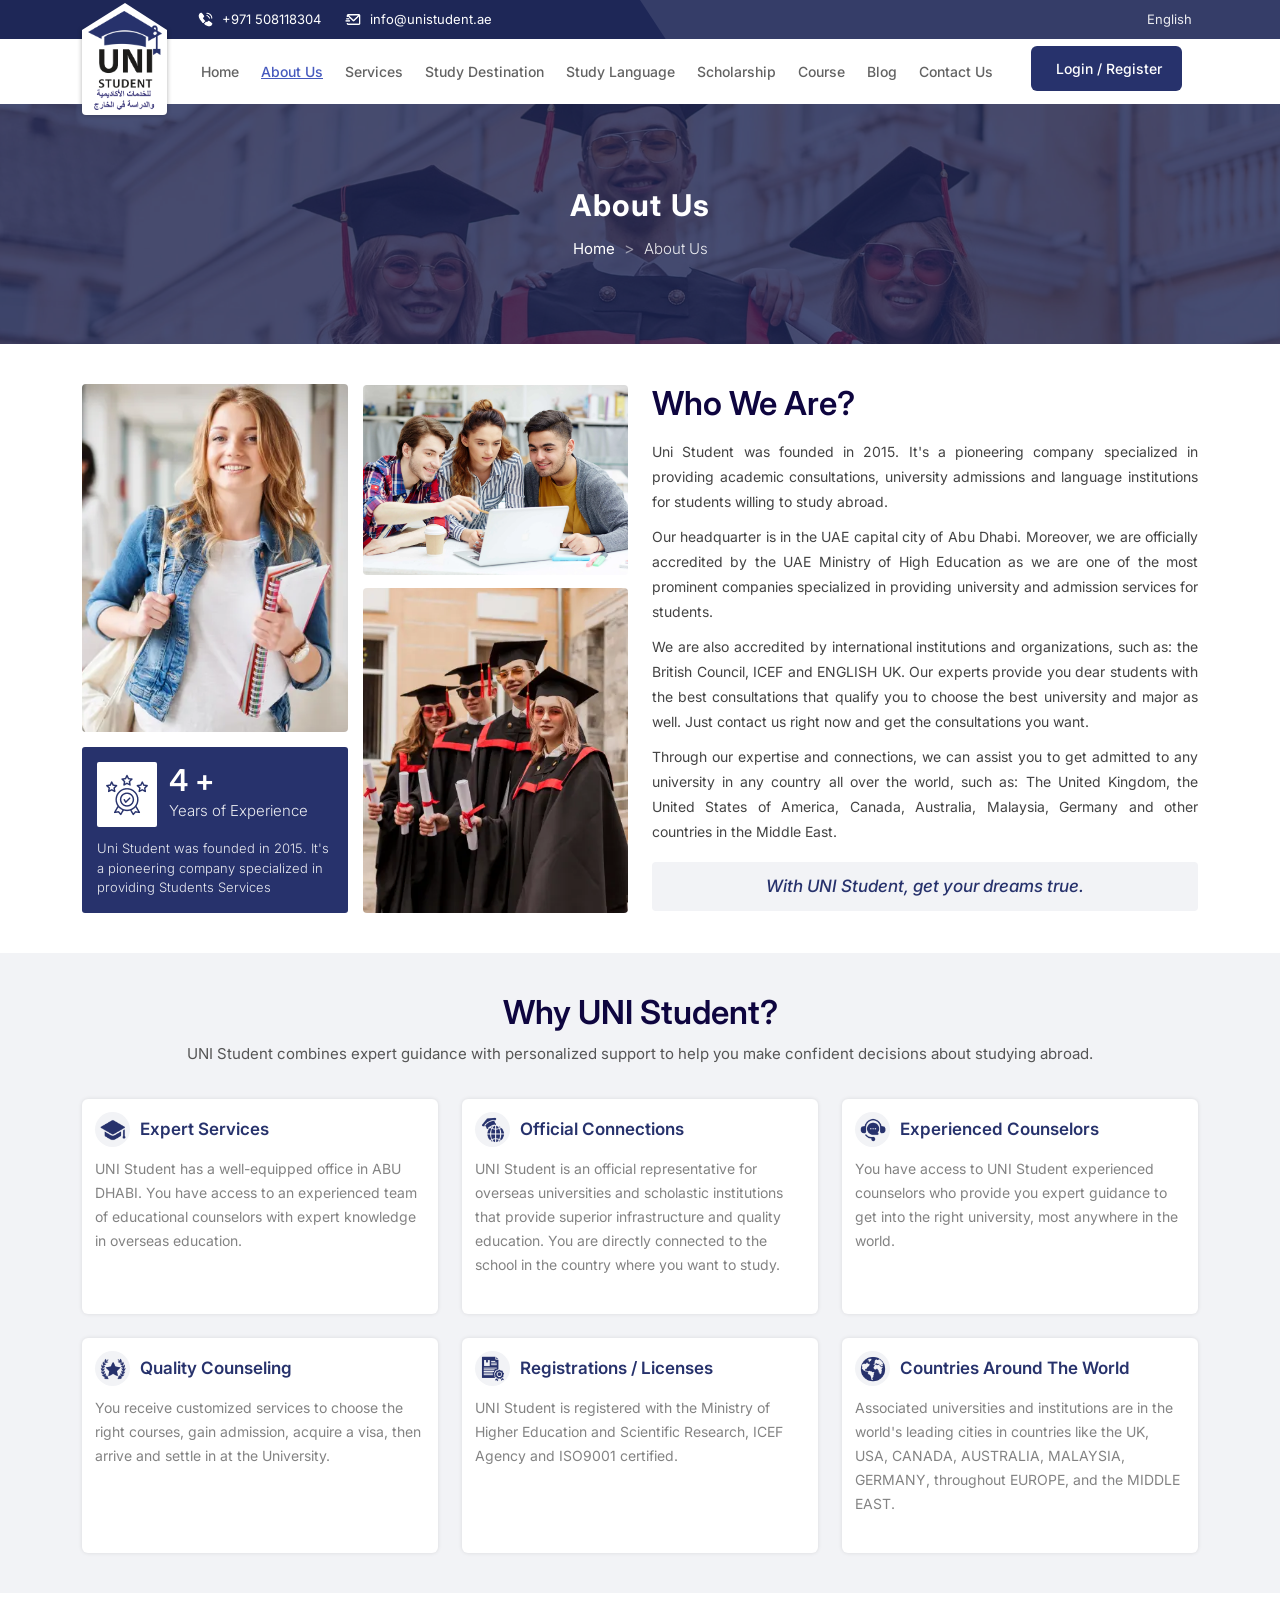
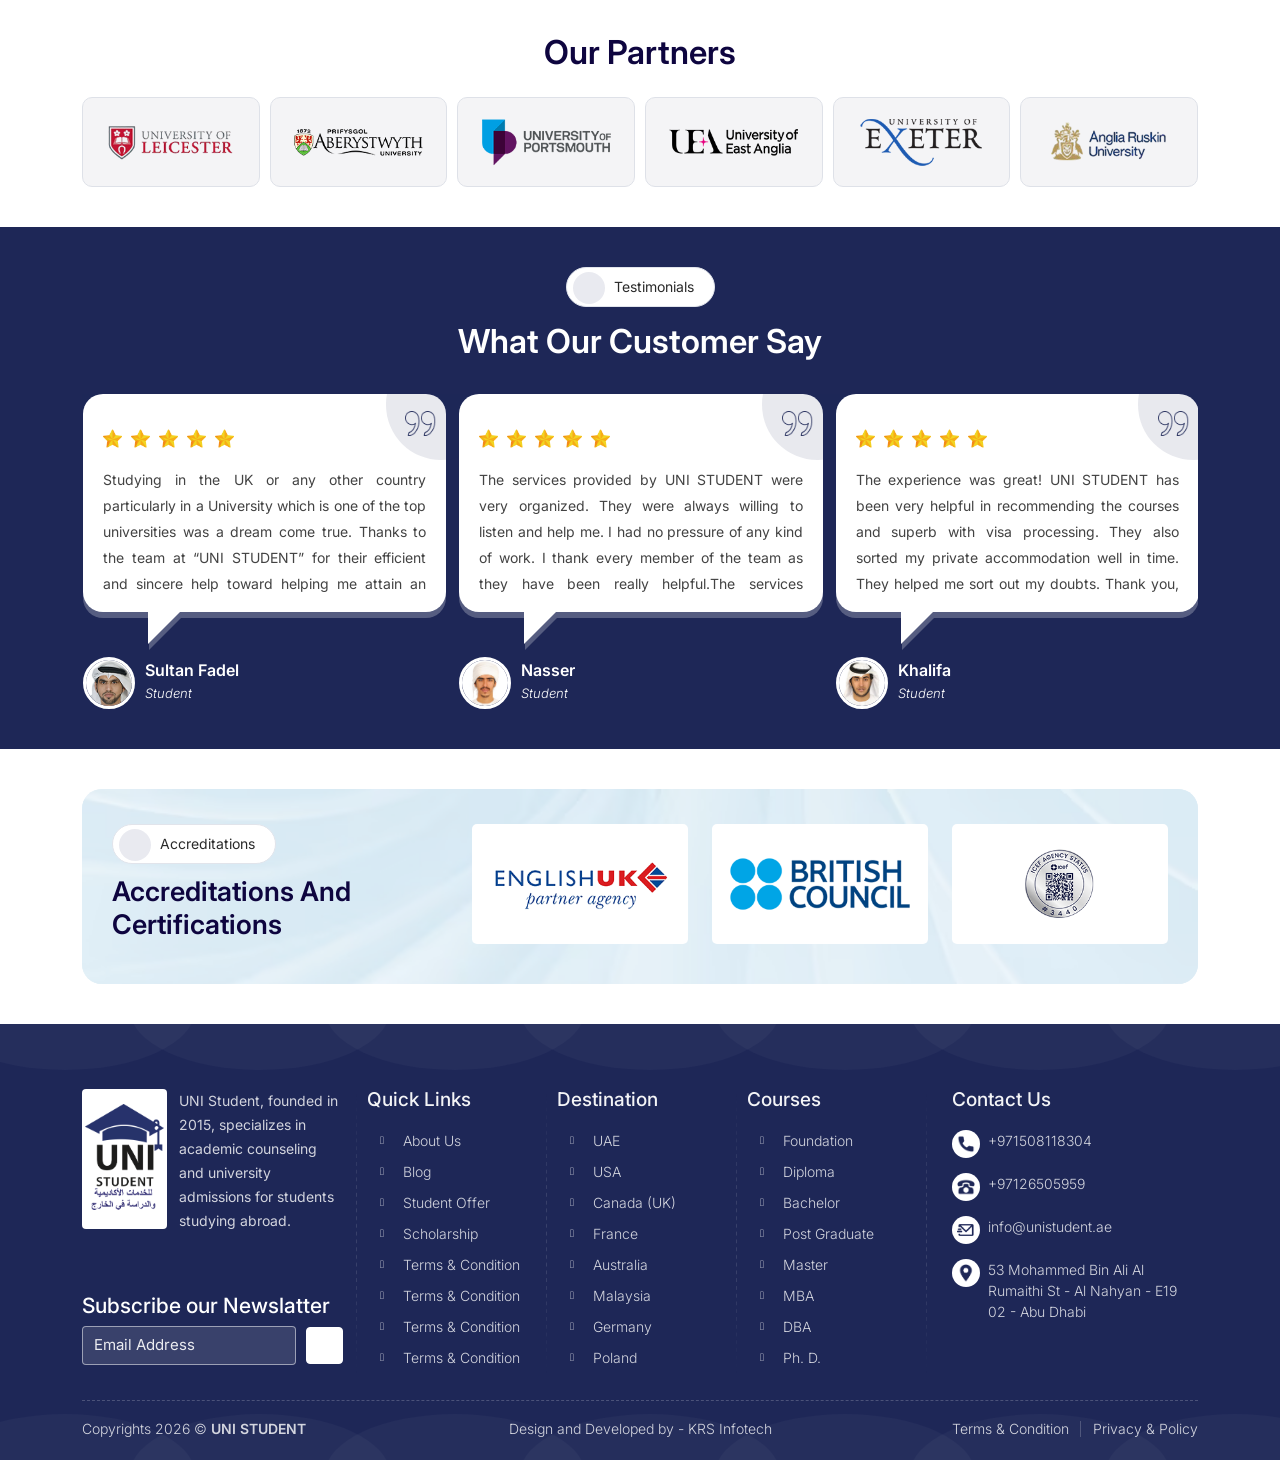
==== commit dbe61478: "add font awesome" ====
--- a/about.html
+++ b/about.html
@@ -8,7 +8,9 @@
     <link rel="icon" type="image/png" href="assets/img/favicon-32.png" sizes="32x32">
     <link rel="icon" type="image/png" href="assets/img/favicon-16.png" sizes="16x16">
     <!-- font awesome -->
-    <link rel="stylesheet" href="https://site-assets.fontawesome.com/releases/v6.7.2/css/all.css">
+    <!-- <link rel="stylesheet" href="https://site-assets.fontawesome.com/releases/v6.7.2/css/all.css"> -->
+     <link href="assets/css/owl.carousel.min.css" rel="stylesheet" />
+    <link href="assets/css/owl.theme.default.min.css" rel="stylesheet" />
     <!-- style font family -->
     <link
         href="https://fonts.googleapis.com/css2?family=Inter:ital,opsz,wght@0,14..32,100..900;1,14..32,100..900&family=Poppins:ital,wght@0,100;0,200;0,300;0,400;0,500;0,600;0,700;0,800;0,900;1,100;1,200;1,300;1,400;1,500;1,600;1,700;1,800;1,900&display=swap"
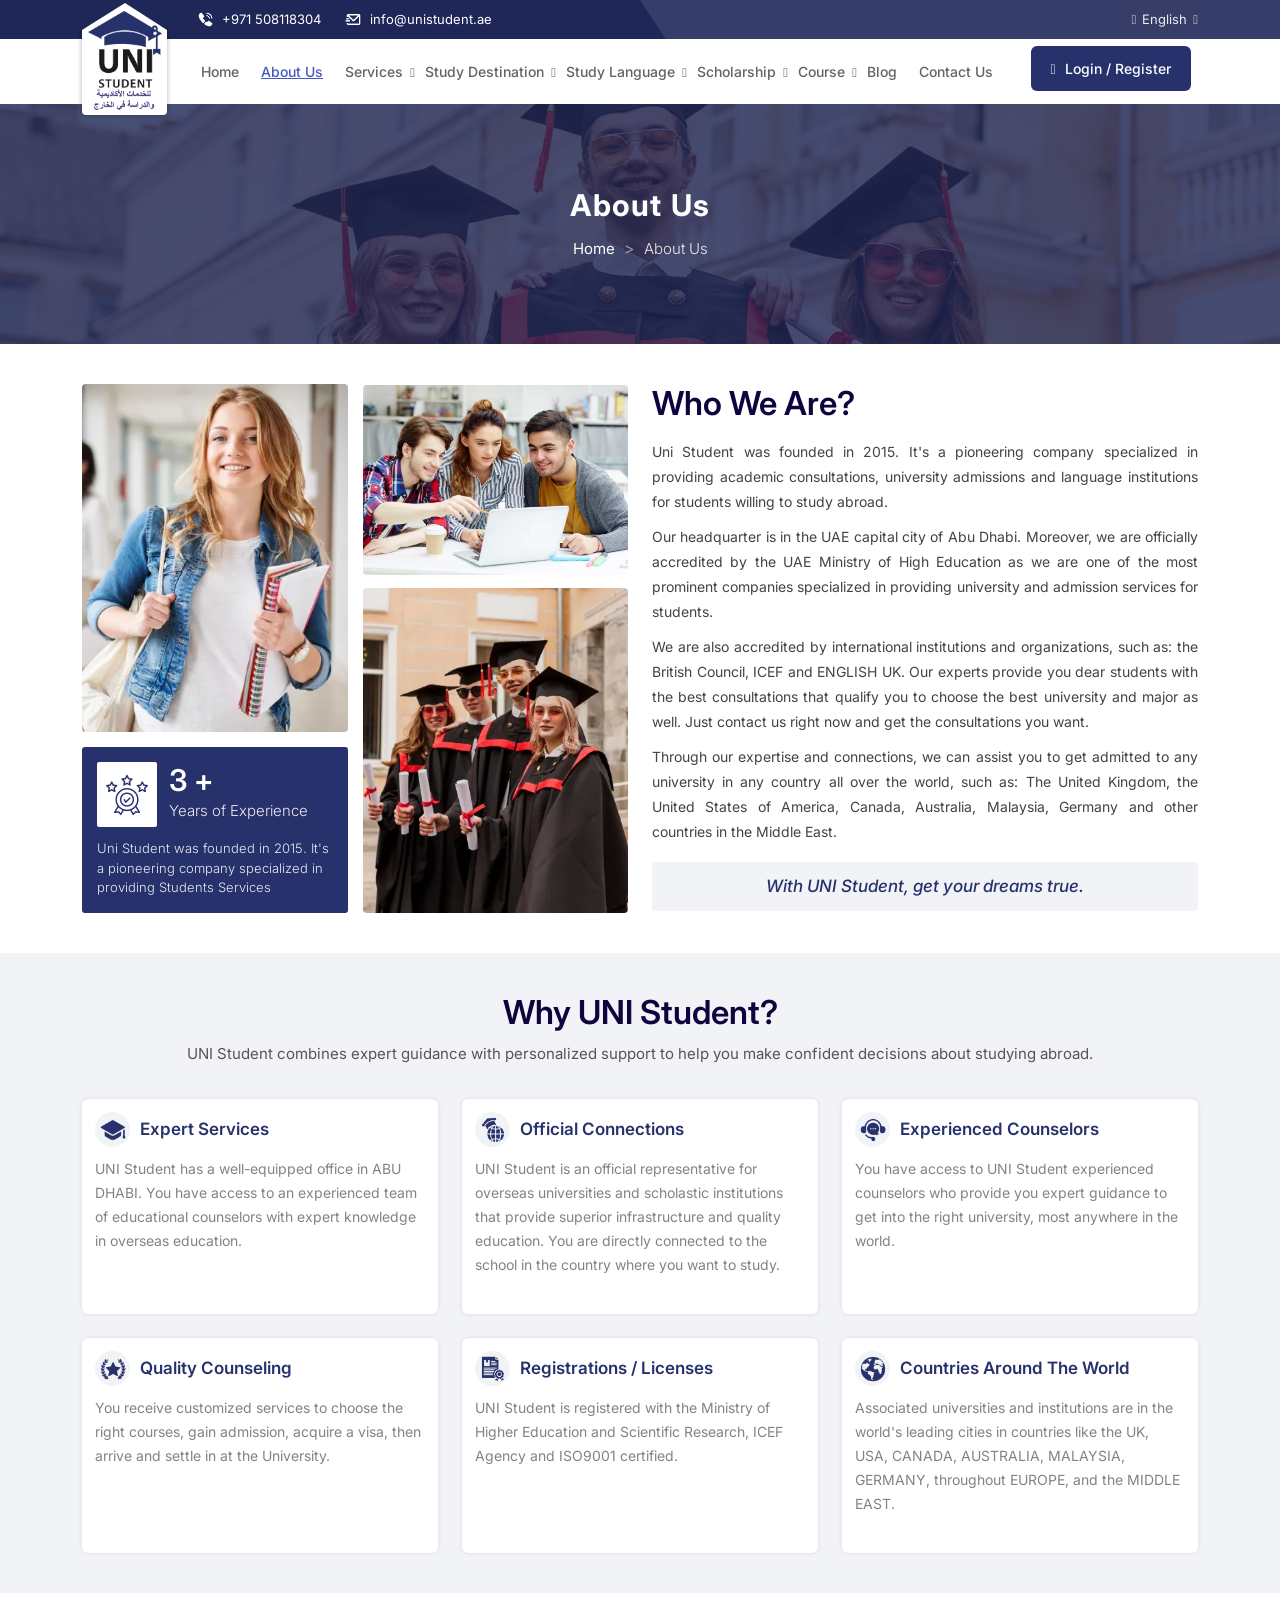
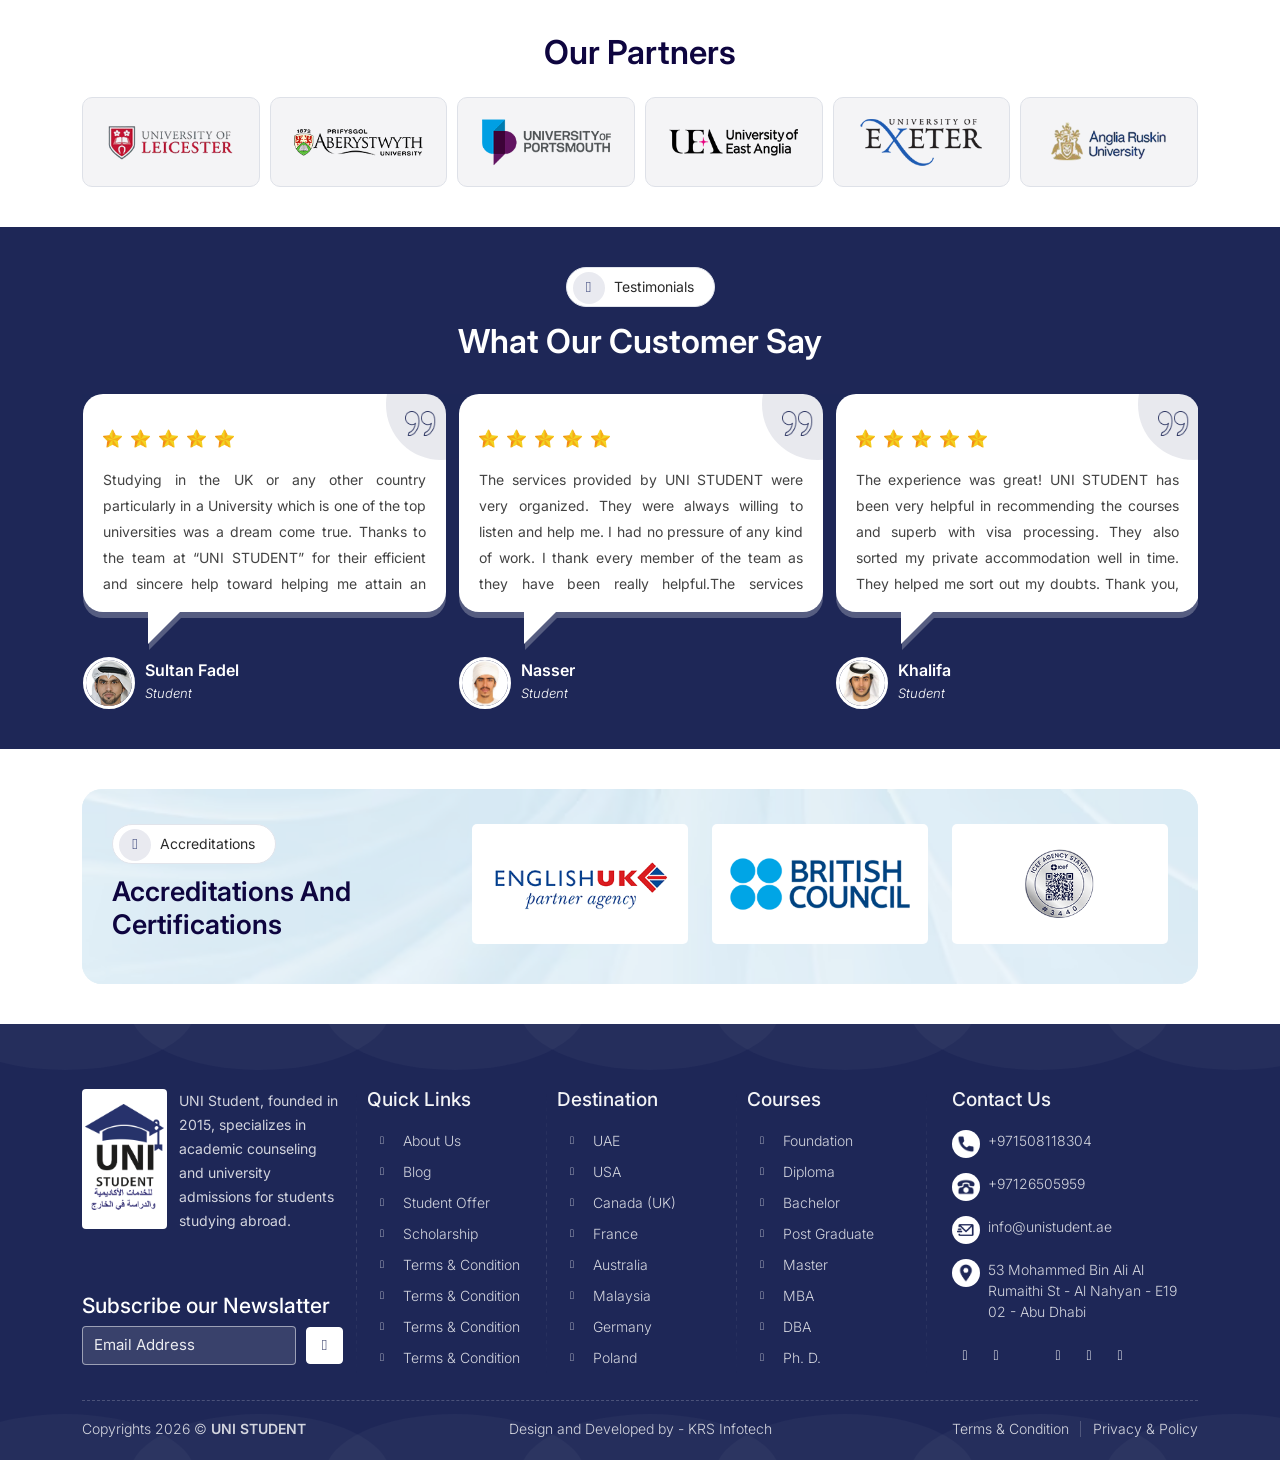
==== commit 9112cdc3: "add font awesome family" ====
--- a/about.html
+++ b/about.html
@@ -9,8 +9,8 @@
     <link rel="icon" type="image/png" href="assets/img/favicon-16.png" sizes="16x16">
     <!-- font awesome -->
     <!-- <link rel="stylesheet" href="https://site-assets.fontawesome.com/releases/v6.7.2/css/all.css"> -->
-     <link href="assets/css/owl.carousel.min.css" rel="stylesheet" />
-    <link href="assets/css/owl.theme.default.min.css" rel="stylesheet" />
+    <link href="assets/fontawesome/css/all-fontawesome.min.css" rel="stylesheet" />
+     <link href="assets/fontawesome/css/jquery-ui.min.css" rel="stylesheet" />
     <!-- style font family -->
     <link
         href="https://fonts.googleapis.com/css2?family=Inter:ital,opsz,wght@0,14..32,100..900;1,14..32,100..900&family=Poppins:ital,wght@0,100;0,200;0,300;0,400;0,500;0,600;0,700;0,800;0,900;1,100;1,200;1,300;1,400;1,500;1,600;1,700;1,800;1,900&display=swap"
